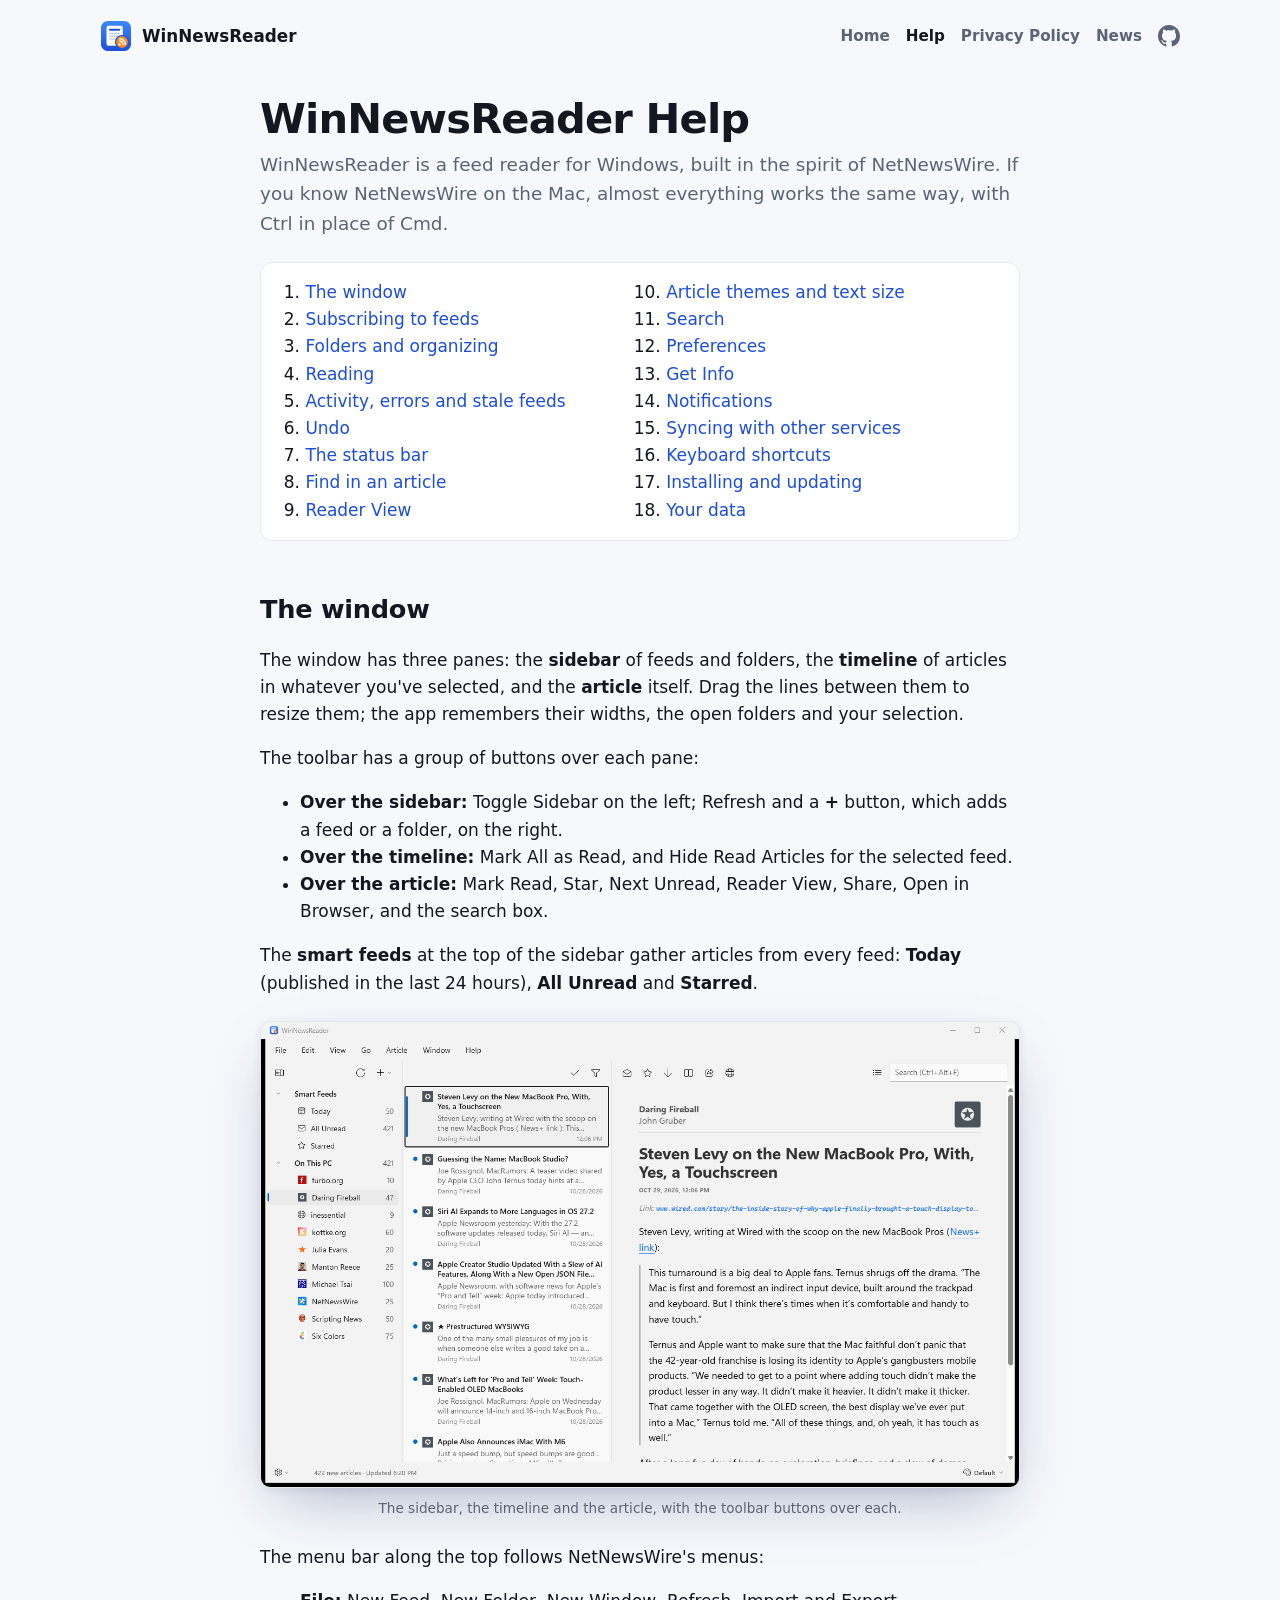
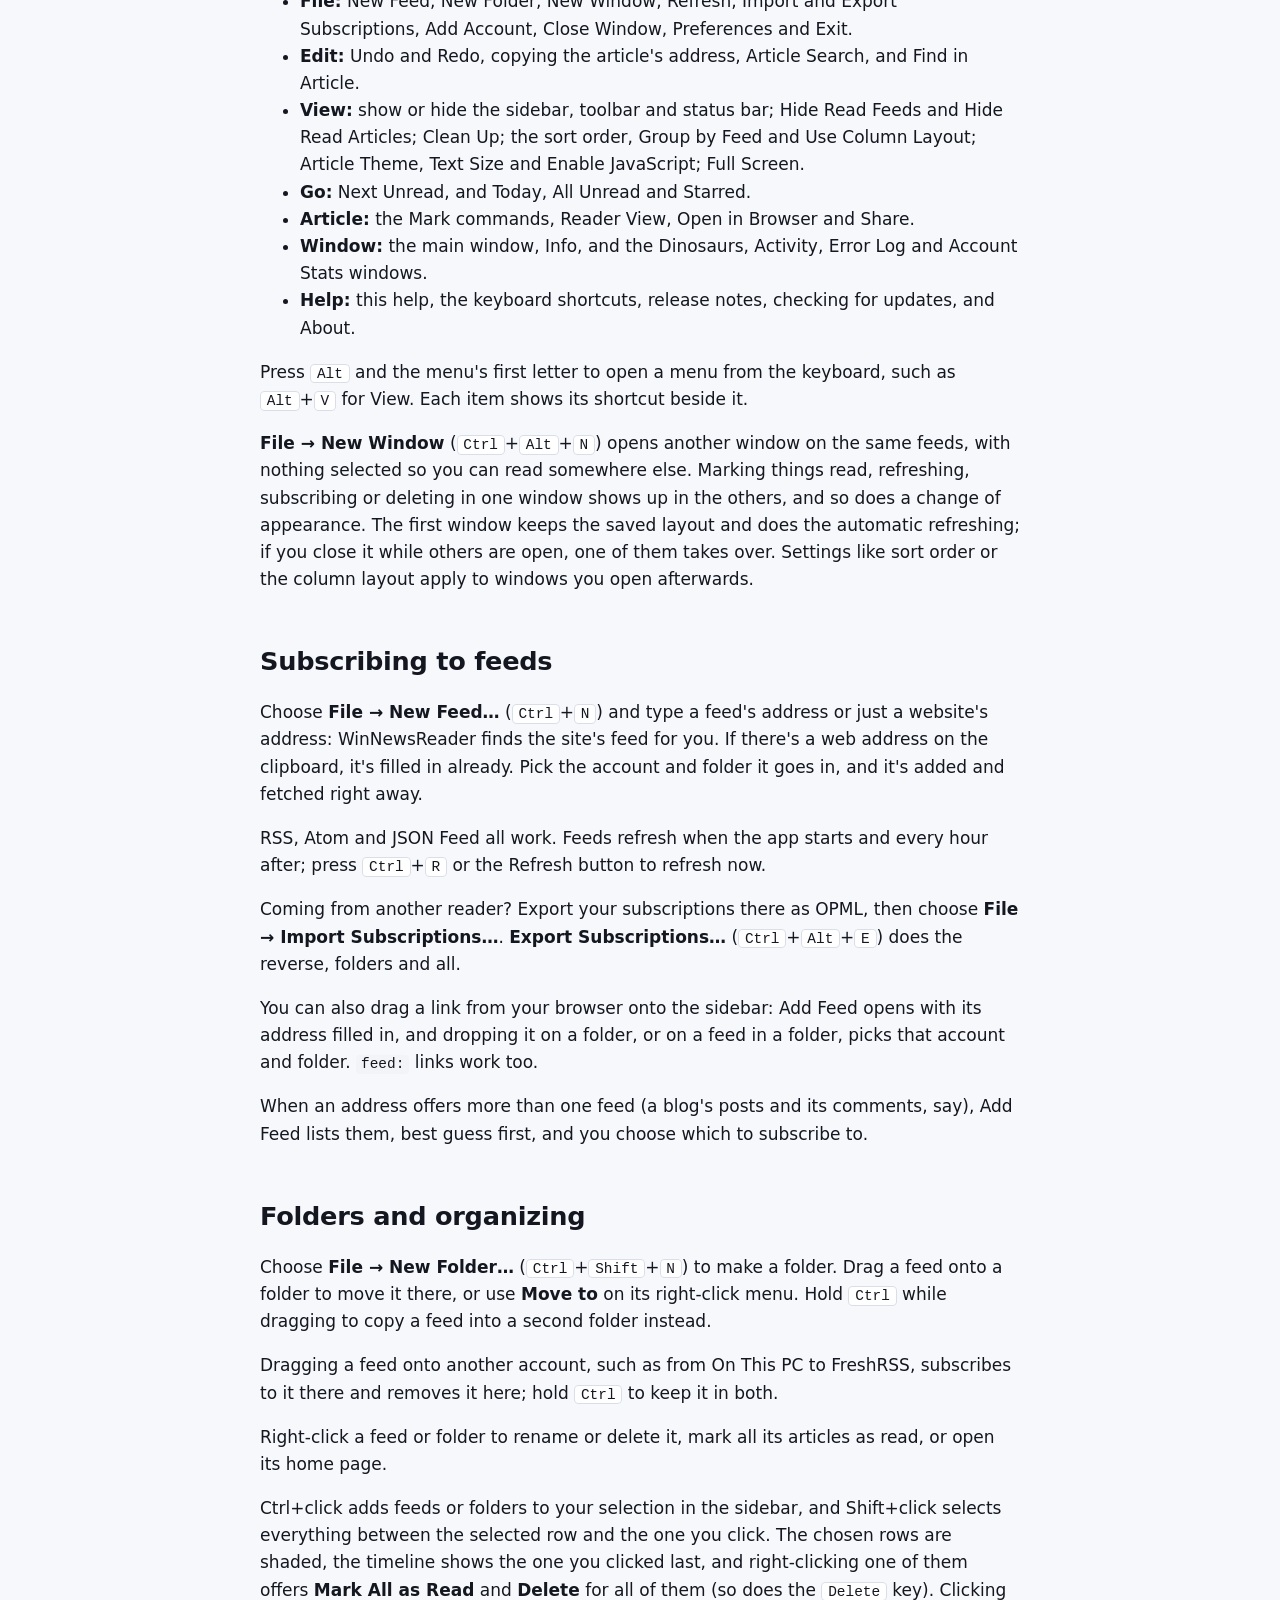
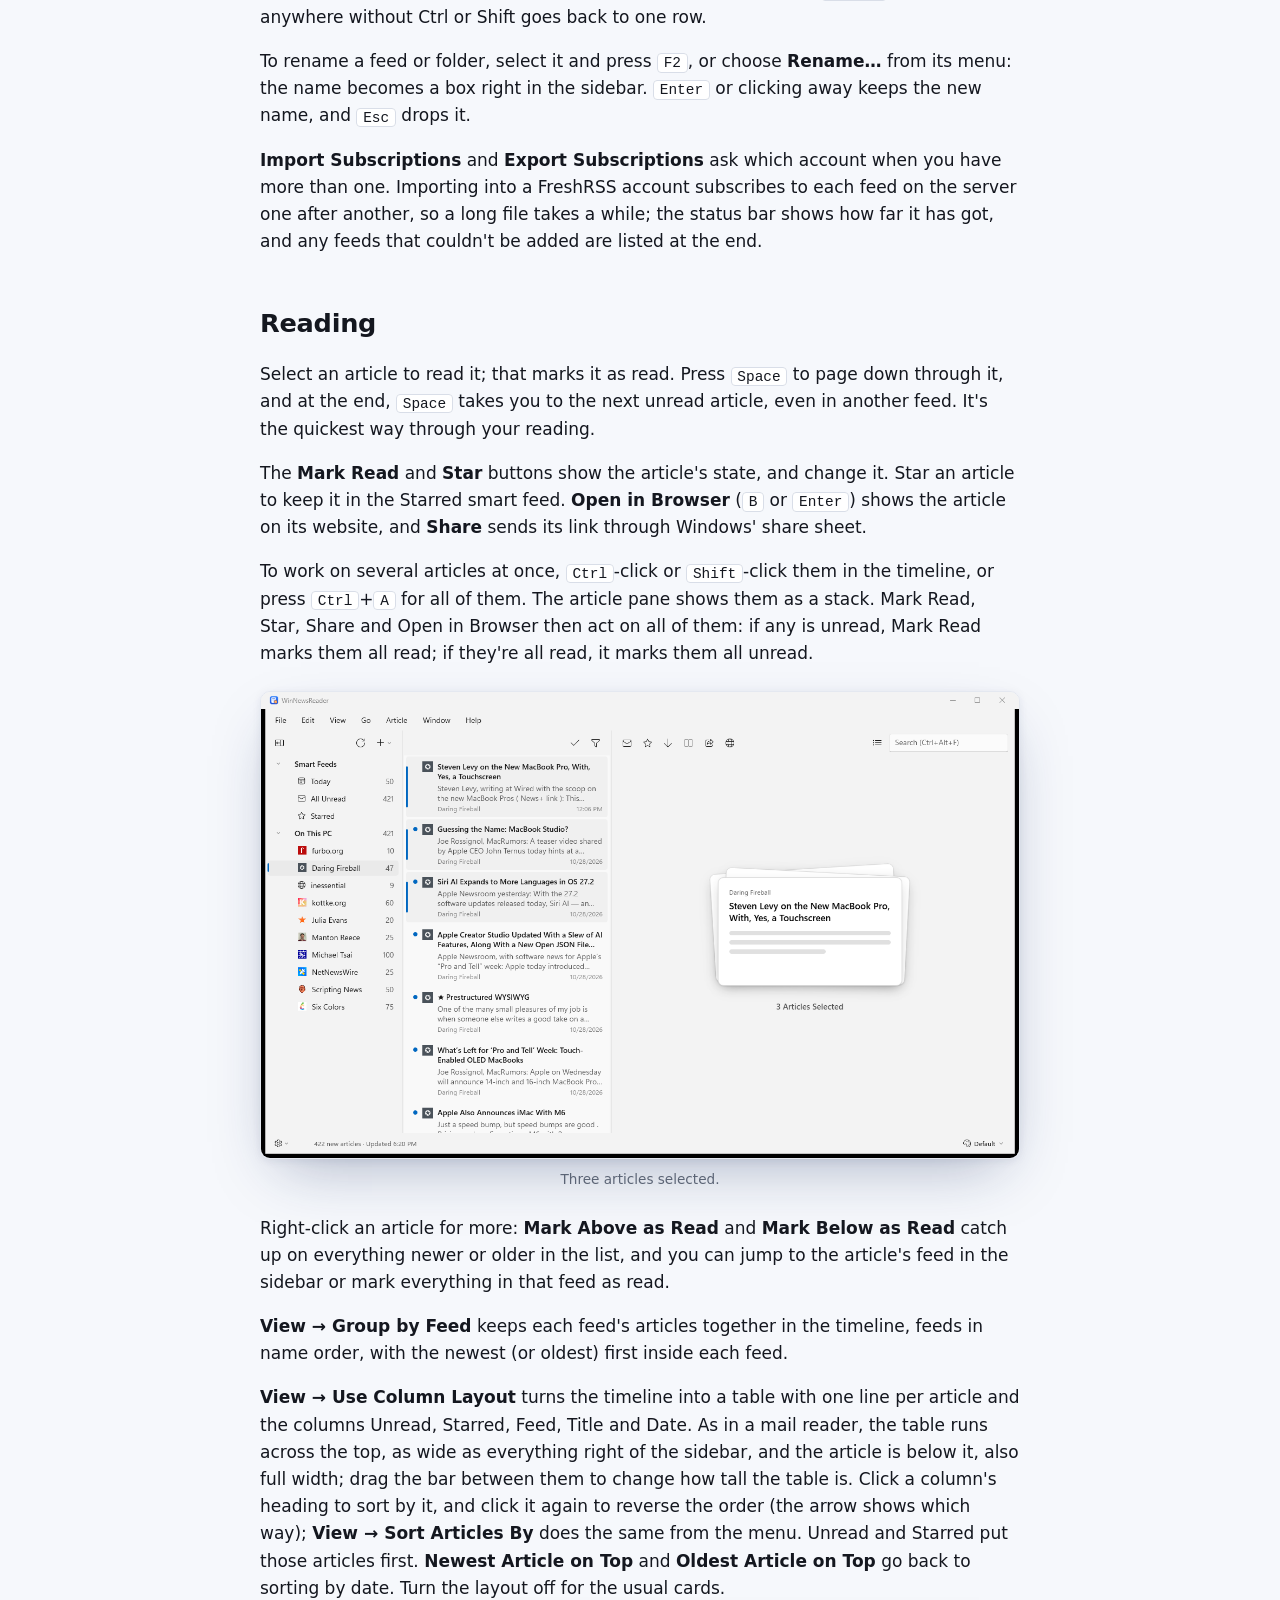
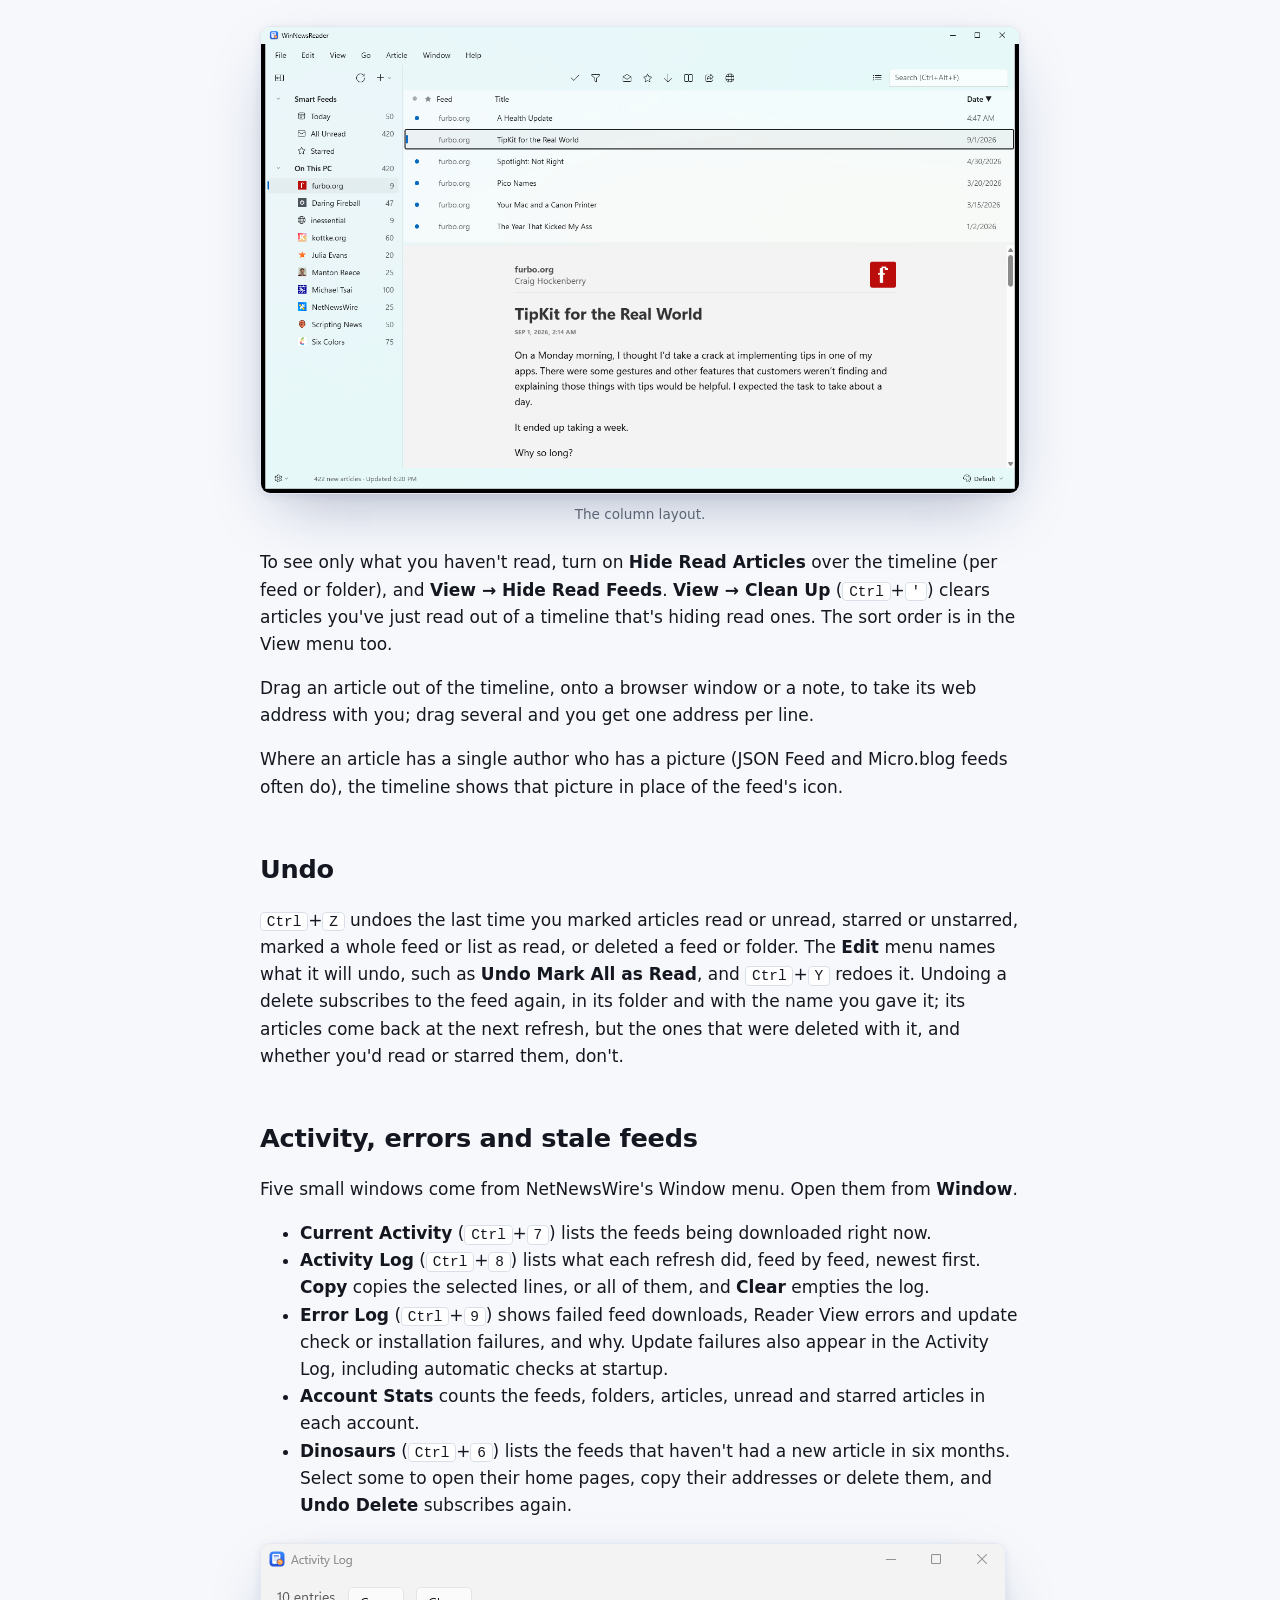
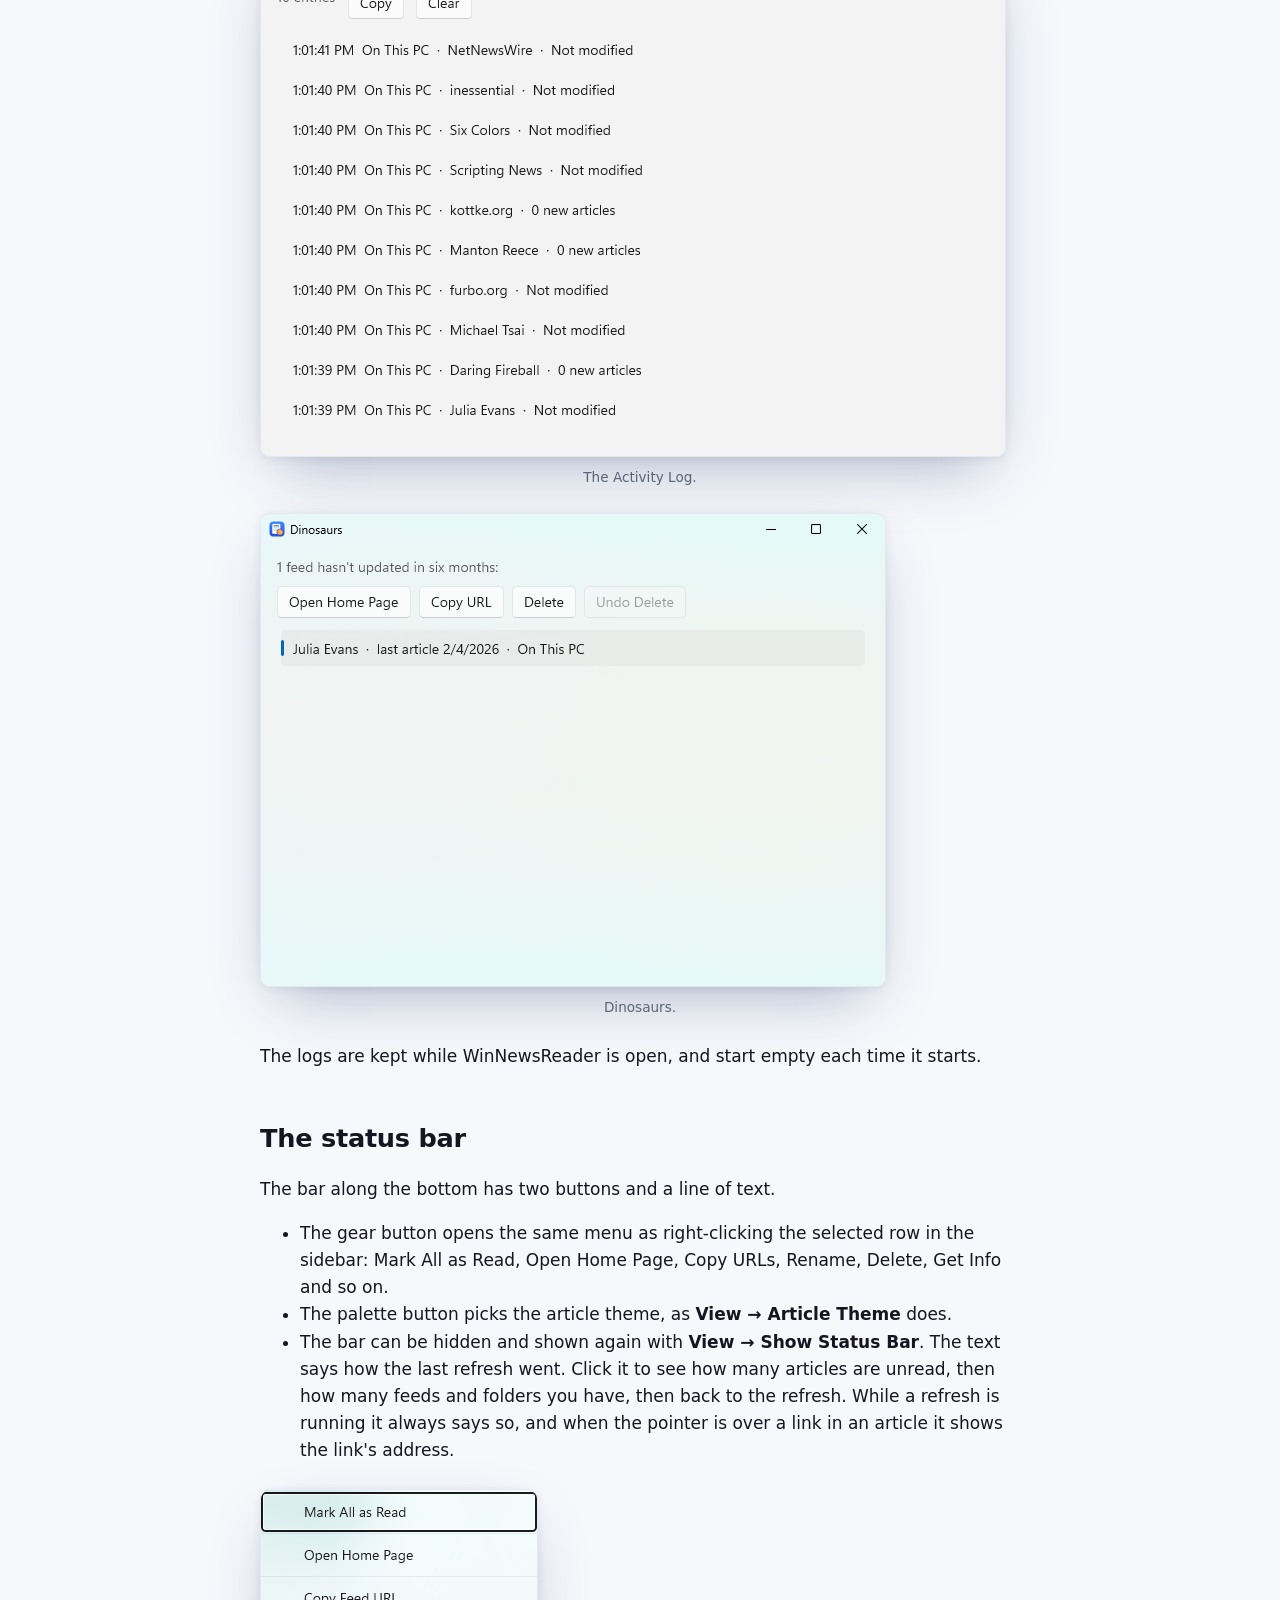
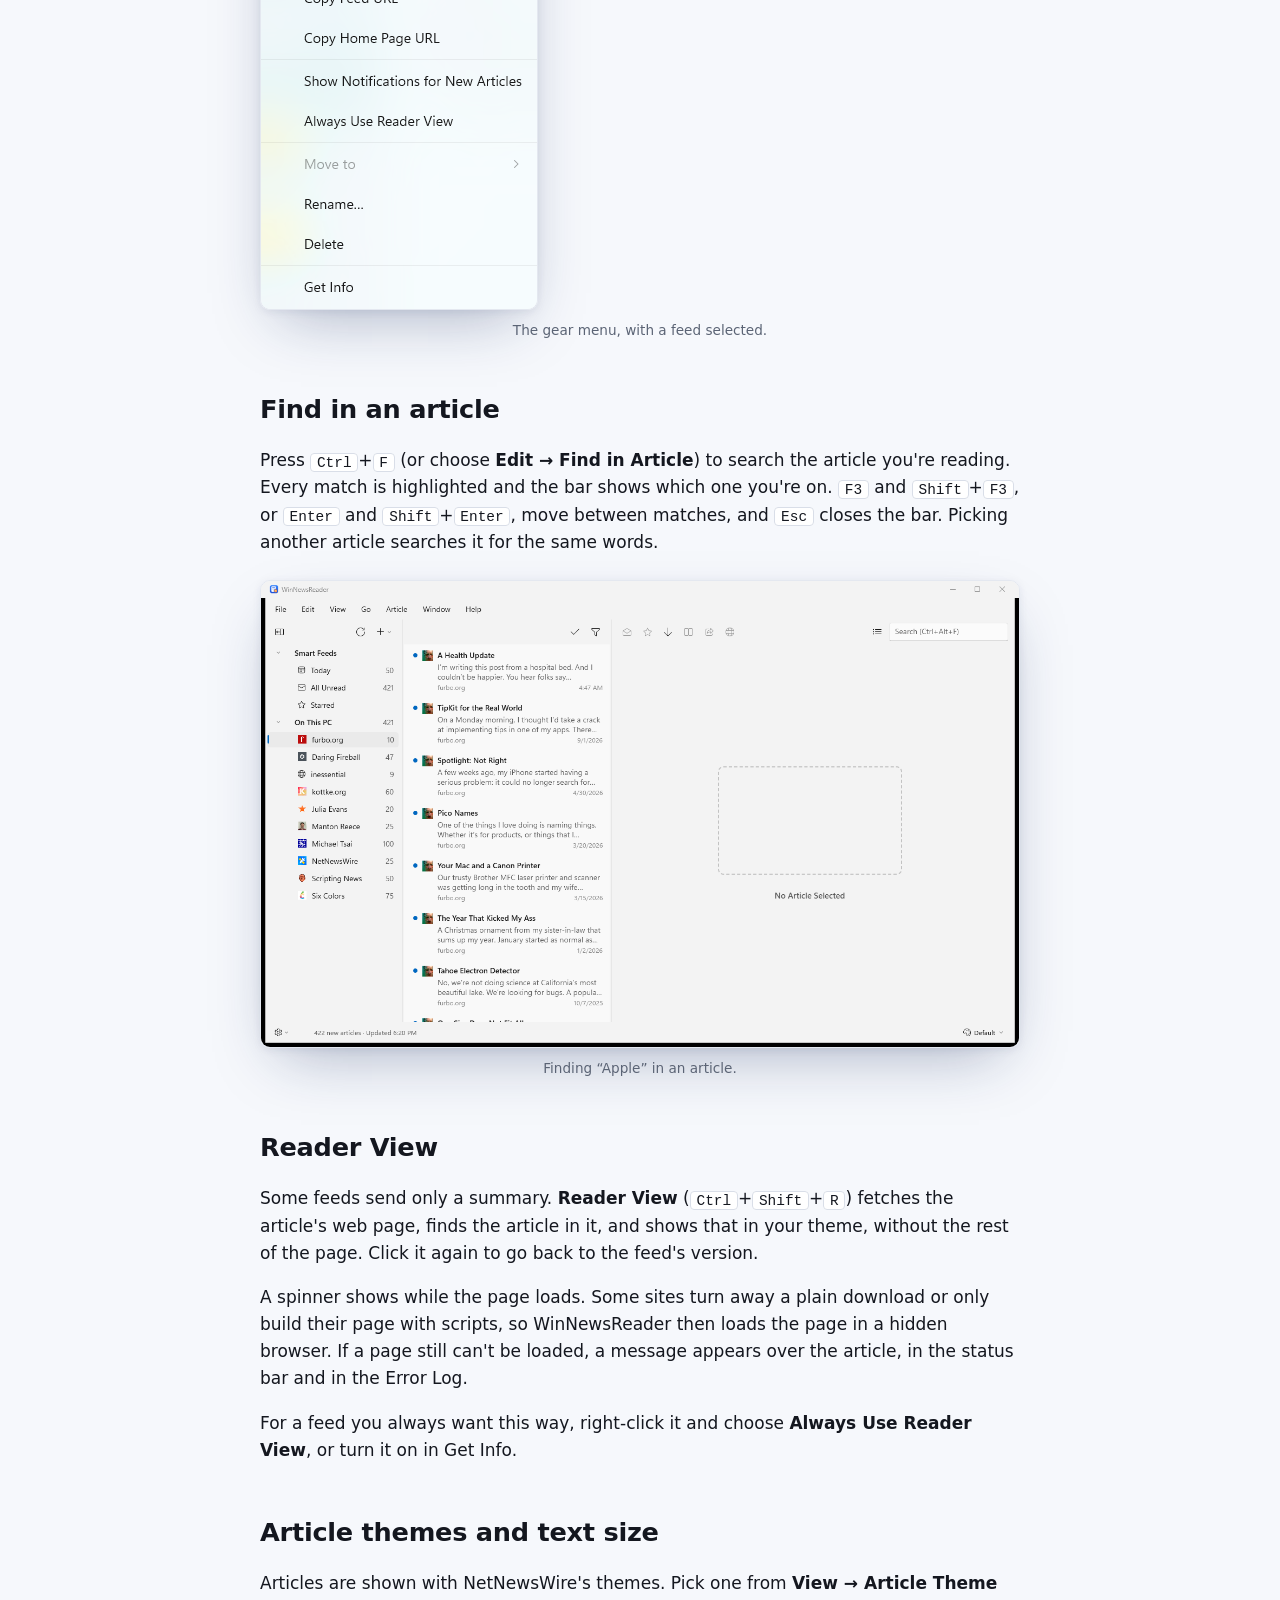
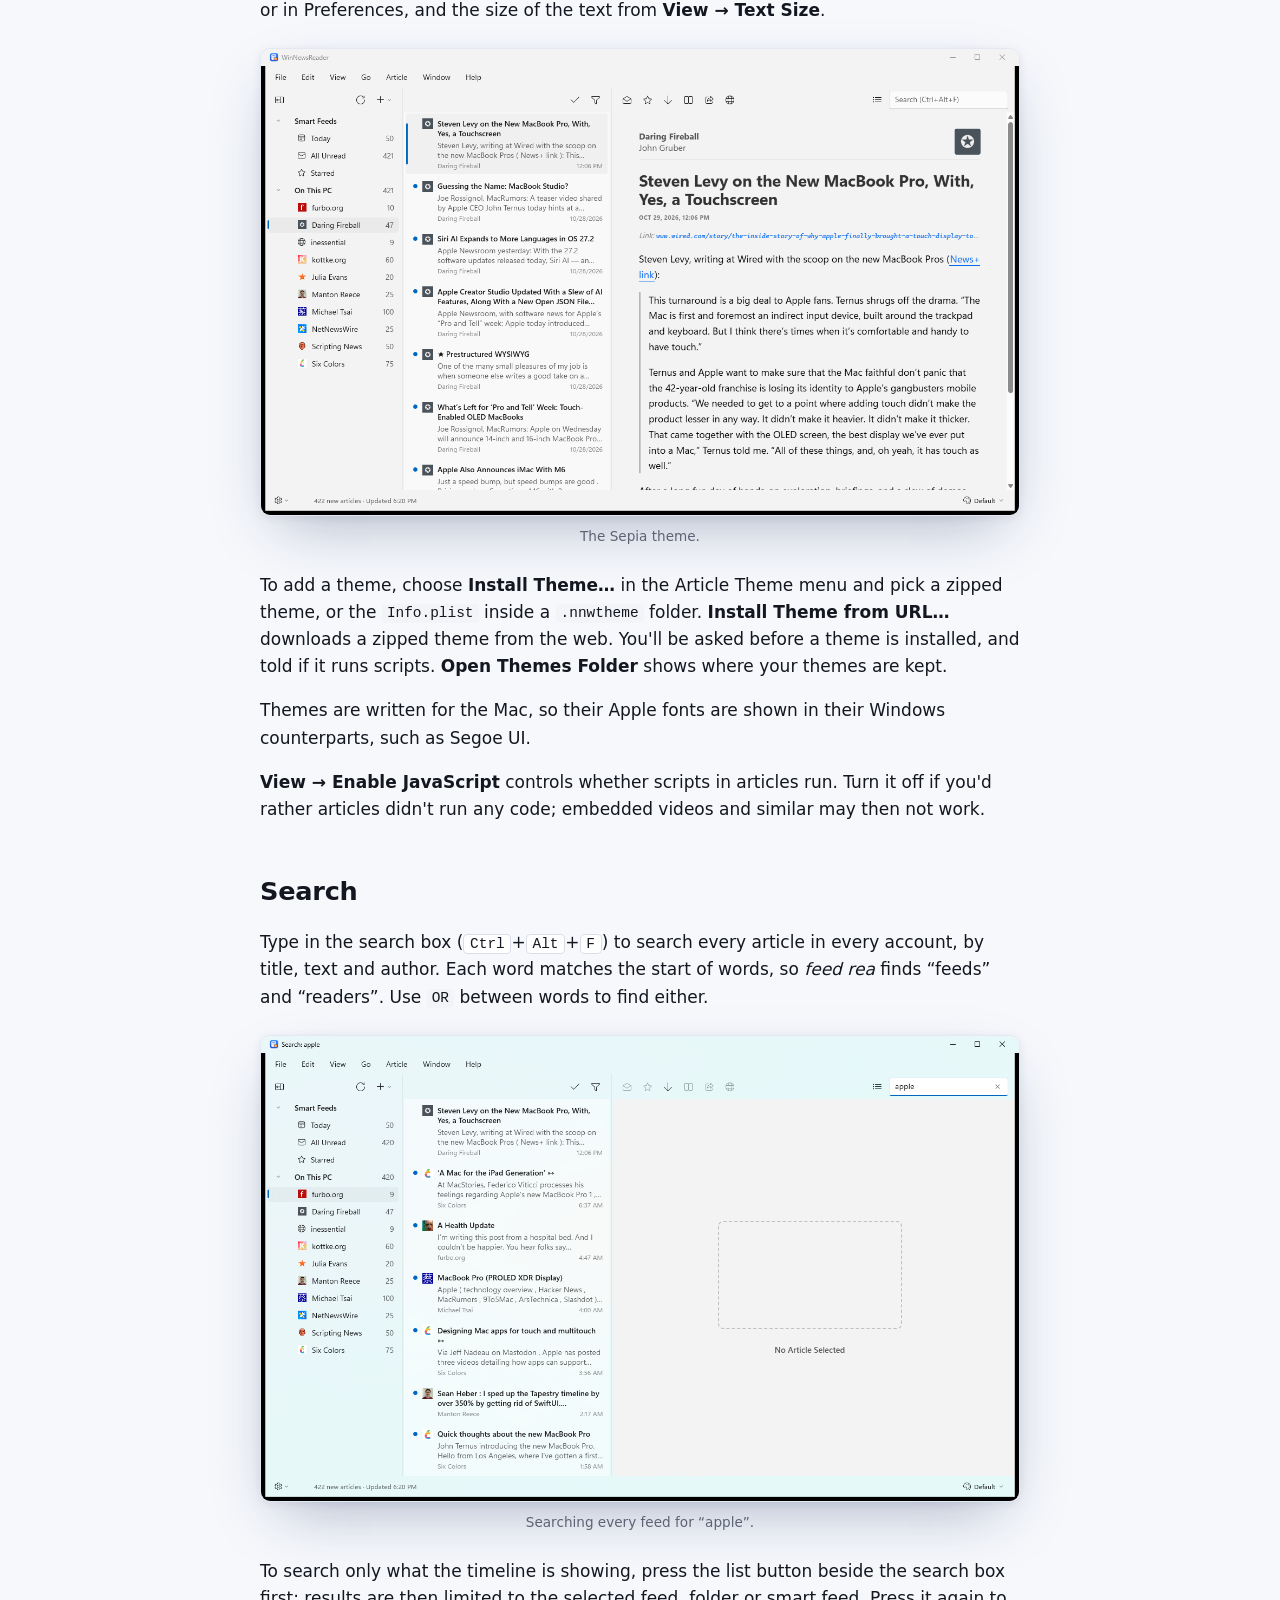
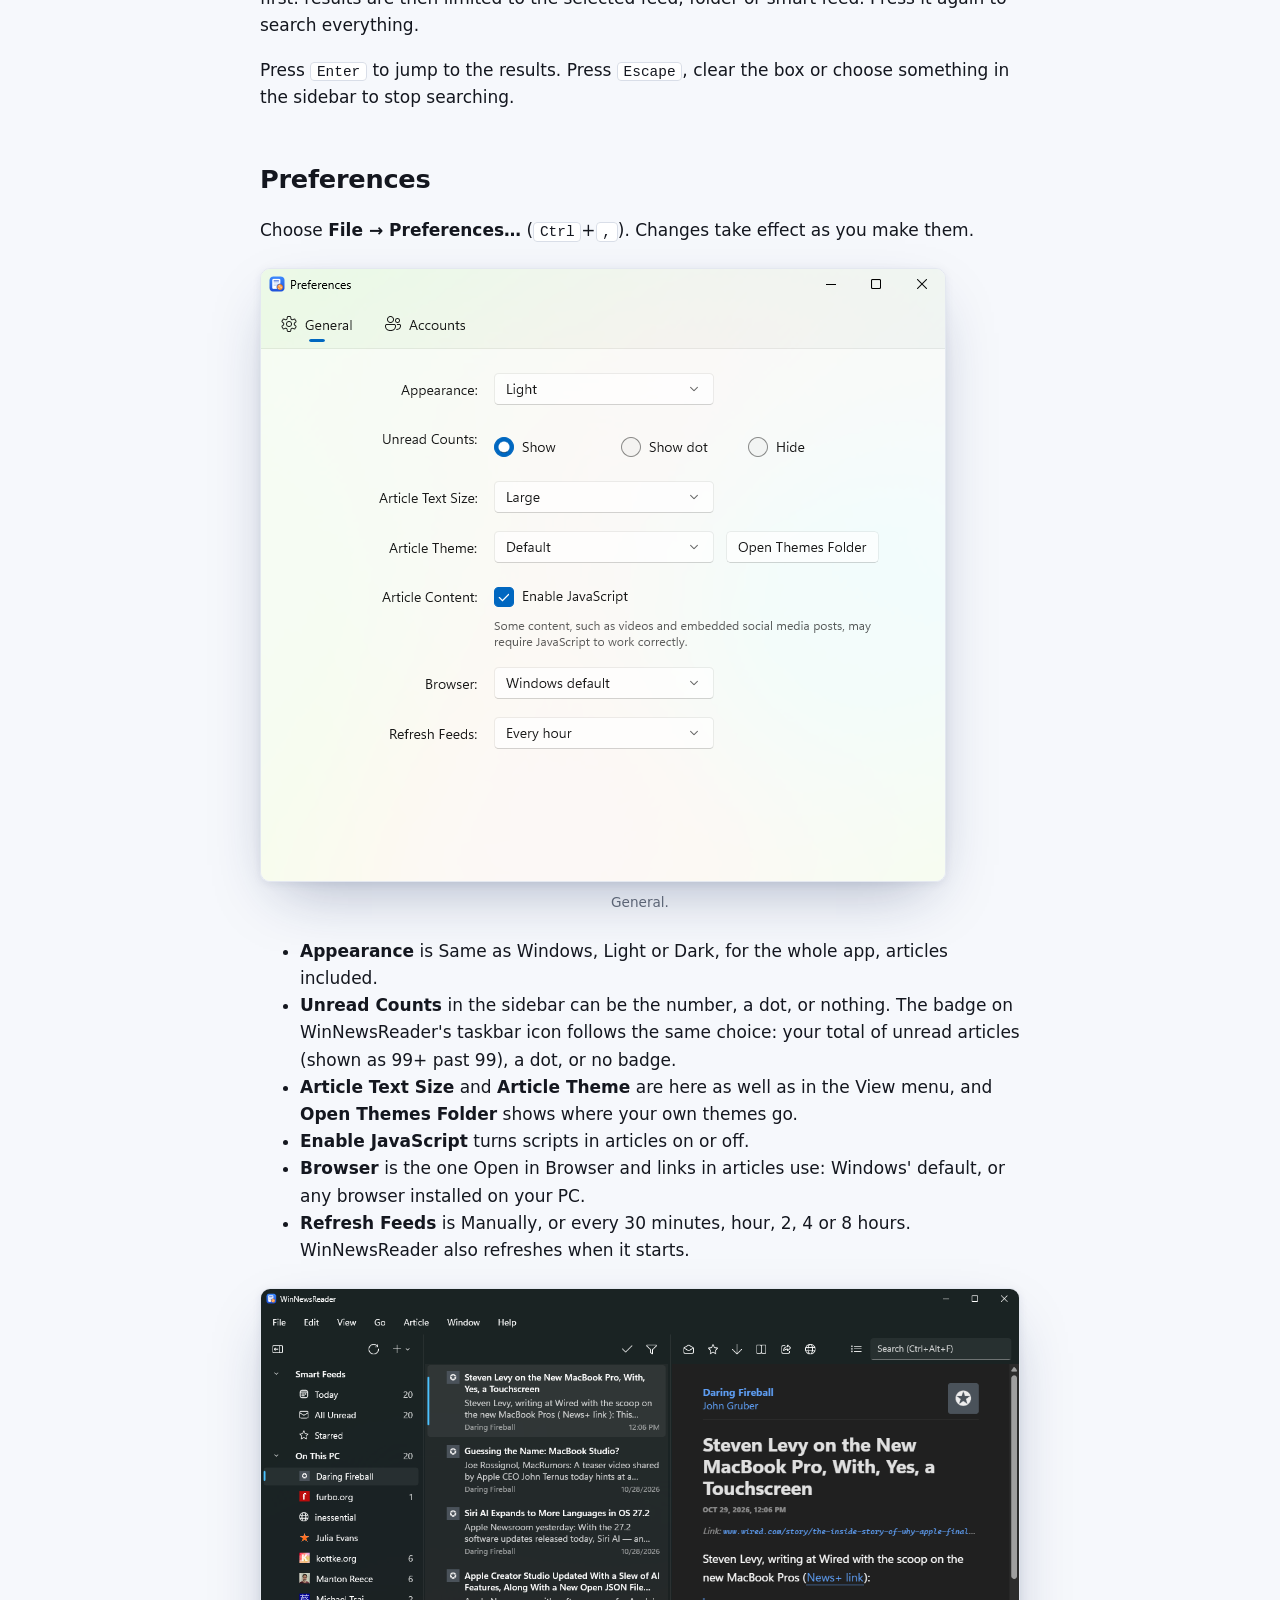
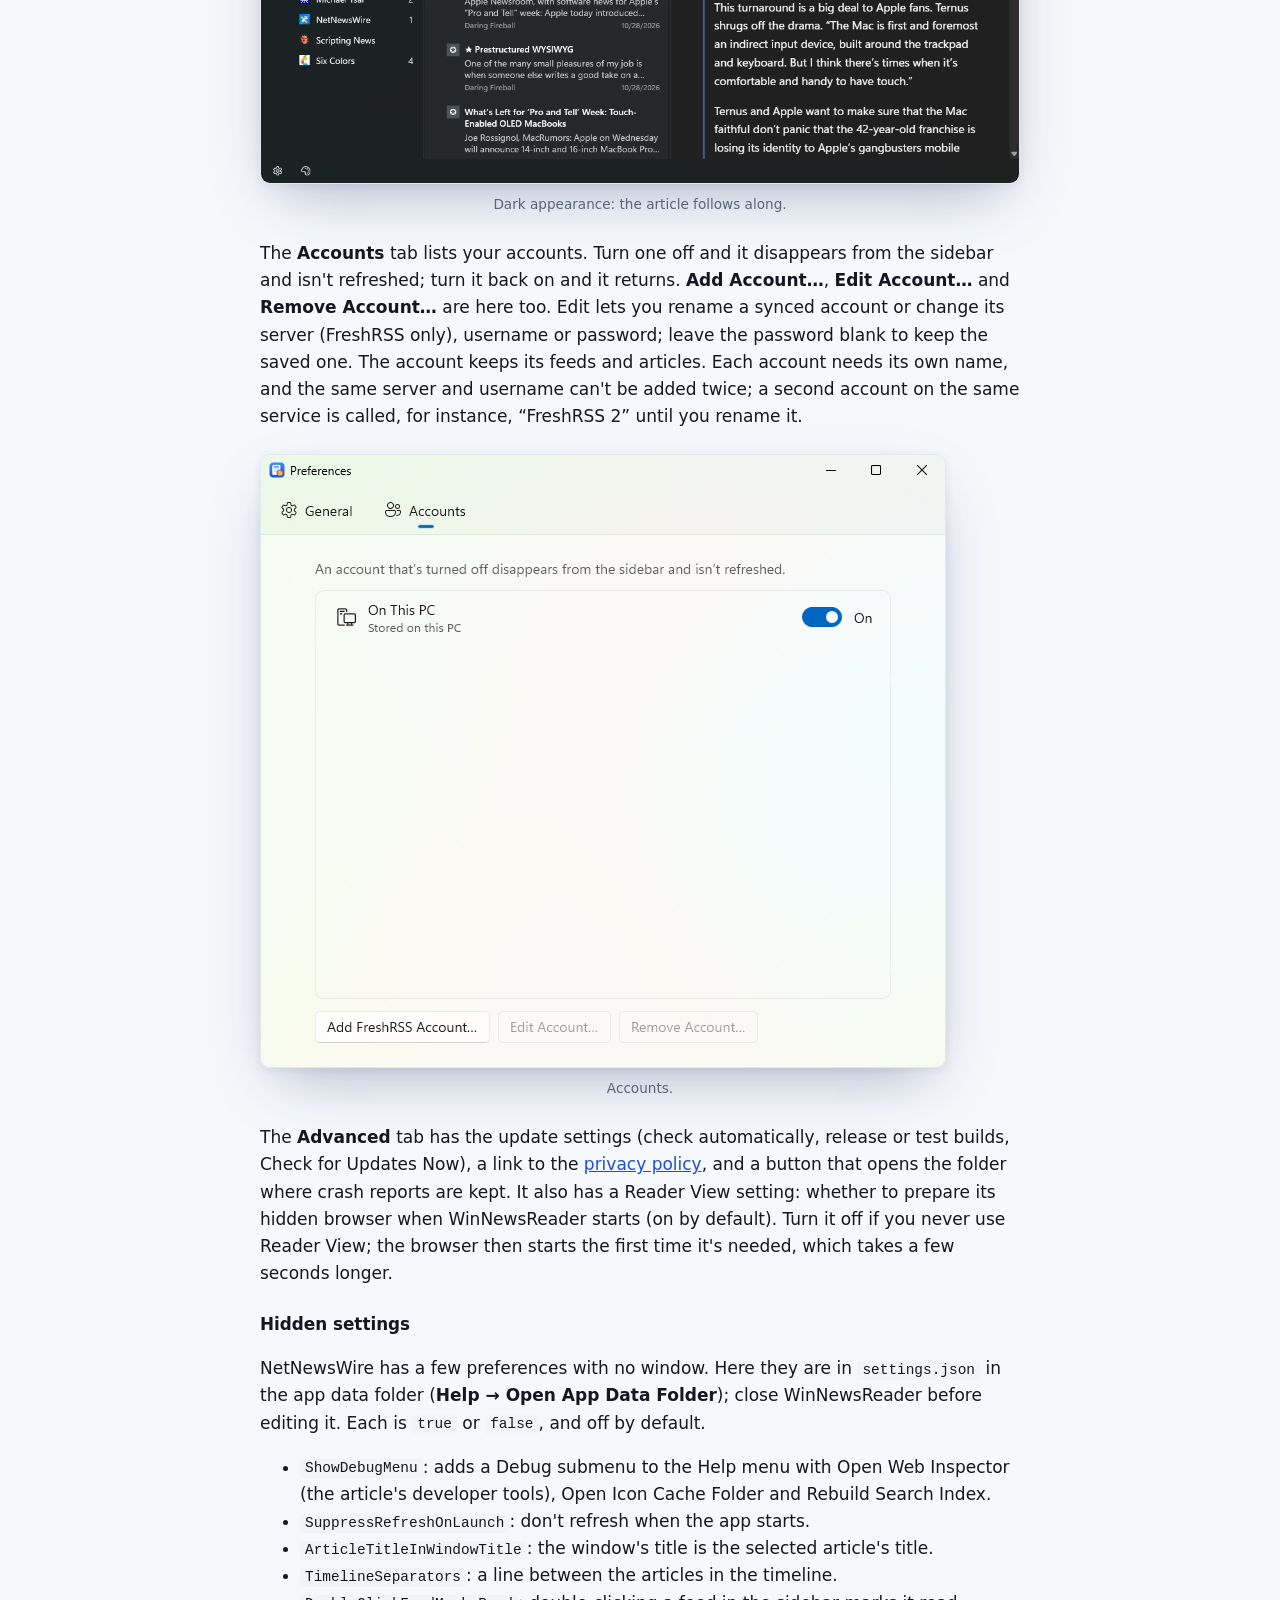
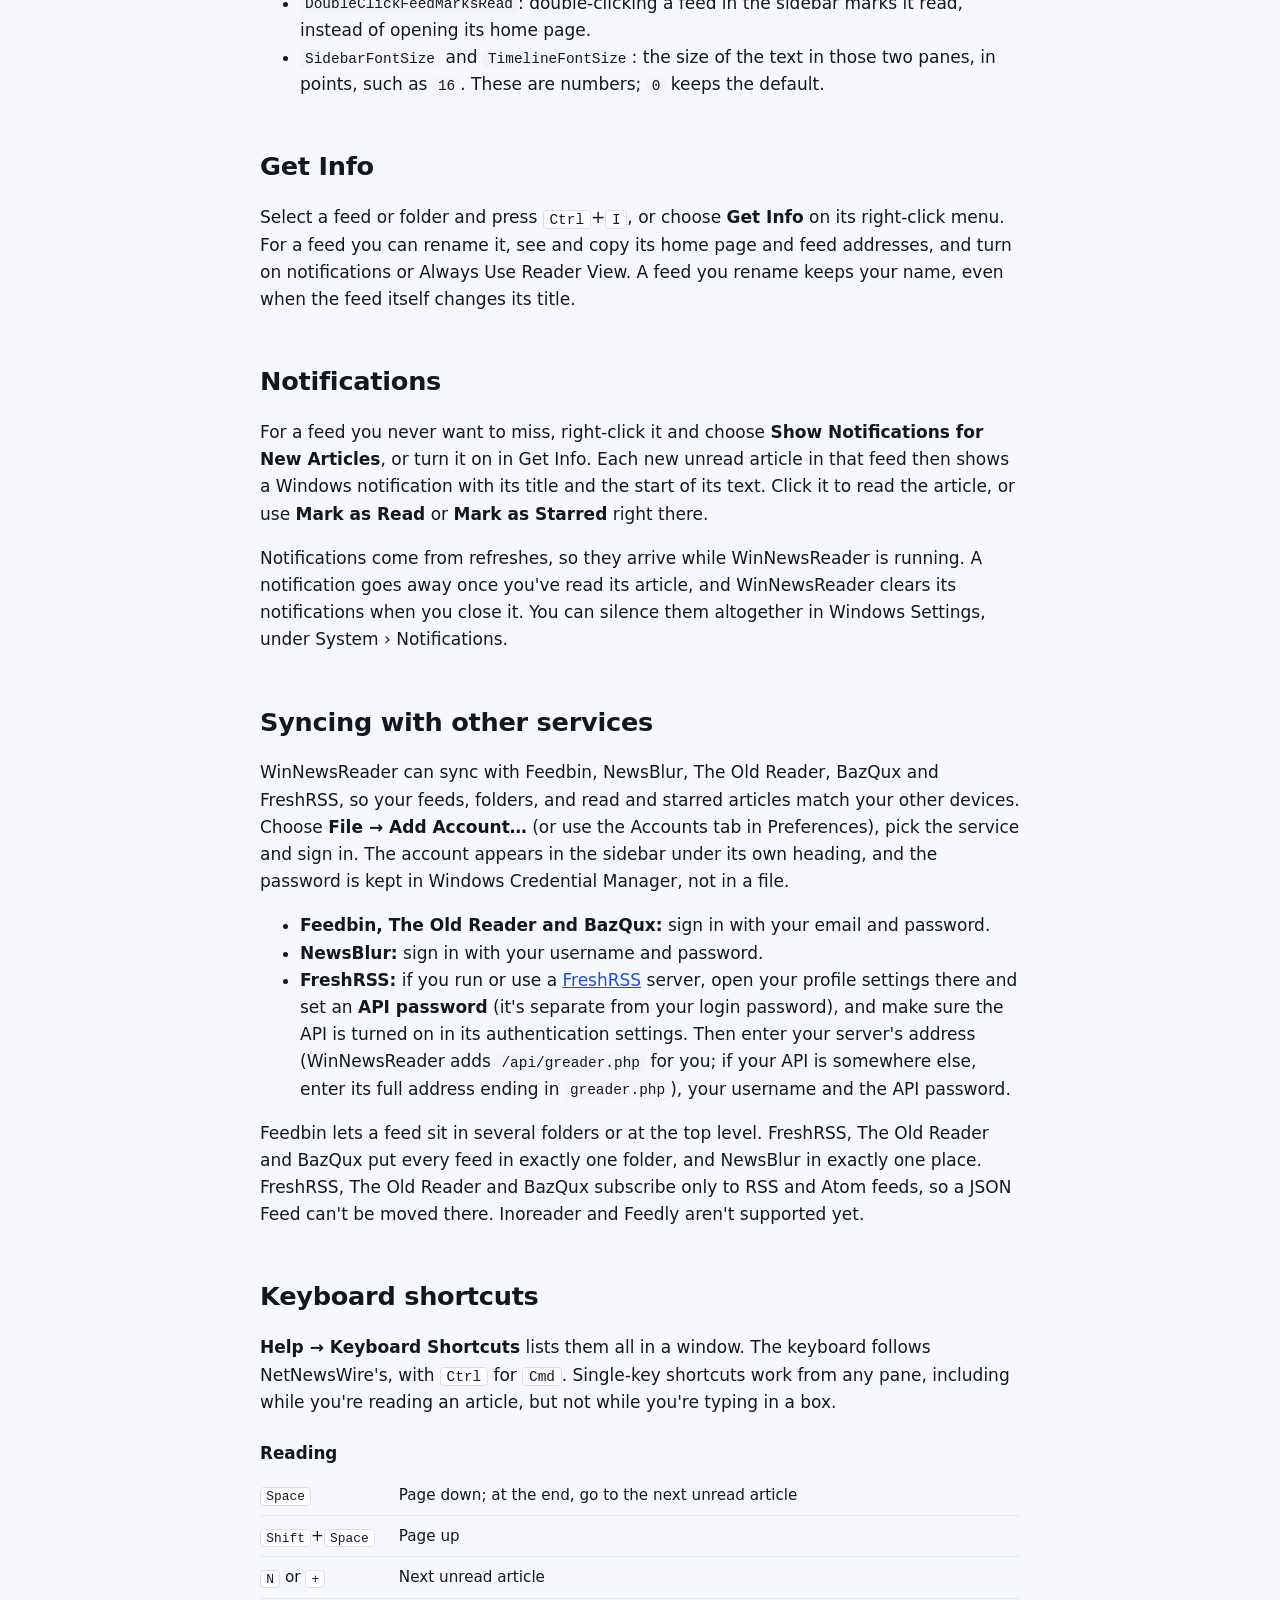
==== site/help/index.html @ 36a584d1 "fix(updates): preserve release feeds and log update failures Co-Authored-By: Codex <noreply@openai.c" ====
<!doctype html>
<html lang="en">
<head>
	<meta charset="utf-8">
	<meta name="viewport" content="width=device-width, initial-scale=1">
	<title>WinNewsReader Help</title>
	<meta name="description" content="How to use WinNewsReader: subscribing to feeds, reading, keyboard shortcuts, themes, Reader View, search and syncing with Feedbin, NewsBlur, The Old Reader, BazQux and FreshRSS.">
	<meta name="color-scheme" content="light dark">
	<meta property="og:image" content="https://winnewsreader.com/icon.png">
	<link rel="icon" href="../favicon.ico" sizes="any">
	<link rel="icon" href="../icon.png" type="image/png">
	<link rel="stylesheet" href="../styles.css">
</head>
<body>
	<header class="top">
		<a class="brand" href="/">
			<img src="../icon.png" alt="" width="32" height="32">
			<span>WinNewsReader</span>
		</a>
		<nav class="links"><a href="/">Home</a> <a href="/help/" aria-current="page">Help</a> <a href="/privacy/">Privacy Policy</a> <a href="/news/">News</a> <a class="github" href="https://github.com/shaztechio/WinNewsReader" aria-label="WinNewsReader on GitHub" title="View on GitHub"><svg viewBox="0 0 16 16" width="22" height="22" aria-hidden="true" fill="currentColor"><path d="M8 0C3.58 0 0 3.58 0 8c0 3.54 2.29 6.53 5.47 7.59.4.07.55-.17.55-.38 0-.19-.01-.82-.01-1.49-2.01.37-2.53-.49-2.69-.94-.09-.23-.48-.94-.82-1.13-.28-.15-.68-.52-.01-.53.63-.01 1.08.58 1.23.82.72 1.21 1.87.87 2.33.66.07-.52.28-.87.51-1.07-1.78-.2-3.64-.89-3.64-3.95 0-.87.31-1.59.82-2.15-.08-.2-.36-1.02.08-2.12 0 0 .67-.21 2.2.82.64-.18 1.32-.27 2-.27.68 0 1.36.09 2 .27 1.53-1.04 2.2-.82 2.2-.82.44 1.1.16 1.92.08 2.12.51.56.82 1.27.82 2.15 0 3.07-1.87 3.75-3.65 3.95.29.25.54.73.54 1.48 0 1.07-.01 1.93-.01 2.2 0 .21.15.46.55.38A8.013 8.013 0 0 0 16 8c0-4.42-3.58-8-8-8z"/></svg></a></nav>
	</header>

	<main class="doc">
		<h1>WinNewsReader Help</h1>
		<p class="lede">WinNewsReader is a feed reader for Windows, built in the spirit of NetNewsWire. If you know NetNewsWire on the Mac, almost everything works the same way, with Ctrl in place of Cmd.</p>

		<nav class="toc" aria-label="Contents">
			<ol>
				<li><a href="#window">The window</a></li>
				<li><a href="#subscribing">Subscribing to feeds</a></li>
				<li><a href="#organizing">Folders and organizing</a></li>
				<li><a href="#reading">Reading</a></li>
				<li><a href="#windows">Activity, errors and stale feeds</a></li>
				<li><a href="#undo">Undo</a></li>
				<li><a href="#statusbar">The status bar</a></li>
				<li><a href="#find">Find in an article</a></li>
				<li><a href="#reader-view">Reader View</a></li>
				<li><a href="#themes">Article themes and text size</a></li>
				<li><a href="#search">Search</a></li>
				<li><a href="#preferences">Preferences</a></li>
				<li><a href="#inspector">Get Info</a></li>
				<li><a href="#notifications">Notifications</a></li>
				<li><a href="#freshrss">Syncing with other services</a></li>
				<li><a href="#keyboard">Keyboard shortcuts</a></li>
				<li><a href="#installing">Installing and updating</a></li>
				<li><a href="#data">Your data</a></li>
			</ol>
		</nav>

		<section id="window">
			<h2>The window</h2>
			<p>The window has three panes: the <strong>sidebar</strong> of feeds and folders, the <strong>timeline</strong> of articles in whatever you've selected, and the <strong>article</strong> itself. Drag the lines between them to resize them; the app remembers their widths, the open folders and your selection.</p>
			<p>The toolbar has a group of buttons over each pane:</p>
			<ul>
				<li><strong>Over the sidebar:</strong> Toggle Sidebar on the left; Refresh and a <strong>+</strong> button, which adds a feed or a folder, on the right.</li>
				<li><strong>Over the timeline:</strong> Mark All as Read, and Hide Read Articles for the selected feed.</li>
				<li><strong>Over the article:</strong> Mark Read, Star, Next Unread, Reader View, Share, Open in Browser, and the search box.</li>
			</ul>
			<p>The <strong>smart feeds</strong> at the top of the sidebar gather articles from every feed: <strong>Today</strong> (published in the last 24 hours), <strong>All Unread</strong> and <strong>Starred</strong>.</p>
			<figure class="shot">
				<img src="images/window-light.png" width="1184" height="772" alt="The WinNewsReader window: a sidebar of feeds, a timeline of articles from Daring Fireball, and the selected article." loading="lazy">
				<figcaption>The sidebar, the timeline and the article, with the toolbar buttons over each.</figcaption>
			</figure>
			<p>The menu bar along the top follows NetNewsWire's menus:</p>
			<ul>
				<li><strong>File:</strong> New Feed, New Folder, New Window, Refresh, Import and Export Subscriptions, Add Account, Close Window, Preferences and Exit.</li>
				<li><strong>Edit:</strong> Undo and Redo, copying the article's address, Article Search, and Find in Article.</li>
				<li><strong>View:</strong> show or hide the sidebar, toolbar and status bar; Hide Read Feeds and Hide Read Articles; Clean Up; the sort order, Group by Feed and Use Column Layout; Article Theme, Text Size and Enable JavaScript; Full Screen.</li>
				<li><strong>Go:</strong> Next Unread, and Today, All Unread and Starred.</li>
				<li><strong>Article:</strong> the Mark commands, Reader View, Open in Browser and Share.</li>
				<li><strong>Window:</strong> the main window, Info, and the Dinosaurs, Activity, Error Log and Account Stats windows.</li>
				<li><strong>Help:</strong> this help, the keyboard shortcuts, release notes, checking for updates, and About.</li>
			</ul>
			<p>Press <kbd>Alt</kbd> and the menu's first letter to open a menu from the keyboard, such as <kbd>Alt</kbd>+<kbd>V</kbd> for View. Each item shows its shortcut beside it.</p>
			<p><strong>File → New Window</strong> (<kbd>Ctrl</kbd>+<kbd>Alt</kbd>+<kbd>N</kbd>) opens another window on the same feeds, with nothing selected so you can read somewhere else. Marking things read, refreshing, subscribing or deleting in one window shows up in the others, and so does a change of appearance. The first window keeps the saved layout and does the automatic refreshing; if you close it while others are open, one of them takes over. Settings like sort order or the column layout apply to windows you open afterwards.</p>
		</section>

		<section id="subscribing">
			<h2>Subscribing to feeds</h2>
			<p>Choose <strong>File → New Feed…</strong> (<kbd>Ctrl</kbd>+<kbd>N</kbd>) and type a feed's address or just a website's address: WinNewsReader finds the site's feed for you. If there's a web address on the clipboard, it's filled in already. Pick the account and folder it goes in, and it's added and fetched right away.</p>
			<p>RSS, Atom and JSON Feed all work. Feeds refresh when the app starts and every hour after; press <kbd>Ctrl</kbd>+<kbd>R</kbd> or the Refresh button to refresh now.</p>
			<p>Coming from another reader? Export your subscriptions there as OPML, then choose <strong>File → Import Subscriptions…</strong>. <strong>Export Subscriptions…</strong> (<kbd>Ctrl</kbd>+<kbd>Alt</kbd>+<kbd>E</kbd>) does the reverse, folders and all.</p>
			<p>You can also drag a link from your browser onto the sidebar: Add Feed opens with its address filled in, and dropping it on a folder, or on a feed in a folder, picks that account and folder. <code>feed:</code> links work too.</p>
			<p>When an address offers more than one feed (a blog's posts and its comments, say), Add Feed lists them, best guess first, and you choose which to subscribe to.</p>
		</section>

		<section id="organizing">
			<h2>Folders and organizing</h2>
			<p>Choose <strong>File → New Folder…</strong> (<kbd>Ctrl</kbd>+<kbd>Shift</kbd>+<kbd>N</kbd>) to make a folder. Drag a feed onto a folder to move it there, or use <strong>Move to</strong> on its right-click menu. Hold <kbd>Ctrl</kbd> while dragging to copy a feed into a second folder instead.</p>
			<p>Dragging a feed onto another account, such as from On This PC to FreshRSS, subscribes to it there and removes it here; hold <kbd>Ctrl</kbd> to keep it in both.</p>
			<p>Right-click a feed or folder to rename or delete it, mark all its articles as read, or open its home page.</p>
			<p>Ctrl+click adds feeds or folders to your selection in the sidebar, and Shift+click selects everything between the selected row and the one you click. The chosen rows are shaded, the timeline shows the one you clicked last, and right-clicking one of them offers <strong>Mark All as Read</strong> and <strong>Delete</strong> for all of them (so does the <kbd>Delete</kbd> key). Clicking anywhere without Ctrl or Shift goes back to one row.</p>
			<p>To rename a feed or folder, select it and press <kbd>F2</kbd>, or choose <strong>Rename…</strong> from its menu: the name becomes a box right in the sidebar. <kbd>Enter</kbd> or clicking away keeps the new name, and <kbd>Esc</kbd> drops it.</p>
		<p><strong>Import Subscriptions</strong> and <strong>Export Subscriptions</strong> ask which account when you have more than one. Importing into a FreshRSS account subscribes to each feed on the server one after another, so a long file takes a while; the status bar shows how far it has got, and any feeds that couldn't be added are listed at the end.</p>
		</section>

		<section id="reading">
			<h2>Reading</h2>
			<p>Select an article to read it; that marks it as read. Press <kbd>Space</kbd> to page down through it, and at the end, <kbd>Space</kbd> takes you to the next unread article, even in another feed. It's the quickest way through your reading.</p>
			<p>The <strong>Mark Read</strong> and <strong>Star</strong> buttons show the article's state, and change it. Star an article to keep it in the Starred smart feed. <strong>Open in Browser</strong> (<kbd>B</kbd> or <kbd>Enter</kbd>) shows the article on its website, and <strong>Share</strong> sends its link through Windows' share sheet.</p>
			<p>To work on several articles at once, <kbd>Ctrl</kbd>-click or <kbd>Shift</kbd>-click them in the timeline, or press <kbd>Ctrl</kbd>+<kbd>A</kbd> for all of them. The article pane shows them as a stack. Mark Read, Star, Share and Open in Browser then act on all of them: if any is unread, Mark Read marks them all read; if they're all read, it marks them all unread.</p>
			<figure class="shot">
				<img src="images/multiple-selection.png" width="1184" height="772" alt="Three articles selected in the timeline, with the article pane showing a stack of paper reading 3 Articles Selected." loading="lazy">
				<figcaption>Three articles selected.</figcaption>
			</figure>

			<p>Right-click an article for more: <strong>Mark Above as Read</strong> and <strong>Mark Below as Read</strong> catch up on everything newer or older in the list, and you can jump to the article's feed in the sidebar or mark everything in that feed as read.</p>
			<p><strong>View → Group by Feed</strong> keeps each feed's articles together in the timeline, feeds in name order, with the newest (or oldest) first inside each feed.</p>
			<p><strong>View → Use Column Layout</strong> turns the timeline into a table with one line per article and the columns Unread, Starred, Feed, Title and Date. As in a mail reader, the table runs across the top, as wide as everything right of the sidebar, and the article is below it, also full width; drag the bar between them to change how tall the table is. Click a column's heading to sort by it, and click it again to reverse the order (the arrow shows which way); <strong>View → Sort Articles By</strong> does the same from the menu. Unread and Starred put those articles first. <strong>Newest Article on Top</strong> and <strong>Oldest Article on Top</strong> go back to sorting by date. Turn the layout off for the usual cards.</p>
			<figure class="shot">
				<img src="images/column-layout.png" width="{w}" height="{hh}" alt="The timeline as a table with the columns Feed, Title and Date, sorted by Date, newest first, next to the selected article." loading="lazy">
				<figcaption>The column layout.</figcaption>
			</figure>
			<p>To see only what you haven't read, turn on <strong>Hide Read Articles</strong> over the timeline (per feed or folder), and <strong>View → Hide Read Feeds</strong>. <strong>View → Clean Up</strong> (<kbd>Ctrl</kbd>+<kbd>'</kbd>) clears articles you've just read out of a timeline that's hiding read ones. The sort order is in the View menu too.</p>
			<p>Drag an article out of the timeline, onto a browser window or a note, to take its web address with you; drag several and you get one address per line.</p>
			<p>Where an article has a single author who has a picture (JSON Feed and Micro.blog feeds often do), the timeline shows that picture in place of the feed's icon.</p>
		</section>

		<section id="undo">
			<h2>Undo</h2>
			<p><kbd>Ctrl</kbd>+<kbd>Z</kbd> undoes the last time you marked articles read or unread, starred or unstarred, marked a whole feed or list as read, or deleted a feed or folder. The <strong>Edit</strong> menu names what it will undo, such as <strong>Undo Mark All as Read</strong>, and <kbd>Ctrl</kbd>+<kbd>Y</kbd> redoes it. Undoing a delete subscribes to the feed again, in its folder and with the name you gave it; its articles come back at the next refresh, but the ones that were deleted with it, and whether you'd read or starred them, don't.</p>
		</section>

		<section id="windows">
			<h2>Activity, errors and stale feeds</h2>
			<p>Five small windows come from NetNewsWire's Window menu. Open them from <strong>Window</strong>.</p>
			<ul>
				<li><strong>Current Activity</strong> (<kbd>Ctrl</kbd>+<kbd>7</kbd>) lists the feeds being downloaded right now.</li>
				<li><strong>Activity Log</strong> (<kbd>Ctrl</kbd>+<kbd>8</kbd>) lists what each refresh did, feed by feed, newest first. <strong>Copy</strong> copies the selected lines, or all of them, and <strong>Clear</strong> empties the log.</li>
				<li><strong>Error Log</strong> (<kbd>Ctrl</kbd>+<kbd>9</kbd>) shows failed feed downloads, Reader View errors and update check or installation failures, and why. Update failures also appear in the Activity Log, including automatic checks at startup.</li>
				<li><strong>Account Stats</strong> counts the feeds, folders, articles, unread and starred articles in each account.</li>
				<li><strong>Dinosaurs</strong> (<kbd>Ctrl</kbd>+<kbd>6</kbd>) lists the feeds that haven't had a new article in six months. Select some to open their home pages, copy their addresses or delete them, and <strong>Undo Delete</strong> subscribes again.</li>
			</ul>
			<figure class="shot narrow">
				<img src="images/activity-log.png" width="744" height="512" alt="The Activity Log window, listing each feed’s refresh result with the time, such as “Not modified” or “0 new articles”." loading="lazy">
				<figcaption>The Activity Log.</figcaption>
			</figure>
			<figure class="shot narrow">
				<img src="images/dinosaurs.png" width="624" height="472" alt="The Dinosaurs window, listing one feed, Julia Evans, whose last article was in February, with buttons to open its home page, copy its URL or delete it." loading="lazy">
				<figcaption>Dinosaurs.</figcaption>
			</figure>
			<p>The logs are kept while WinNewsReader is open, and start empty each time it starts.</p>
		</section>

		<section id="statusbar">
			<h2>The status bar</h2>
			<p>The bar along the bottom has two buttons and a line of text.</p>
			<ul>
				<li>The gear button opens the same menu as right-clicking the selected row in the sidebar: Mark All as Read, Open Home Page, Copy URLs, Rename, Delete, Get Info and so on.</li>
				<li>The palette button picks the article theme, as <strong>View → Article Theme</strong> does.</li>
				<li>The bar can be hidden and shown again with <strong>View → Show Status Bar</strong>. The text says how the last refresh went. Click it to see how many articles are unread, then how many feeds and folders you have, then back to the refresh. While a refresh is running it always says so, and when the pointer is over a link in an article it shows the link's address.</li>
			</ul>
			<figure class="shot narrow">
				<img src="images/status-menu.png" width="276" height="419" alt="The gear menu for a selected feed: Mark All as Read, Open Home Page, Copy Feed URL, Copy Home Page URL, Show Notifications for New Articles, Always Use Reader View, Move to, Rename, Delete and Get Info." loading="lazy">
				<figcaption>The gear menu, with a feed selected.</figcaption>
			</figure>
		</section>

		<section id="find">
			<h2>Find in an article</h2>
			<p>Press <kbd>Ctrl</kbd>+<kbd>F</kbd> (or choose <strong>Edit → Find in Article</strong>) to search the article you're reading. Every match is highlighted and the bar shows which one you're on. <kbd>F3</kbd> and <kbd>Shift</kbd>+<kbd>F3</kbd>, or <kbd>Enter</kbd> and <kbd>Shift</kbd>+<kbd>Enter</kbd>, move between matches, and <kbd>Esc</kbd> closes the bar. Picking another article searches it for the same words.</p>
			<figure class="shot">
				<img src="images/find.png" width="1184" height="772" alt="The find bar over the article, with “Apple” typed in, “1 of 5” beside it, and the matches highlighted in the text." loading="lazy">
				<figcaption>Finding “Apple” in an article.</figcaption>
			</figure>
		</section>

		<section id="reader-view">
			<h2>Reader View</h2>
			<p>Some feeds send only a summary. <strong>Reader View</strong> (<kbd>Ctrl</kbd>+<kbd>Shift</kbd>+<kbd>R</kbd>) fetches the article's web page, finds the article in it, and shows that in your theme, without the rest of the page. Click it again to go back to the feed's version.</p>
			<p>A spinner shows while the page loads. Some sites turn away a plain download or only build their page with scripts, so WinNewsReader then loads the page in a hidden browser. If a page still can't be loaded, a message appears over the article, in the status bar and in the Error Log.</p>
			<p>For a feed you always want this way, right-click it and choose <strong>Always Use Reader View</strong>, or turn it on in Get Info.</p>
		</section>

		<section id="themes">
			<h2>Article themes and text size</h2>
			<p>Articles are shown with NetNewsWire's themes. Pick one from <strong>View → Article Theme</strong> or in Preferences, and the size of the text from <strong>View → Text Size</strong>.</p>
			<figure class="shot">
				<img src="images/theme-sepia.png" width="1184" height="772" alt="The same article shown in the Sepia theme, with a cream background and a serif typeface." loading="lazy">
				<figcaption>The Sepia theme.</figcaption>
			</figure>

			<p>To add a theme, choose <strong>Install Theme…</strong> in the Article Theme menu and pick a zipped theme, or the <code>Info.plist</code> inside a <code>.nnwtheme</code> folder. <strong>Install Theme from URL…</strong> downloads a zipped theme from the web. You'll be asked before a theme is installed, and told if it runs scripts. <strong>Open Themes Folder</strong> shows where your themes are kept.</p>
			<p>Themes are written for the Mac, so their Apple fonts are shown in their Windows counterparts, such as Segoe UI.</p>
			<p><strong>View → Enable JavaScript</strong> controls whether scripts in articles run. Turn it off if you'd rather articles didn't run any code; embedded videos and similar may then not work.</p>
		</section>

		<section id="search">
			<h2>Search</h2>
			<p>Type in the search box (<kbd>Ctrl</kbd>+<kbd>Alt</kbd>+<kbd>F</kbd>) to search every article in every account, by title, text and author. Each word matches the start of words, so <em>feed rea</em> finds “feeds” and “readers”. Use <code>OR</code> between words to find either.</p>
						<figure class="shot">
				<img src="images/search.png" width="1184" height="772" alt="The search box containing “apple”, and the timeline showing matching articles from several feeds." loading="lazy">
				<figcaption>Searching every feed for “apple”.</figcaption>
			</figure>
			<p>To search only what the timeline is showing, press the list button beside the search box first: results are then limited to the selected feed, folder or smart feed. Press it again to search everything.</p>
			<p>Press <kbd>Enter</kbd> to jump to the results. Press <kbd>Escape</kbd>, clear the box or choose something in the sidebar to stop searching.</p>
		</section>

		<section id="preferences">
			<h2>Preferences</h2>
			<p>Choose <strong>File → Preferences…</strong> (<kbd>Ctrl</kbd>+<kbd>,</kbd>). Changes take effect as you make them.</p>
			<figure class="shot narrow">
				<img src="images/preferences-general.png" width="684" height="612" alt="The General preferences: Appearance, Unread Counts, Article Text Size, Article Theme, Article Content, Browser and Refresh Feeds." loading="lazy">
				<figcaption>General.</figcaption>
			</figure>
			<ul>
				<li><strong>Appearance</strong> is Same as Windows, Light or Dark, for the whole app, articles included.</li>
				<li><strong>Unread Counts</strong> in the sidebar can be the number, a dot, or nothing. The badge on WinNewsReader's taskbar icon follows the same choice: your total of unread articles (shown as 99+ past 99), a dot, or no badge.</li>
				<li><strong>Article Text Size</strong> and <strong>Article Theme</strong> are here as well as in the View menu, and <strong>Open Themes Folder</strong> shows where your own themes go.</li>
				<li><strong>Enable JavaScript</strong> turns scripts in articles on or off.</li>
				<li><strong>Browser</strong> is the one Open in Browser and links in articles use: Windows' default, or any browser installed on your PC.</li>
				<li><strong>Refresh Feeds</strong> is Manually, or every 30 minutes, hour, 2, 4 or 8 hours. WinNewsReader also refreshes when it starts.</li>
			</ul>
			<figure class="shot">
				<img src="images/window-dark.png" width="1184" height="772" alt="The WinNewsReader window in Dark appearance, with a dark sidebar, timeline and article." loading="lazy">
				<figcaption>Dark appearance: the article follows along.</figcaption>
			</figure>
			<p>The <strong>Accounts</strong> tab lists your accounts. Turn one off and it disappears from the sidebar and isn't refreshed; turn it back on and it returns. <strong>Add Account…</strong>, <strong>Edit Account…</strong> and <strong>Remove Account…</strong> are here too. Edit lets you rename a synced account or change its server (FreshRSS only), username or password; leave the password blank to keep the saved one. The account keeps its feeds and articles. Each account needs its own name, and the same server and username can't be added twice; a second account on the same service is called, for instance, “FreshRSS 2” until you rename it.</p>
			<figure class="shot narrow">
				<img src="images/preferences-accounts.png" width="684" height="612" alt="The Accounts preferences, listing the On This PC account with an On switch, and the Add, Edit and Remove buttons below." loading="lazy">
				<figcaption>Accounts.</figcaption>
			</figure>
			<p>The <strong>Advanced</strong> tab has the update settings (check automatically, release or test builds, Check for Updates Now), a link to the <a href="/privacy/">privacy policy</a>, and a button that opens the folder where crash reports are kept. It also has a Reader View setting: whether to prepare its hidden browser when WinNewsReader starts (on by default). Turn it off if you never use Reader View; the browser then starts the first time it's needed, which takes a few seconds longer.</p>
			<h3>Hidden settings</h3>
			<p>NetNewsWire has a few preferences with no window. Here they are in <code>settings.json</code> in the app data folder (<strong>Help → Open App Data Folder</strong>); close WinNewsReader before editing it. Each is <code>true</code> or <code>false</code>, and off by default.</p>
			<ul>
				<li><code>ShowDebugMenu</code>: adds a Debug submenu to the Help menu with Open Web Inspector (the article's developer tools), Open Icon Cache Folder and Rebuild Search Index.</li>
				<li><code>SuppressRefreshOnLaunch</code>: don't refresh when the app starts.</li>
				<li><code>ArticleTitleInWindowTitle</code>: the window's title is the selected article's title.</li>
				<li><code>TimelineSeparators</code>: a line between the articles in the timeline.</li>
				<li><code>DoubleClickFeedMarksRead</code>: double-clicking a feed in the sidebar marks it read, instead of opening its home page.</li>
				<li><code>SidebarFontSize</code> and <code>TimelineFontSize</code>: the size of the text in those two panes, in points, such as <code>16</code>. These are numbers; <code>0</code> keeps the default.</li>
			</ul>
		</section>

		<section id="inspector">
			<h2>Get Info</h2>
			<p>Select a feed or folder and press <kbd>Ctrl</kbd>+<kbd>I</kbd>, or choose <strong>Get Info</strong> on its right-click menu. For a feed you can rename it, see and copy its home page and feed addresses, and turn on notifications or Always Use Reader View. A feed you rename keeps your name, even when the feed itself changes its title.</p>
		</section>

		<section id="notifications">
			<h2>Notifications</h2>
			<p>For a feed you never want to miss, right-click it and choose <strong>Show Notifications for New Articles</strong>, or turn it on in Get Info. Each new unread article in that feed then shows a Windows notification with its title and the start of its text. Click it to read the article, or use <strong>Mark as Read</strong> or <strong>Mark as Starred</strong> right there.</p>
			<p>Notifications come from refreshes, so they arrive while WinNewsReader is running. A notification goes away once you've read its article, and WinNewsReader clears its notifications when you close it. You can silence them altogether in Windows Settings, under System › Notifications.</p>
		</section>

		<section id="freshrss">
			<h2>Syncing with other services</h2>
			<p>WinNewsReader can sync with Feedbin, NewsBlur, The Old Reader, BazQux and FreshRSS, so your feeds, folders, and read and starred articles match your other devices. Choose <strong>File → Add Account…</strong> (or use the Accounts tab in Preferences), pick the service and sign in. The account appears in the sidebar under its own heading, and the password is kept in Windows Credential Manager, not in a file.</p>
			<ul>
				<li><strong>Feedbin, The Old Reader and BazQux:</strong> sign in with your email and password.</li>
				<li><strong>NewsBlur:</strong> sign in with your username and password.</li>
				<li><strong>FreshRSS:</strong> if you run or use a <a href="https://freshrss.org/">FreshRSS</a> server, open your profile settings there and set an <strong>API password</strong> (it's separate from your login password), and make sure the API is turned on in its authentication settings. Then enter your server's address (WinNewsReader adds <code>/api/greader.php</code> for you; if your API is somewhere else, enter its full address ending in <code>greader.php</code>), your username and the API password.</li>
			</ul>
			<p>Feedbin lets a feed sit in several folders or at the top level. FreshRSS, The Old Reader and BazQux put every feed in exactly one folder, and NewsBlur in exactly one place. FreshRSS, The Old Reader and BazQux subscribe only to RSS and Atom feeds, so a JSON Feed can't be moved there. Inoreader and Feedly aren't supported yet.</p>
		</section>

		<section id="keyboard">
			<h2>Keyboard shortcuts</h2>
			<p><strong>Help → Keyboard Shortcuts</strong> lists them all in a window. The keyboard follows NetNewsWire's, with <kbd>Ctrl</kbd> for <kbd>Cmd</kbd>. Single-key shortcuts work from any pane, including while you're reading an article, but not while you're typing in a box.</p>
			<h3>Reading</h3>
			<table>
				<tr><td><kbd>Space</kbd></td><td>Page down; at the end, go to the next unread article</td></tr>
				<tr><td><kbd>Shift</kbd>+<kbd>Space</kbd></td><td>Page up</td></tr>
				<tr><td><kbd>N</kbd> or <kbd>+</kbd></td><td>Next unread article</td></tr>
				<tr><td><kbd>-</kbd></td><td>Previous unread article</td></tr>
				<tr><td><kbd>R</kbd> or <kbd>U</kbd></td><td>Mark read or unread</td></tr>
				<tr><td><kbd>S</kbd></td><td>Star or unstar</td></tr>
				<tr><td><kbd>K</kbd></td><td>Mark all as read</td></tr>
				<tr><td><kbd>M</kbd></td><td>Mark unread and go to the next unread</td></tr>
				<tr><td><kbd>L</kbd></td><td>Mark all as read and go to the next unread</td></tr>
				<tr><td><kbd>O</kbd></td><td>Mark older articles as read</td></tr>
				<tr><td><kbd>B</kbd> or <kbd>Enter</kbd></td><td>Open in browser</td></tr>
				<tr><td><kbd>A</kbd> / <kbd>Z</kbd></td><td>Previous / next feed</td></tr>
			</table>
			<h3>Moving around</h3>
			<table>
				<tr><td><kbd>←</kbd> <kbd>→</kbd></td><td>Move between the sidebar, the timeline and the article</td></tr>
				<tr><td><kbd>,</kbd> / <kbd>.</kbd></td><td>Collapse / expand the selected folder (in the sidebar)</td></tr>
				<tr><td><kbd>;</kbd> / <kbd>'</kbd></td><td>Collapse / expand all folders (in the sidebar)</td></tr>
				<tr><td><kbd>Ctrl</kbd>+<kbd>1</kbd>, <kbd>2</kbd>, <kbd>3</kbd></td><td>Today, All Unread, Starred</td></tr>
				<tr><td><kbd>Ctrl</kbd>+<kbd>/</kbd></td><td>Next unread</td></tr>
			</table>
			<h3>Commands</h3>
			<table>
				<tr><td><kbd>Ctrl</kbd>+<kbd>R</kbd> or <kbd>F5</kbd></td><td>Refresh</td></tr>
				<tr><td><kbd>Ctrl</kbd>+<kbd>N</kbd></td><td>New feed</td></tr>
				<tr><td><kbd>Ctrl</kbd>+<kbd>Shift</kbd>+<kbd>N</kbd></td><td>New folder</td></tr>
				<tr><td><kbd>Ctrl</kbd>+<kbd>K</kbd></td><td>Mark all as read</td></tr>
				<tr><td><kbd>Ctrl</kbd>+<kbd>Shift</kbd>+<kbd>U</kbd></td><td>Mark read or unread</td></tr>
				<tr><td><kbd>Ctrl</kbd>+<kbd>Shift</kbd>+<kbd>L</kbd></td><td>Star or unstar</td></tr>
				<tr><td><kbd>Ctrl</kbd>+<kbd>Shift</kbd>+<kbd>R</kbd></td><td>Reader View</td></tr>
				<tr><td><kbd>Ctrl</kbd>+<kbd>Shift</kbd>+<kbd>H</kbd></td><td>Hide read articles</td></tr>
				<tr><td><kbd>Ctrl</kbd>+<kbd>Shift</kbd>+<kbd>F</kbd></td><td>Hide read feeds</td></tr>
				<tr><td><kbd>Ctrl</kbd>+<kbd>'</kbd></td><td>Clean up</td></tr>
				<tr><td><kbd>Ctrl</kbd>+<kbd>Alt</kbd>+<kbd>S</kbd></td><td>Show or hide the sidebar</td></tr>
				<tr><td><kbd>Ctrl</kbd>+<kbd>Alt</kbd>+<kbd>F</kbd></td><td>Search</td></tr>
				<tr><td><kbd>Ctrl</kbd>+<kbd>Z</kbd> / <kbd>Ctrl</kbd>+<kbd>Y</kbd></td><td>Undo / redo marking read or starred and deleting a feed or folder (<kbd>Ctrl</kbd>+<kbd>Shift</kbd>+<kbd>Z</kbd> also redoes)</td></tr>
				<tr><td><kbd>Ctrl</kbd>+<kbd>F</kbd></td><td>Find in the article; <kbd>F3</kbd> / <kbd>Shift</kbd>+<kbd>F3</kbd> for the next / previous match, <kbd>Esc</kbd> to close</td></tr>
				<tr><td><kbd>Ctrl</kbd>+<kbd>Alt</kbd>+<kbd>K</kbd> / <kbd>Ctrl</kbd>+<kbd>Shift</kbd>+<kbd>K</kbd></td><td>Mark above / below as read</td></tr>
				<tr><td><kbd>Ctrl</kbd>+<kbd>Shift</kbd>+<kbd>C</kbd> / <kbd>Ctrl</kbd>+<kbd>Alt</kbd>+<kbd>C</kbd></td><td>Copy the article URL / external URL</td></tr>
				<tr><td><kbd>Ctrl</kbd>+<kbd>→</kbd></td><td>Open in browser (with the article focused)</td></tr>
				<tr><td><kbd>Ctrl</kbd>+<kbd>6</kbd>, <kbd>7</kbd>, <kbd>8</kbd>, <kbd>9</kbd></td><td>Dinosaurs, Current Activity, Activity Log, Error Log</td></tr>
				<tr><td><kbd>F11</kbd></td><td>Full screen</td></tr>
				<tr><td><kbd>Ctrl</kbd>+<kbd>Alt</kbd>+<kbd>T</kbd></td><td>Hide or show the toolbar (with it hidden, right-click empty space in the sidebar for Show Toolbar)</td></tr>
				<tr><td><kbd>Ctrl</kbd>+<kbd>0</kbd></td><td>Bring the main window forward</td></tr>
				<tr><td><kbd>Ctrl</kbd>+<kbd>W</kbd></td><td>Close the window</td></tr>
				<tr><td><kbd>Ctrl</kbd>+<kbd>I</kbd></td><td>Get Info</td></tr>
				<tr><td><kbd>Ctrl</kbd>+<kbd>,</kbd></td><td>Preferences</td></tr>
				<tr><td><kbd>Ctrl</kbd>+<kbd>Alt</kbd>+<kbd>E</kbd></td><td>Export subscriptions</td></tr>
				<tr><td><kbd>F2</kbd></td><td>Rename the selected feed or folder in place (in the sidebar)</td></tr>
				<tr><td><kbd>Delete</kbd></td><td>Delete the selected feed or folder (in the sidebar)</td></tr>
				<tr><td><kbd>F1</kbd></td><td>This help</td></tr>
				<tr><td><kbd>Ctrl</kbd>+<kbd>Q</kbd></td><td>Quit</td></tr>
			</table>
		</section>

		<section id="installing">
			<h2>Installing and updating</h2>
			<p>Get WinNewsReader from the <a href="https://apps.microsoft.com/detail/9NRLK3849HVD">Microsoft Store</a> or <a href="https://github.com/shaztechio/WinNewsReader/releases">download the installer</a>. Copies installed from the Microsoft Store receive updates through the Store.</p>
			<p>The installer puts WinNewsReader in your own folder, so it needs no administrator rights, and sets up the WebView2 runtime if your PC lacks it. Your feeds and settings are kept apart from the program, so uninstalling or updating never touches them. The installer is code-signed, but until it has built up a reputation Windows SmartScreen may still warn about it; choose <strong>More info → Run anyway</strong> if you trust where you got it.</p>
			<p>A copy installed with the direct installer checks for updates when it starts and offers to install them and restart. <strong>Help → Check for Updates…</strong> looks when you ask, and <strong>Preferences → Advanced</strong> turns the automatic check off or switches to test builds.</p>
			<p>The installer also tells Windows to open <code>feed:</code> and <code>feeds:</code> links, and <code>winnewsreader:</code> links, with WinNewsReader: clicking one in a browser opens Add Feed with its address filled in, in the copy that is already running. It lists WinNewsReader under <strong>Settings → Apps → Default apps</strong>, where you can choose it for those links, and it opens <code>.nnwtheme</code> files by installing the theme.</p>
			<p>If WinNewsReader quits unexpectedly, the next start offers the report it saved. Nothing is sent; see the <a href="/privacy/">privacy policy</a>.</p>
		</section>

		<section id="data">
			<h2>Your data</h2>
			<p>Everything stays on your PC, in <code>%LOCALAPPDATA%\WinNewsReader</code>: your feeds and articles, settings, cached site icons and your own themes. WinNewsReader talks only to the sites whose feeds you follow, and to your FreshRSS server if you add one. There's no account to sign up for and nothing is sent anywhere else.</p>
		</section>

		<section>
			<h2>More help</h2>
			<p>Found a problem, or have an idea? Open an issue on <a href="https://github.com/shaztechio/WinNewsReader/issues">GitHub</a>. What has changed lately is on the <a href="/news/">news page</a>. The source code is at <a href="https://github.com/shaztechio/WinNewsReader">github.com/shaztechio/WinNewsReader</a>.</p>
		</section>
	</main>

	<footer>
		<p>
			WinNewsReader is a Windows port of <a href="https://github.com/Ranchero-Software/NetNewsWire">NetNewsWire</a>
			by Brent Simmons and contributors, used under the MIT license. It isn’t affiliated with or endorsed by NetNewsWire.
		</p>
	</footer>
</body>
</html>
---- site/styles.css ----
:root {
	--bg: #f6f8fc;
	--surface: #ffffff;
	--layer: #f3f4f7;
	--text: #14171f;
	--muted: #5b6475;
	--faint: #d9dee8;
	--line: #e4e8f0;
	--blue: #1d4ed8;
	--blue-bright: #3d8bff;
	--orange: #ff8a1f;
	--selected: #e6eefc;
	--shadow: 0 24px 60px -20px rgb(20 40 90 / 0.35), 0 2px 8px rgb(20 40 90 / 0.08);
	color-scheme: light dark;
}

@media (prefers-color-scheme: dark) {
	:root {
		--bg: #0f1218;
		--surface: #1b1f27;
		--layer: #161a21;
		--text: #e9ecf2;
		--muted: #a2abbb;
		--faint: #343b48;
		--line: #2a303b;
		--blue: #6ea8ff;
		--selected: #233150;
		--shadow: 0 24px 60px -20px rgb(0 0 0 / 0.7), 0 2px 8px rgb(0 0 0 / 0.4);
	}
}

* {
	box-sizing: border-box;
}

body {
	margin: 0;
	background: var(--bg);
	color: var(--text);
	font: 17px/1.6 "Segoe UI Variable Text", "Segoe UI", system-ui, -apple-system, sans-serif;
	-webkit-font-smoothing: antialiased;
}

a {
	color: var(--blue);
}

kbd {
	font: 0.85em "Cascadia Mono", Consolas, monospace;
	padding: 0.05em 0.4em;
	border: 1px solid var(--faint);
	border-radius: 4px;
	background: var(--surface);
}

main,
.top,
footer {
	width: min(1080px, 100% - 32px);
	margin-inline: auto;
}

.top {
	display: flex;
	align-items: center;
	justify-content: space-between;
	padding-block: 20px;
}

.brand {
	display: flex;
	align-items: center;
	gap: 10px;
	color: inherit;
	text-decoration: none;
	font-weight: 600;
	font-size: 1.05rem;
}

.status {
	font-size: 0.8rem;
	font-weight: 600;
	color: #8a4300;
	background: #ffe7cf;
	padding: 4px 10px;
	border-radius: 999px;
}

@media (prefers-color-scheme: dark) {
	.status {
		color: #ffc58f;
		background: #3d2510;
	}
}

.hero {
	text-align: center;
	padding: 48px 0 40px;
}

.hero-icon {
	width: 112px;
	height: 112px;
	filter: drop-shadow(0 12px 24px rgb(29 78 216 / 0.3));
}

h1 {
	font: 700 clamp(2.2rem, 6vw, 3.6rem) / 1.1 "Segoe UI Variable Display", "Segoe UI", system-ui, sans-serif;
	letter-spacing: -0.02em;
	margin: 24px 0 16px;
}

.lede {
	max-width: 40em;
	margin: 0 auto;
	font-size: 1.15rem;
	color: var(--muted);
}

.download {
	margin-top: 28px;
}

.badge {
	display: inline-flex;
	align-items: center;
	gap: 12px;
	padding: 10px 22px 10px 16px;
	border-radius: 12px;
	background: var(--blue);
	color: #fff;
	text-decoration: none;
	text-align: left;
	box-shadow: 0 8px 20px -8px rgb(29 78 216 / 0.6);
}

.badge:hover {
	background: #1e40af;
}

.badge:focus-visible {
	outline: 3px solid var(--blue-bright);
	outline-offset: 3px;
}

.badge span {
	display: flex;
	flex-direction: column;
	line-height: 1.2;
}

.badge small {
	font-size: 0.75rem;
	opacity: 0.85;
}

.badge strong {
	font-size: 1.2rem;
	font-weight: 600;
}

.badge.store {
	margin-left: 12px;
	background: #171717;
	color: #fff;
	box-shadow: 0 8px 20px -8px rgb(0 0 0 / 0.4);
}

.badge.store:hover {
	background: #333;
}

@media (max-width: 640px) {
	.badge.store {
		margin: 12px 0 0;
	}
}

.note {
	margin-top: 20px;
	font-size: 0.95rem;
	color: var(--muted);
}

/* The window illustration. */

.window {
	margin: 0 0 72px;
	border-radius: 10px;
	overflow: hidden;
	background: var(--surface);
	border: 1px solid var(--line);
	box-shadow: var(--shadow);
	font-size: 13px;
	line-height: 1.4;
}

.titlebar {
	display: flex;
	align-items: center;
	gap: 8px;
	padding: 8px 12px;
	color: var(--muted);
	font-size: 12px;
	background: var(--layer);
}

.controls {
	margin-left: auto;
	display: flex;
	gap: 18px;
}

.controls i {
	width: 10px;
	height: 1px;
	background: var(--muted);
}

.panes {
	display: grid;
	grid-template-columns: 200px 260px 1fr;
	min-height: 360px;
}

.panes p {
	margin: 0;
}

.sidebar {
	padding: 10px 8px;
	background: linear-gradient(180deg, color-mix(in srgb, var(--blue-bright) 6%, var(--layer)), var(--layer));
}

.group {
	font-weight: 600;
	padding: 8px 10px 4px;
}

.row {
	display: flex;
	align-items: center;
	gap: 10px;
	padding: 5px 10px 5px 22px;
	border-radius: 5px;
}

.row em {
	margin-left: auto;
	font-style: normal;
	color: var(--muted);
}

.row.selected {
	background: var(--selected);
	box-shadow: inset 3px 0 0 var(--blue-bright);
}

.glyph,
.folder,
.dot {
	width: 13px;
	height: 13px;
	flex: none;
	border-radius: 3px;
	border: 1.5px solid var(--muted);
}

.folder {
	border-radius: 2px 4px 2px 2px;
}

.dot {
	border: none;
	border-radius: 3px;
}

.dot.blue {
	background: var(--blue-bright);
}

.dot.orange {
	background: var(--orange);
}

.timeline {
	border-inline: 1px solid var(--line);
	padding: 6px;
}

.item {
	position: relative;
	padding: 10px 10px 10px 22px;
	border-radius: 6px;
}

.item.unread::before {
	content: "";
	position: absolute;
	left: 8px;
	top: 16px;
	width: 7px;
	height: 7px;
	border-radius: 50%;
	background: var(--blue-bright);
}

.item.active {
	background: var(--selected);
}

.title {
	font-weight: 600;
	margin-bottom: 6px !important;
}

.line {
	height: 7px;
	border-radius: 4px;
	background: var(--faint);
	margin-bottom: 6px !important;
}

.line.short {
	width: 70%;
}

.line.shorter {
	width: 45%;
}

.meta {
	color: var(--muted);
	font-size: 11px;
}

.article {
	padding: 28px 36px;
}

.headline {
	font-size: 22px;
	font-weight: 700;
}

.article .meta {
	margin: 6px 0 22px !important;
}

.article .line {
	height: 9px;
	margin-bottom: 11px !important;
}

.block {
	height: 110px;
	margin: 18px 0 !important;
	border-radius: 8px;
	background: linear-gradient(135deg, color-mix(in srgb, var(--blue-bright) 35%, var(--faint)), color-mix(in srgb, var(--orange) 30%, var(--faint)));
}

/* Sections. */

h2 {
	font-size: 1.6rem;
	letter-spacing: -0.01em;
	margin: 0 0 24px;
}

.feature-eyebrow {
	margin: 0 0 8px;
	color: var(--blue);
	font-size: 0.8rem;
	font-weight: 700;
	letter-spacing: 0.1em;
	text-transform: uppercase;
}

.features h2 {
	margin-bottom: 10px;
	font-size: clamp(1.8rem, 4vw, 2.5rem);
	letter-spacing: -0.03em;
}

.feature-intro {
	margin: 0 0 30px;
	color: var(--muted);
	font-size: 1.1rem;
}

.grid {
	list-style: none;
	padding: 0;
	margin: 0 0 72px;
	display: grid;
	grid-template-columns: repeat(3, minmax(0, 1fr));
	gap: 16px;
}

.grid > li {
	--accent: var(--blue);
	background: linear-gradient(135deg, color-mix(in srgb, var(--accent) 7%, var(--surface)), var(--surface) 75%);
	border: 1px solid color-mix(in srgb, var(--accent) 18%, var(--line));
	border-radius: 20px;
	padding: 28px;
	box-shadow: 0 4px 16px rgb(20 40 90 / 0.04);
}

.grid > li:nth-child(3n + 2) { --accent: #c26b18; }
.grid > li:nth-child(3n) { --accent: #8b6bd6; }

.feature-icon {
	display: inline-flex;
	align-items: center;
	justify-content: center;
	width: 52px;
	height: 52px;
	margin-bottom: 22px;
	border-radius: 15px;
	color: var(--accent);
	background: color-mix(in srgb, var(--accent) 12%, var(--surface));
	border: 1px solid color-mix(in srgb, var(--accent) 15%, transparent);
}

.grid h3 {
	margin: 0 0 10px;
	font-size: 1.15rem;
	letter-spacing: -0.015em;
}


.grid p {
	margin: 0;
	max-width: 46ch;
	color: var(--muted);
	font-size: 0.95rem;
	line-height: 1.7;
}

@media (max-width: 760px) {
	.grid { grid-template-columns: repeat(2, minmax(0, 1fr)); }

}

@media (max-width: 480px) {
	.grid { grid-template-columns: minmax(0, 1fr); }
	.grid > li { padding: 24px; }
}

.grid strong { color: var(--text); }

.coming-soon {
	display: inline-block;
	margin-bottom: 22px;
	padding: 4px 10px;
	border: 1px solid #e9d58b;
	background: #fff3c4;
	border-radius: 6px;
	color: #765b12;
	font-size: 0.75rem;
	font-weight: 500;
	line-height: 1.5;
}

footer {
	border-top: 1px solid var(--line);
	padding: 24px 0 40px;
	font-size: 0.85rem;
	color: var(--muted);
}

/* Header links. */

.links {
	display: flex;
	align-items: center;
	gap: 16px;
}

.links a {
	color: var(--muted);
	text-decoration: none;
	font-weight: 600;
	font-size: 0.95rem;
}

.links a:hover,
.links a[aria-current="page"] {
	color: var(--text);
}

.links a.github {
	display: inline-flex;
	line-height: 0;
}

/* Help pages: one readable column. */

.doc {
	width: min(760px, 100% - 32px);
	padding-bottom: 56px;
}

.doc h1 {
	font-size: clamp(2rem, 5vw, 2.6rem);
	margin: 24px 0 8px;
	text-align: left;
}

.doc .lede {
	margin: 0 0 24px;
	text-align: left;
	max-width: none;
}

.doc h2 {
	margin: 48px 0 12px;
	text-align: left;
	scroll-margin-top: 16px;
}

.doc article {
	scroll-margin-top: 16px;
}

.doc article h2 a {
	color: inherit;
	text-decoration: none;
}

.doc article h2 a:hover {
	text-decoration: underline;
}

.doc h3 {
	margin: 24px 0 8px;
	font-size: 1.05rem;
}

.doc section {
	scroll-margin-top: 16px;
}

.doc code {
	font: 0.85em "Cascadia Mono", Consolas, monospace;
	background: var(--layer);
	padding: 0.1em 0.35em;
	border-radius: 4px;
}

.doc figure.shot {
	margin: 24px 0;
}

.doc figure.shot img {
	display: block;
	width: 100%;
	height: auto;
	border: 1px solid var(--line);
	border-radius: 10px;
	box-shadow: var(--shadow);
}

.doc figure.shot.narrow img {
	width: auto;
	max-width: 100%;
}

.doc figure.shot figcaption {
	margin-top: 10px;
	font-size: 0.85rem;
	color: var(--muted);
	text-align: center;
}

.toc {
	background: var(--surface);
	border: 1px solid var(--line);
	border-radius: 12px;
	padding: 16px 24px;
}

.toc ol {
	margin: 0;
	padding-left: 1.2em;
	columns: 2;
	column-gap: 32px;
}

.toc a {
	text-decoration: none;
}

.doc table {
	width: 100%;
	border-collapse: collapse;
	font-size: 0.95rem;
}

.doc td {
	padding: 8px 12px 8px 0;
	border-bottom: 1px solid var(--line);
	vertical-align: top;
}

.doc td:first-child {
	white-space: nowrap;
	width: 1%;
	padding-right: 24px;
}

@media (max-width: 760px) {
	.toc ol {
		columns: 1;
	}

	.doc td:first-child {
		white-space: normal;
	}
}

/* Phones: the illustration keeps the article list and drops the other panes. */

@media (max-width: 760px) {
	.panes {
		grid-template-columns: 1fr;
		min-height: 0;
	}

	.sidebar,
	.article {
		display: none;
	}

	.timeline {
		border: none;
	}
}
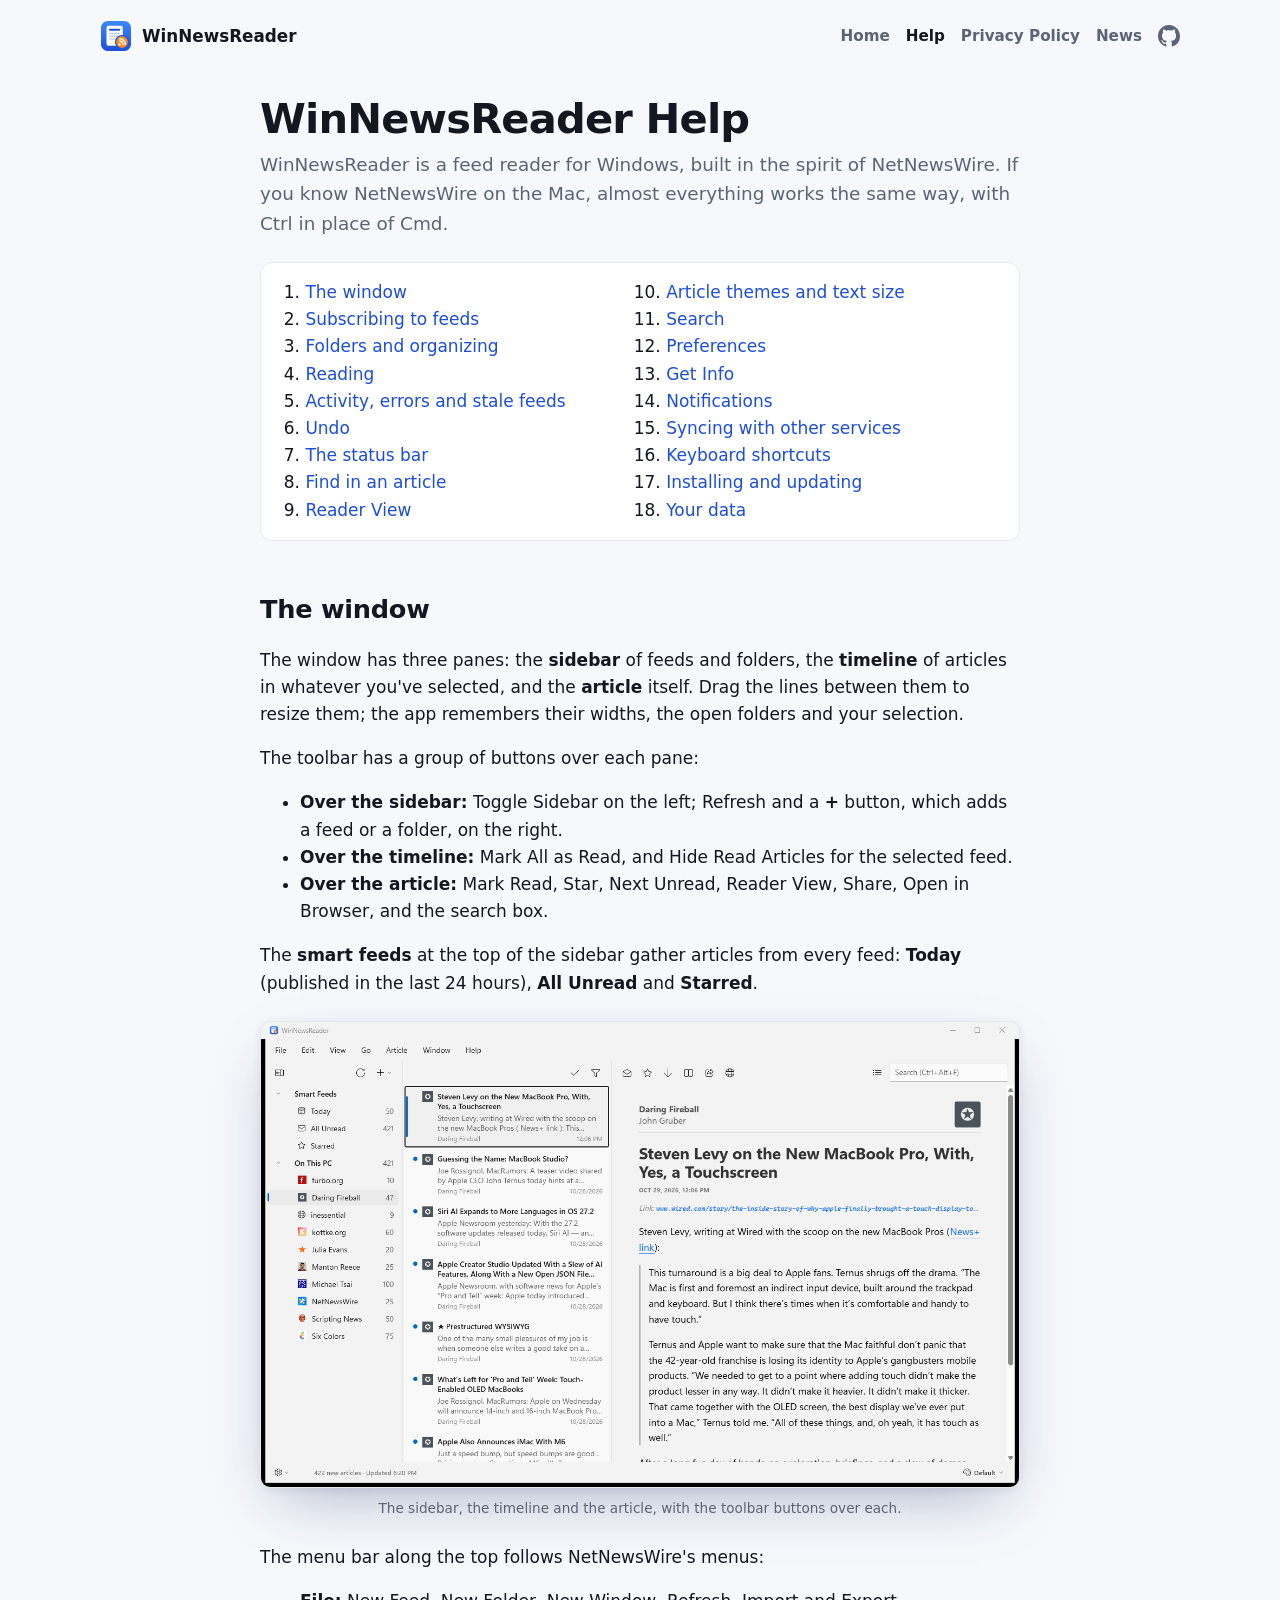
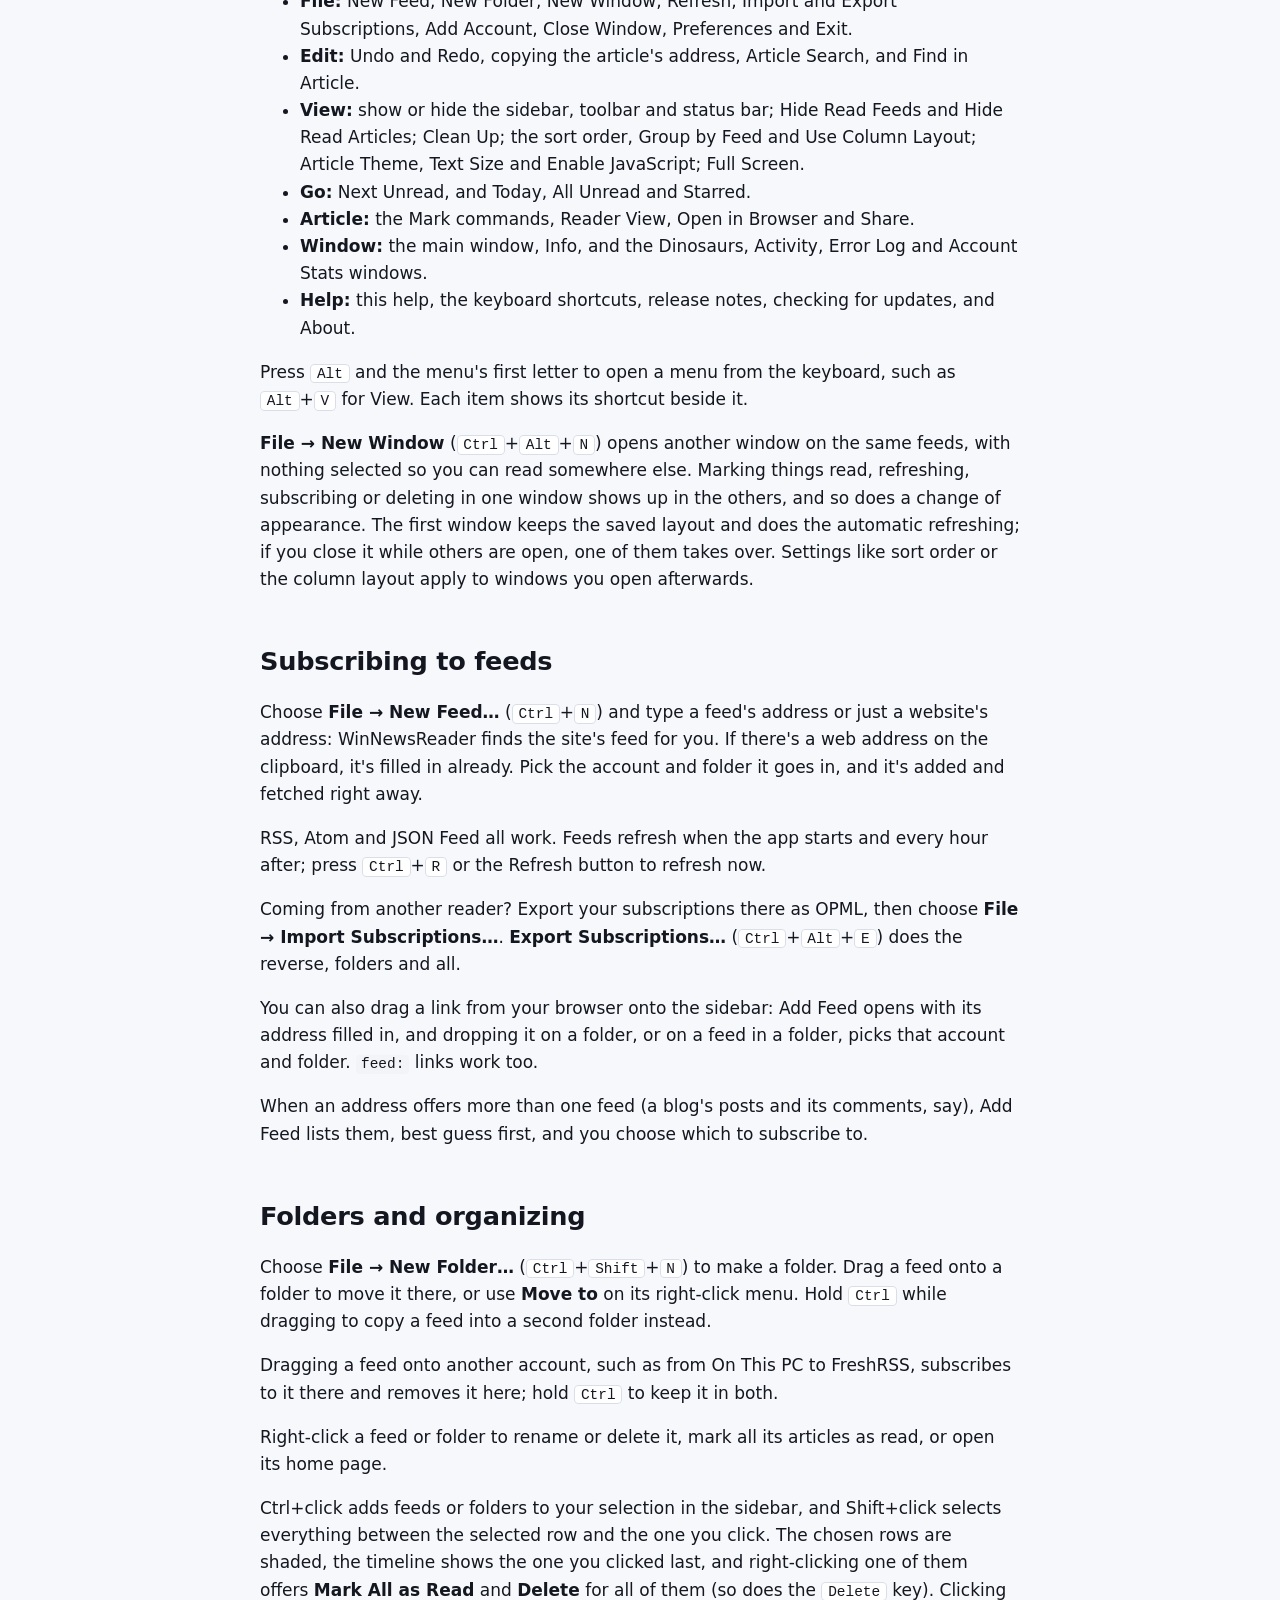
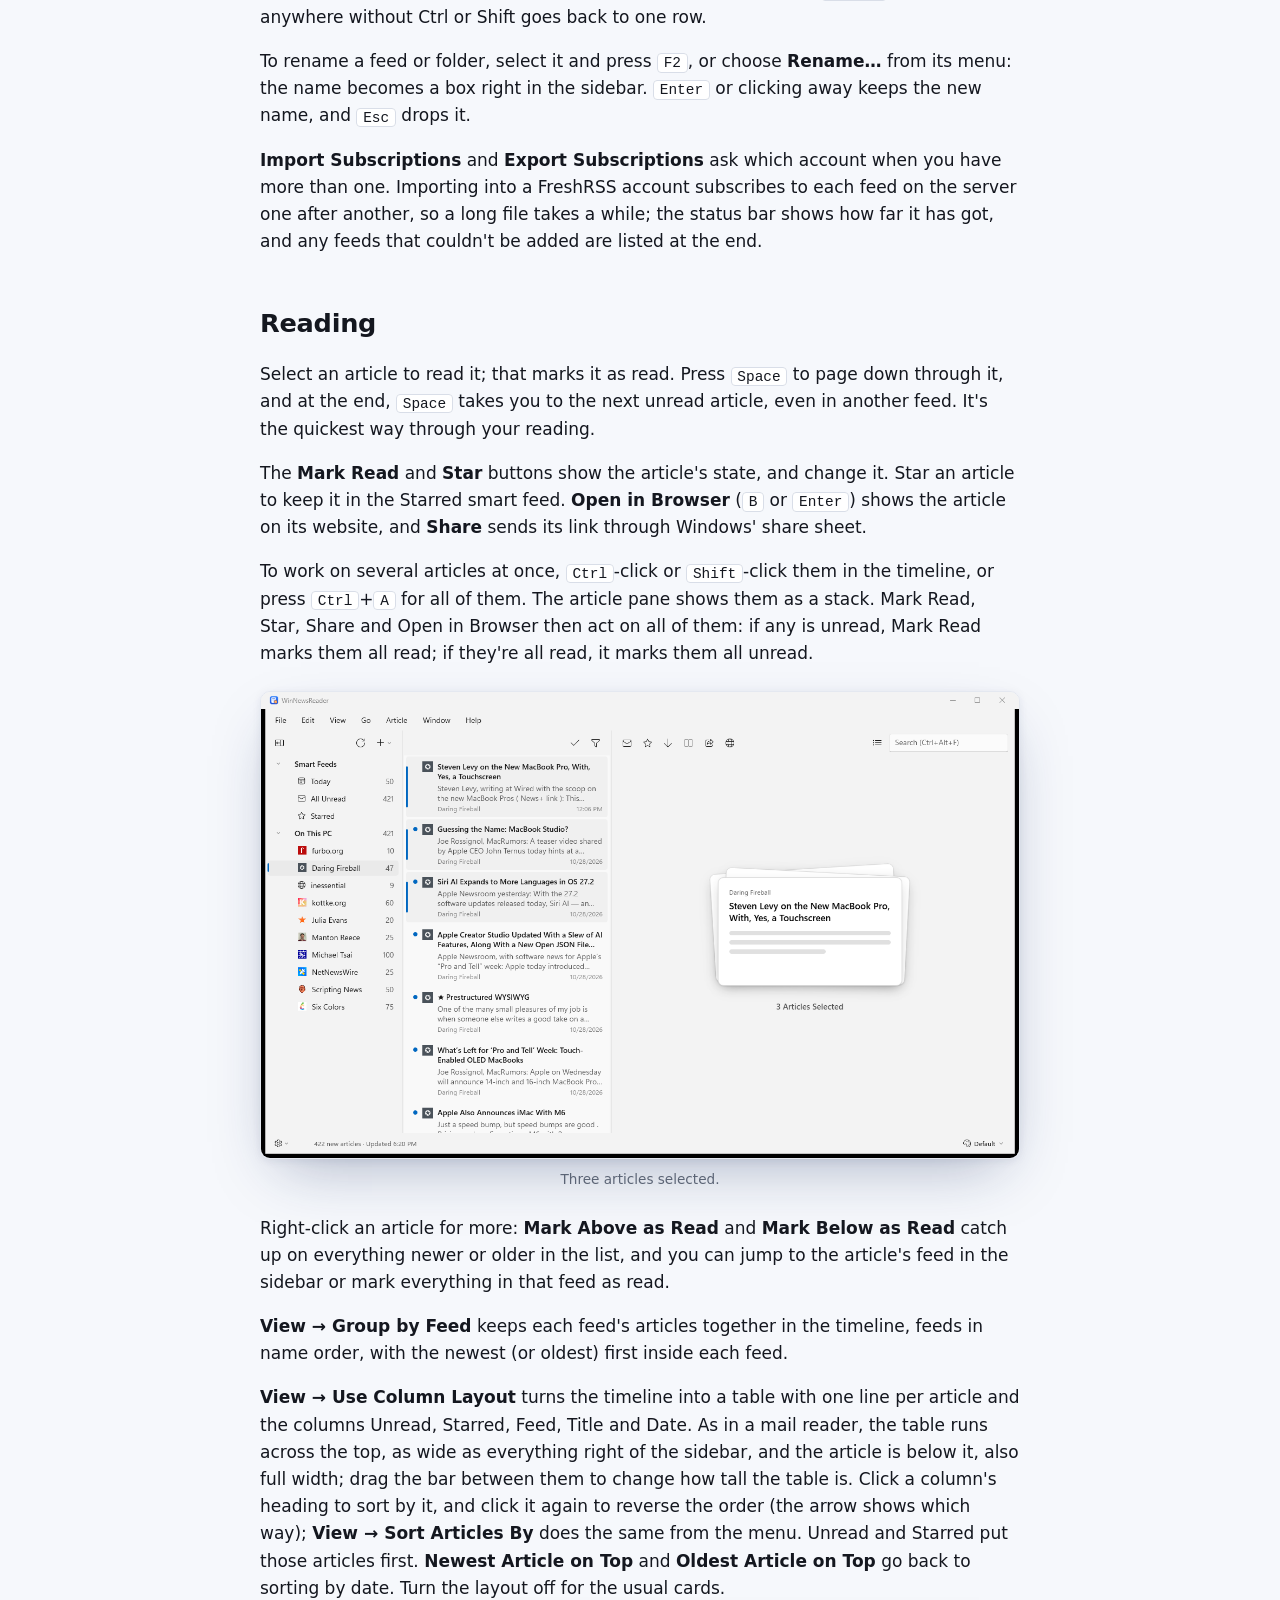
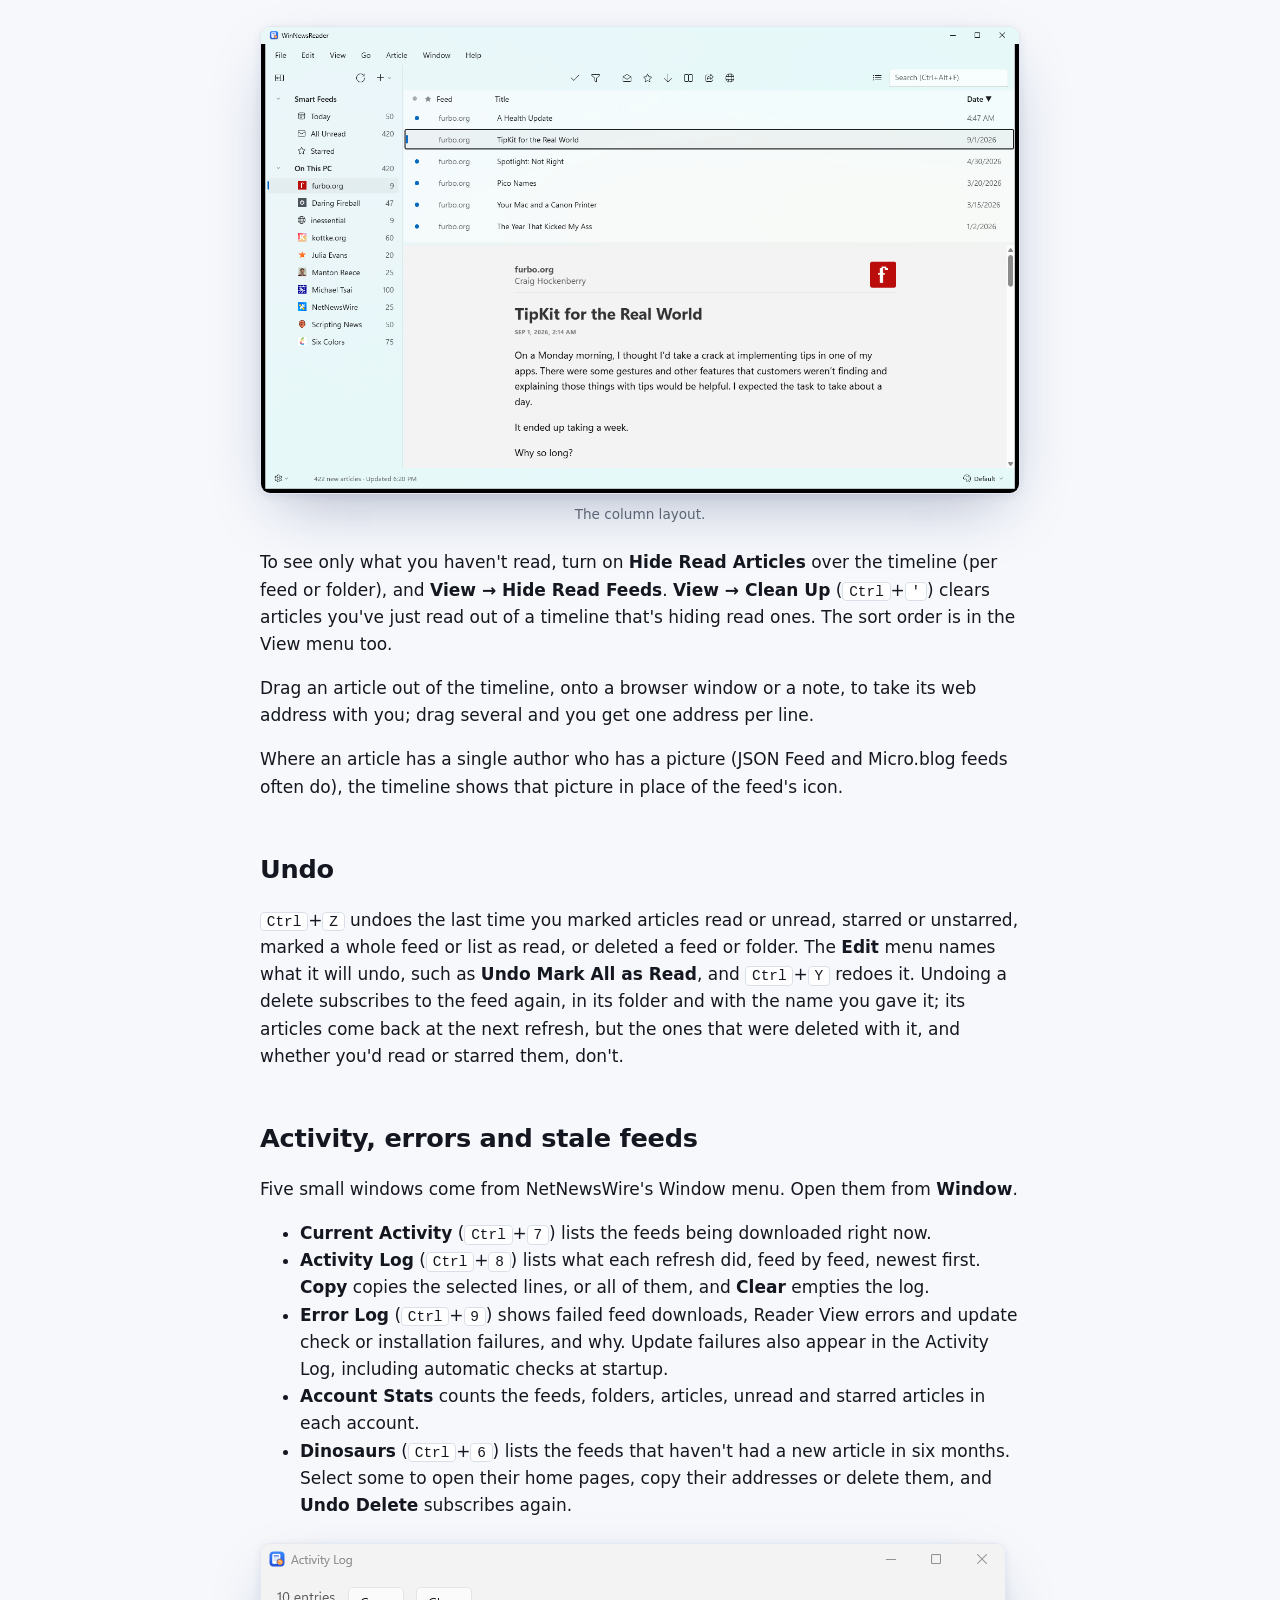
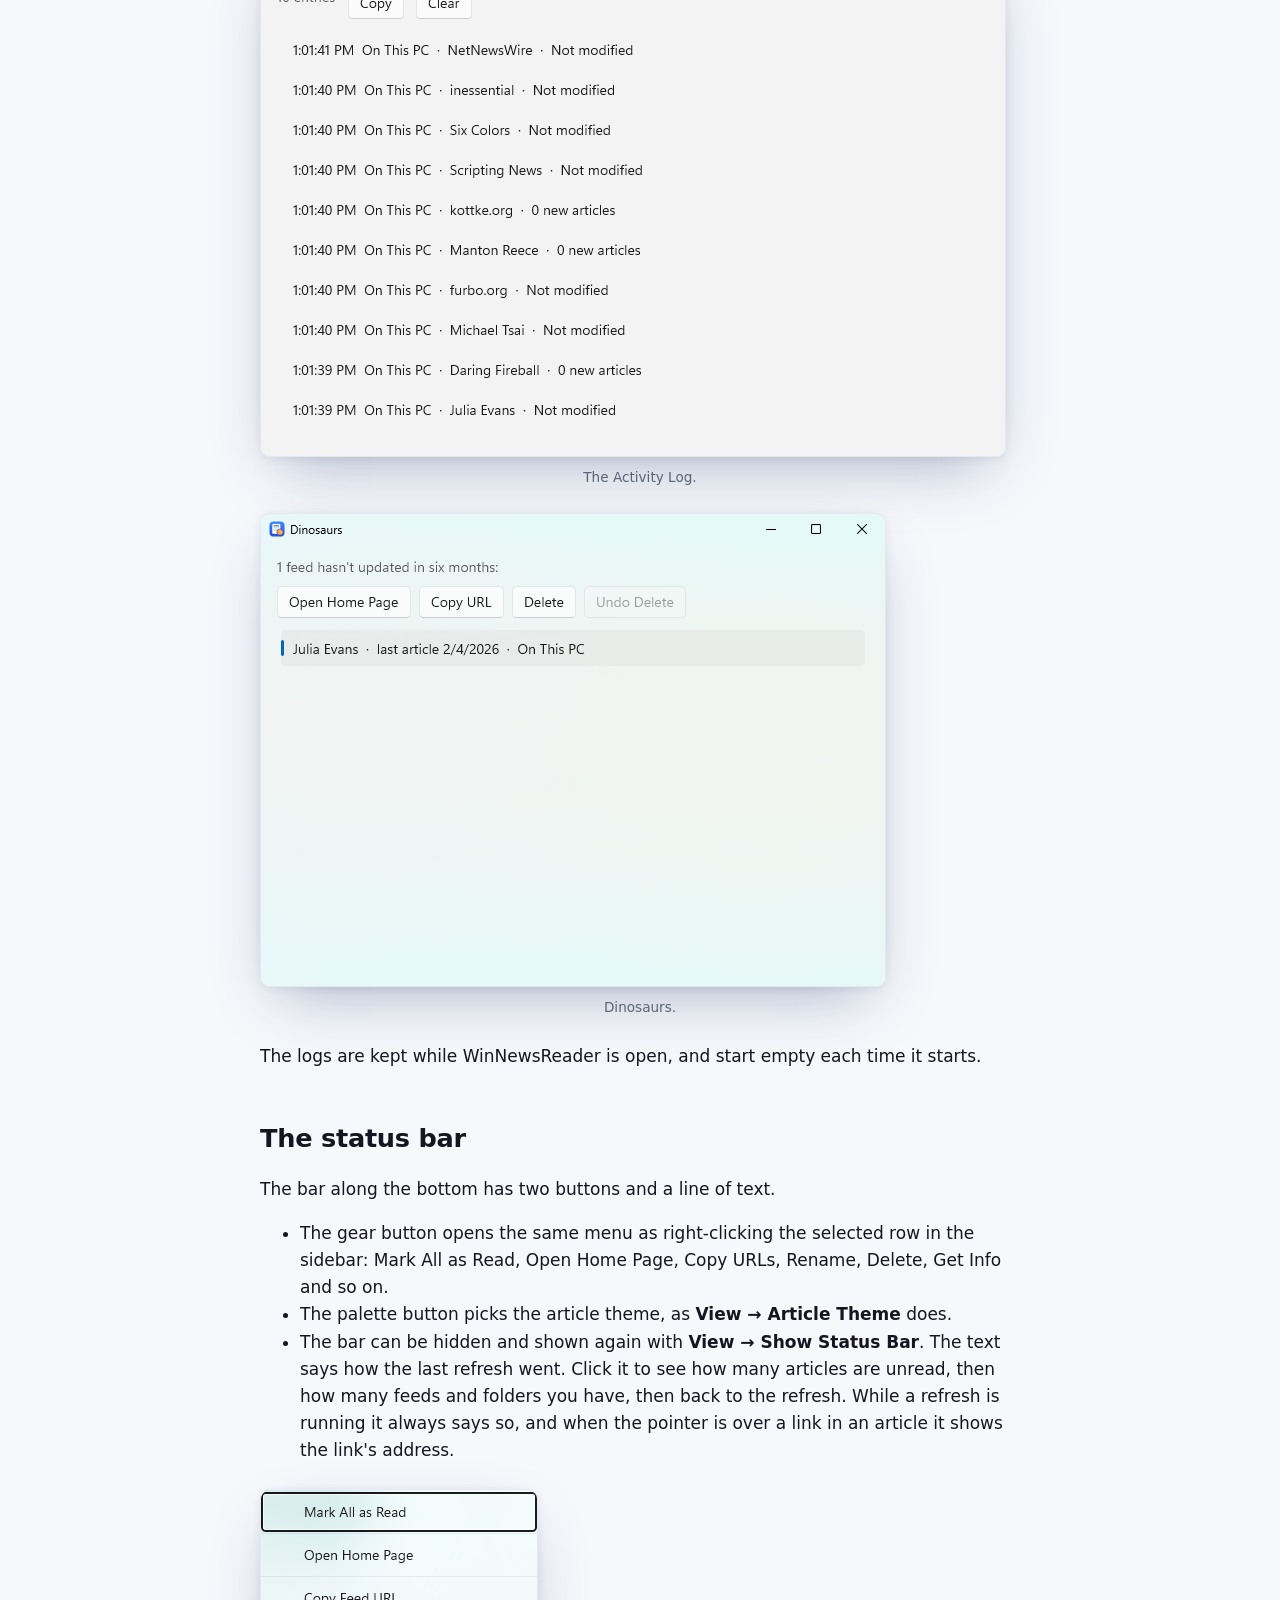
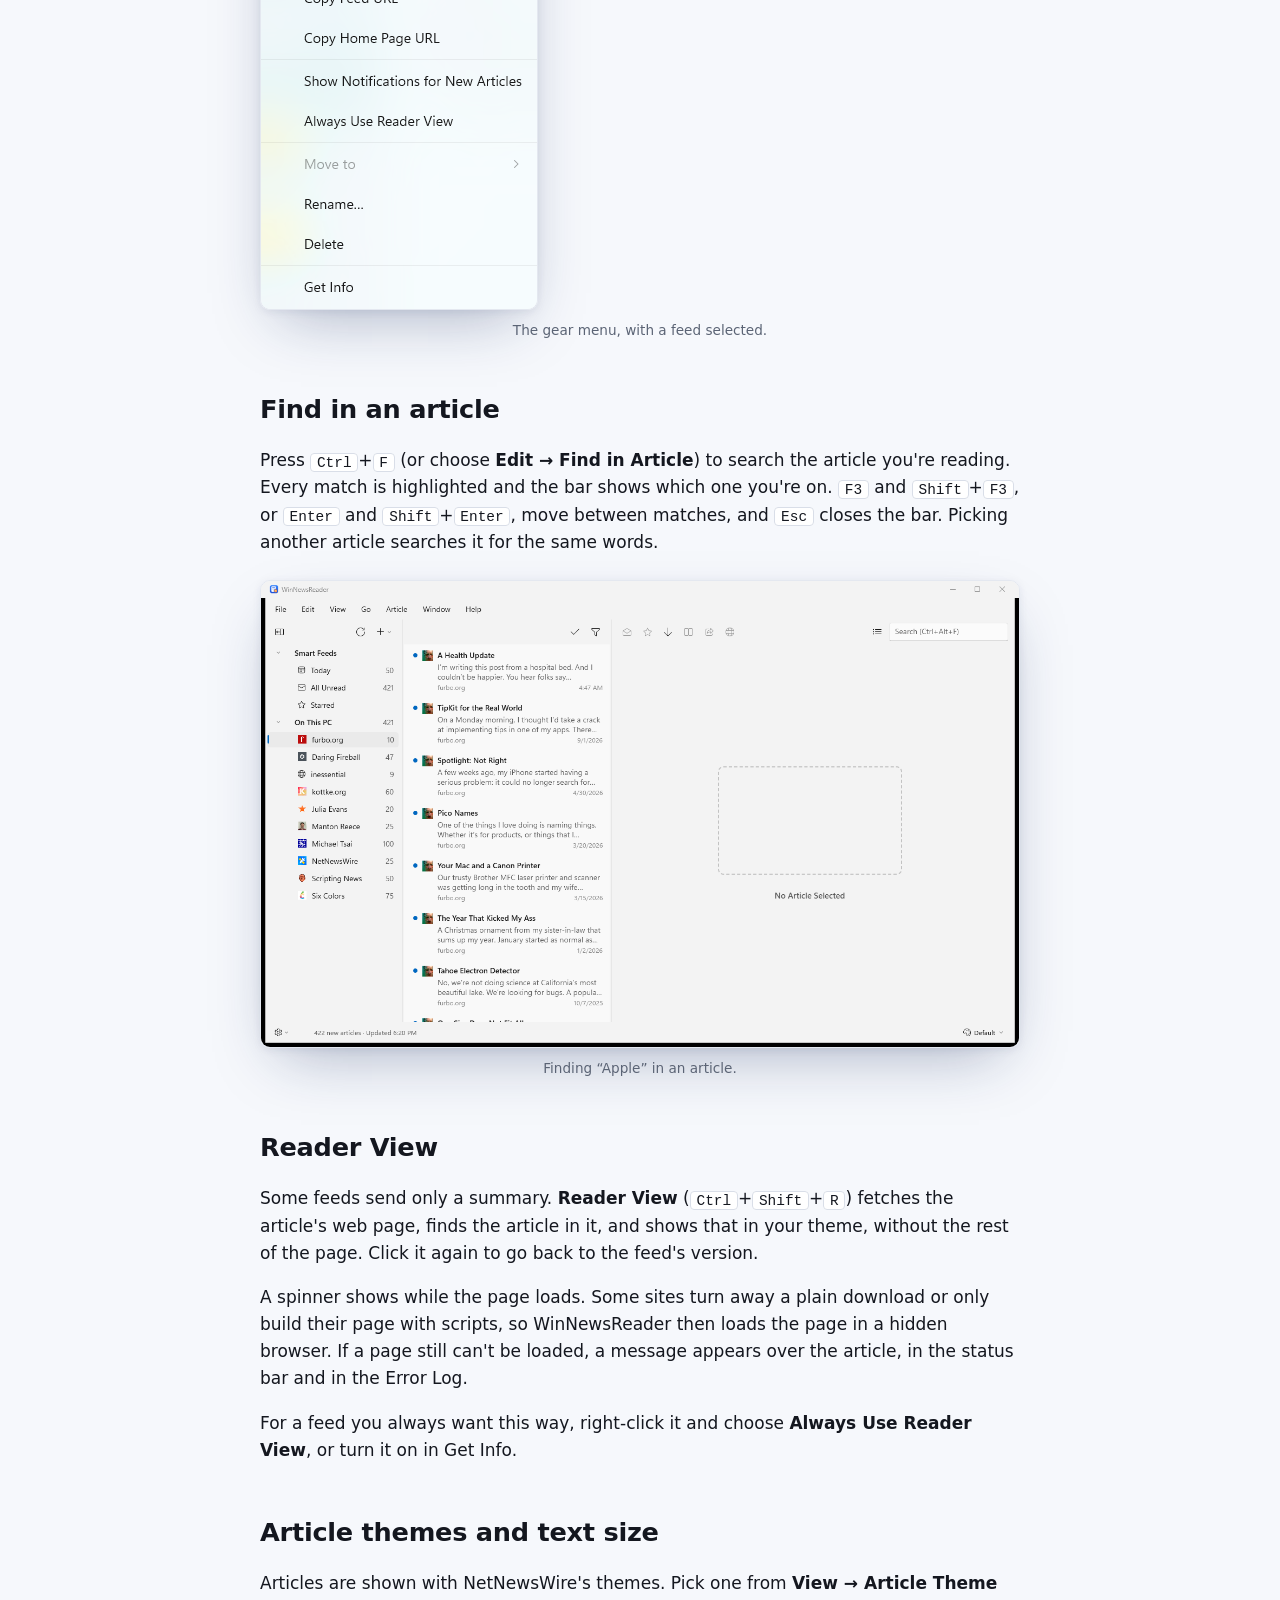
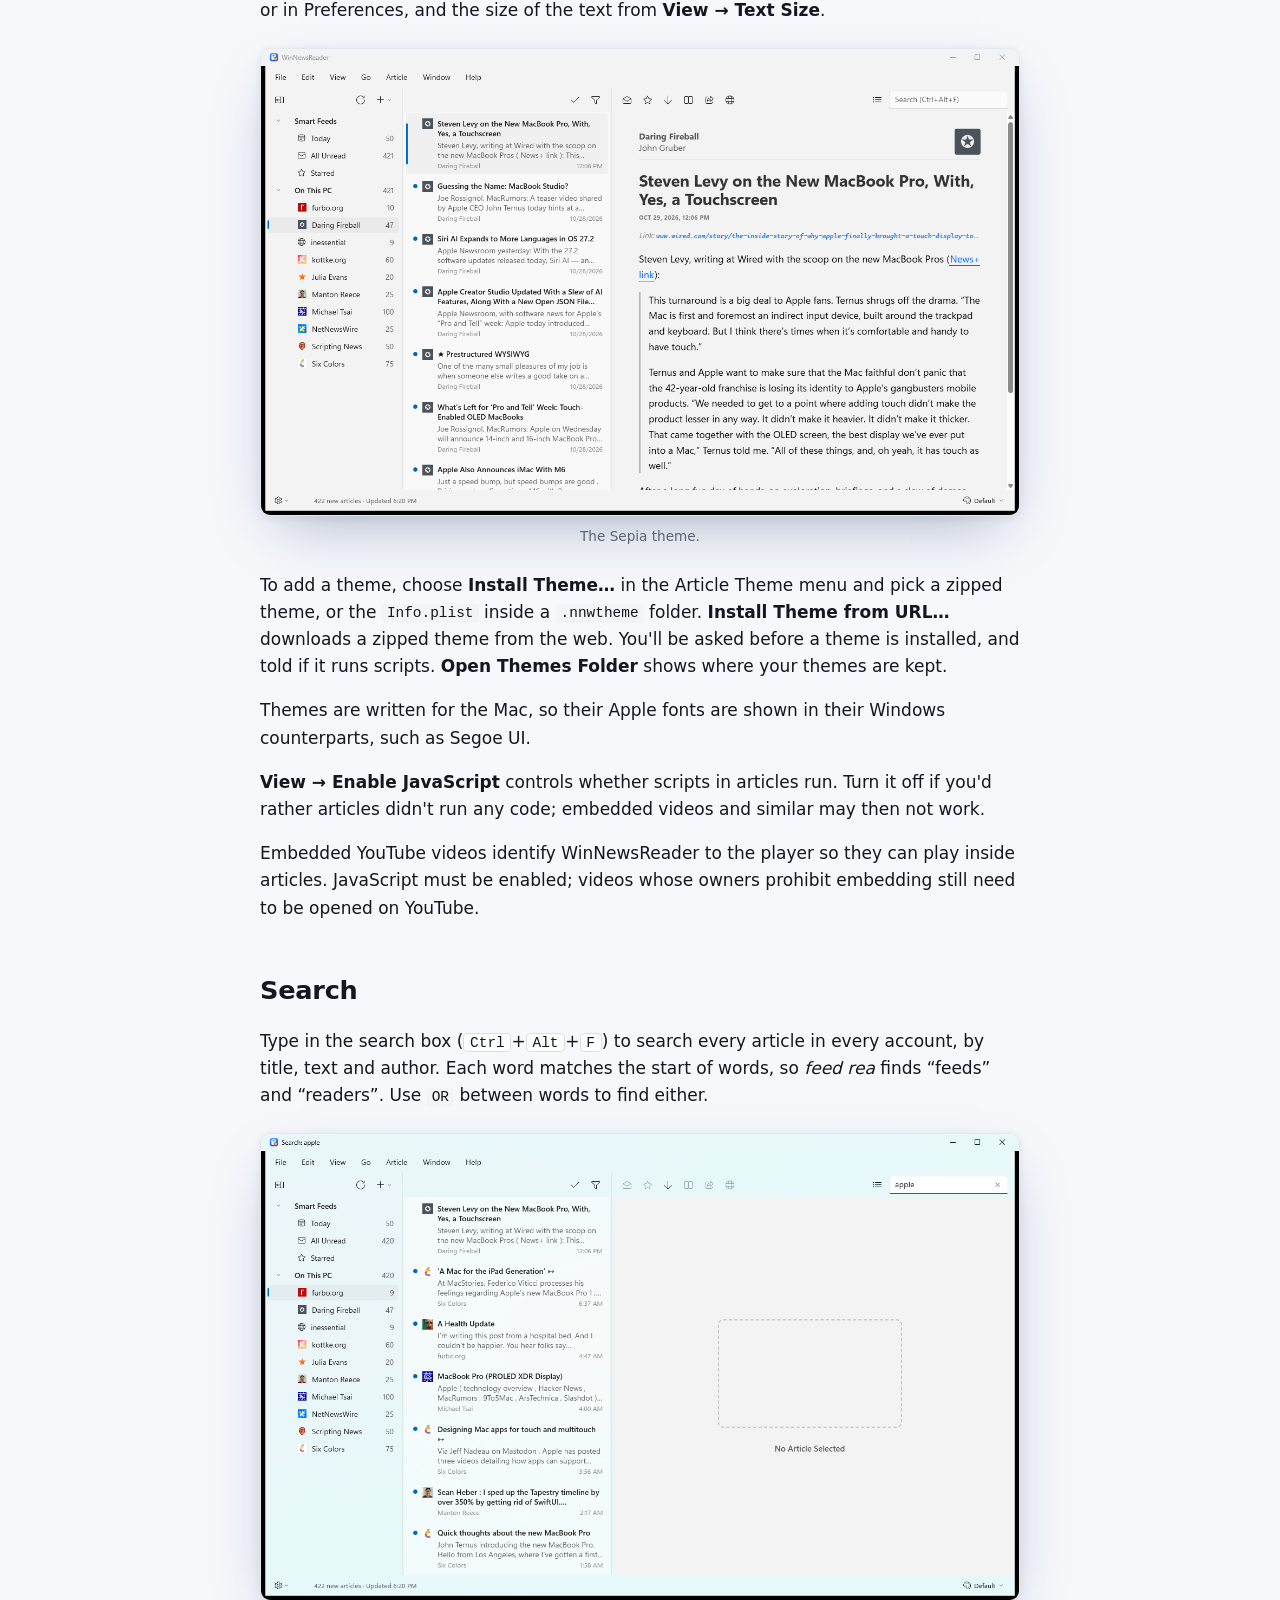
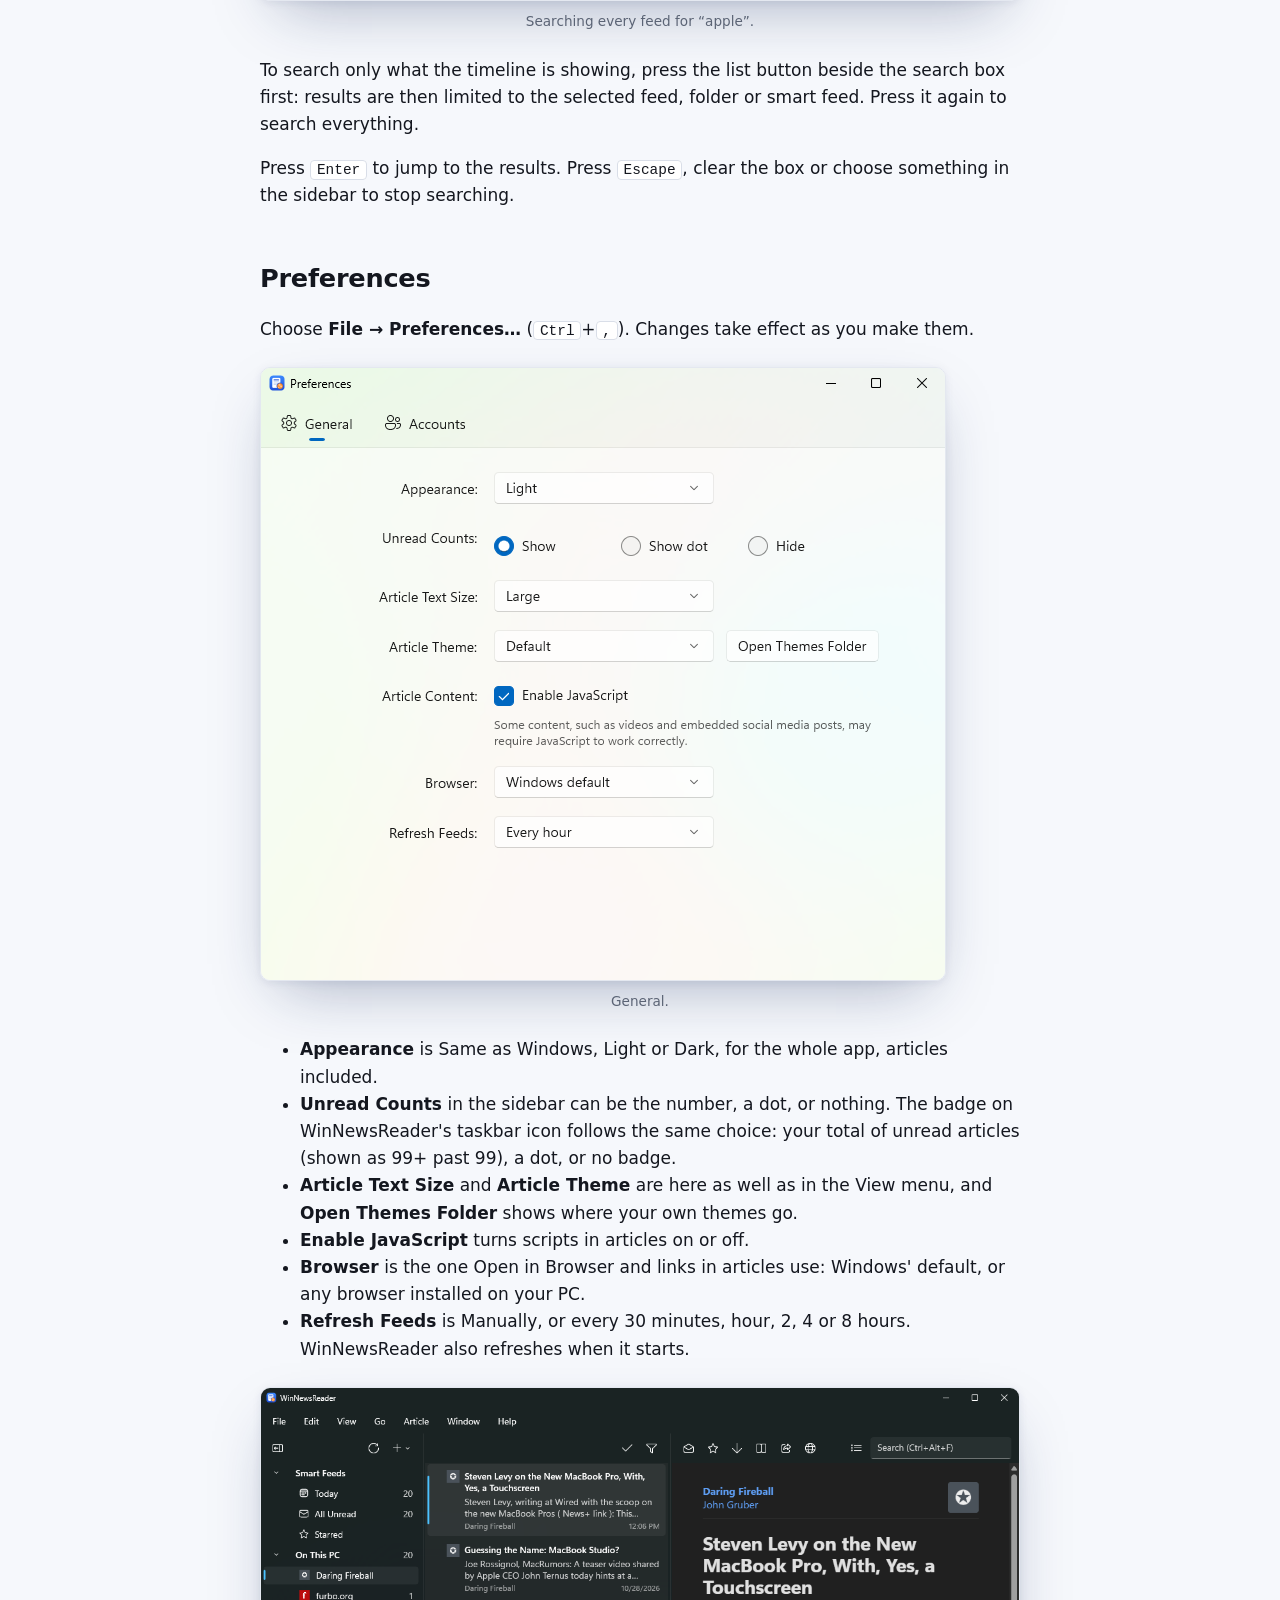
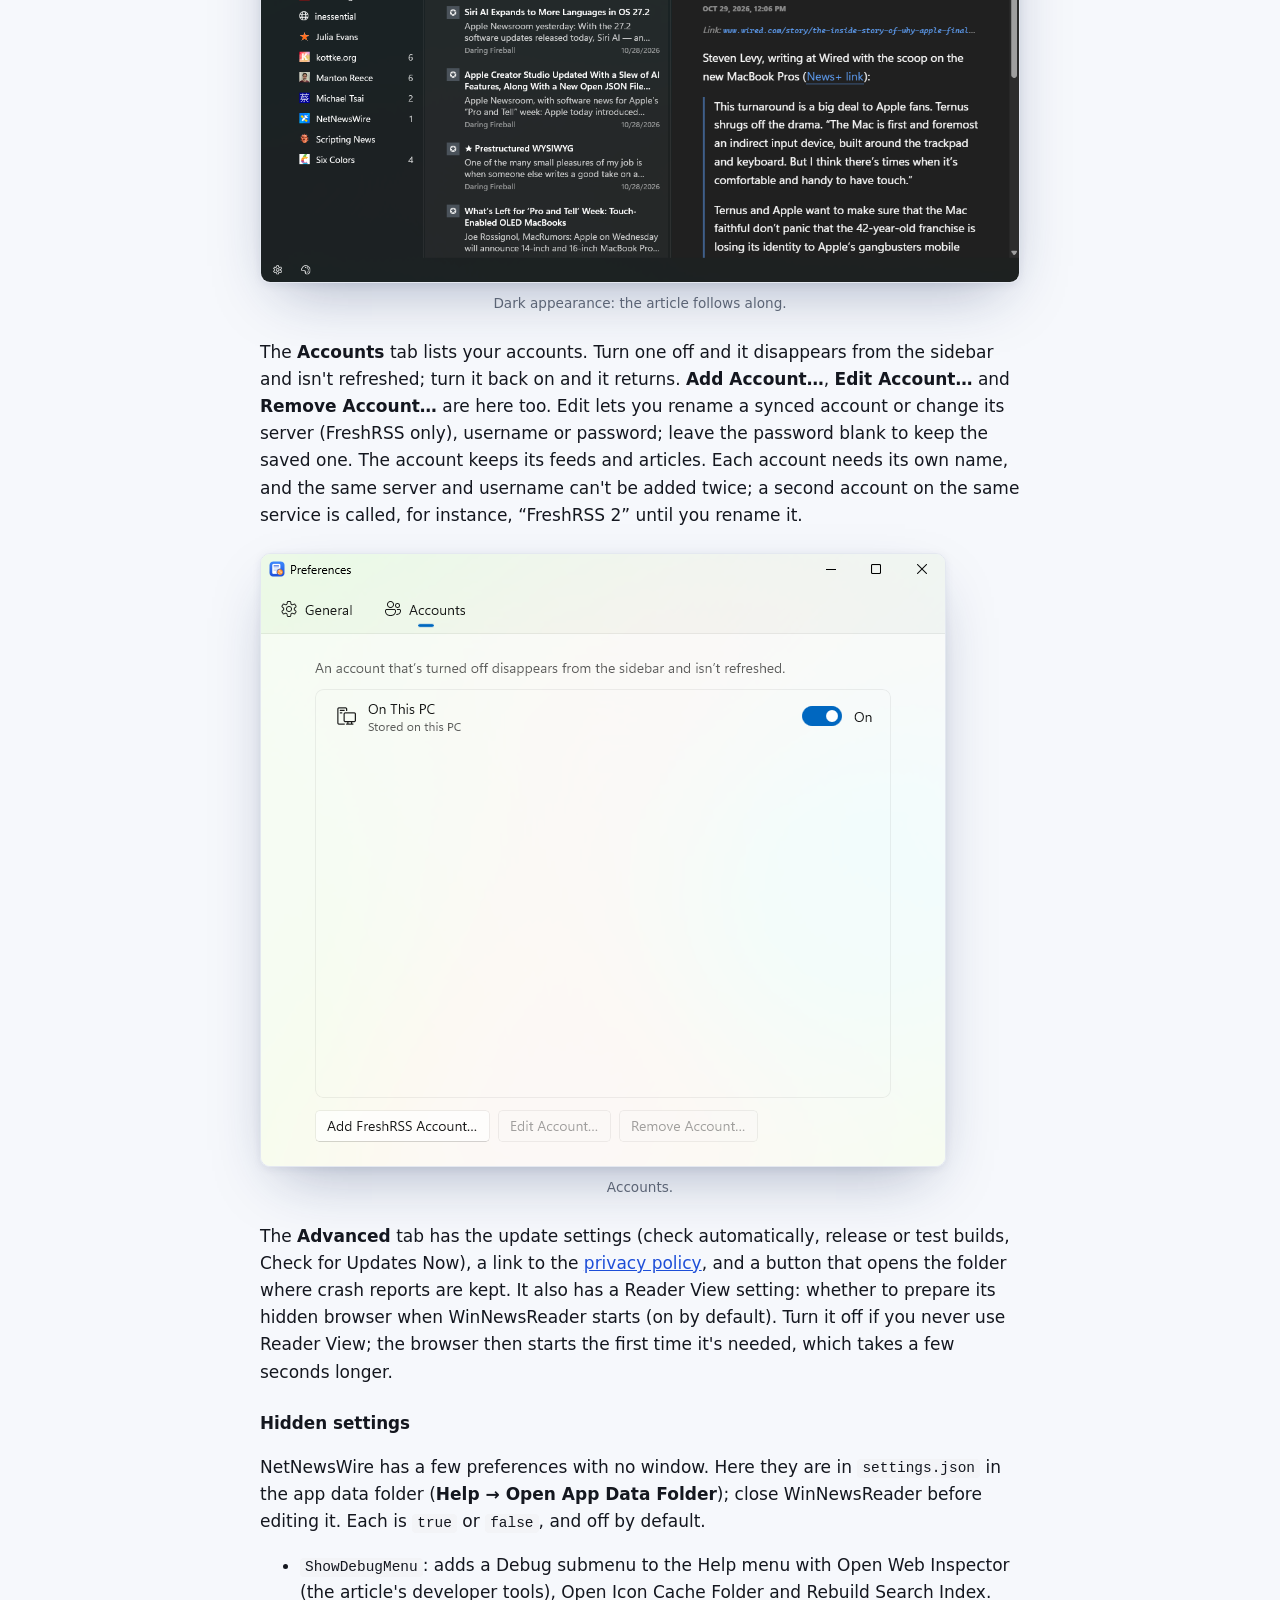
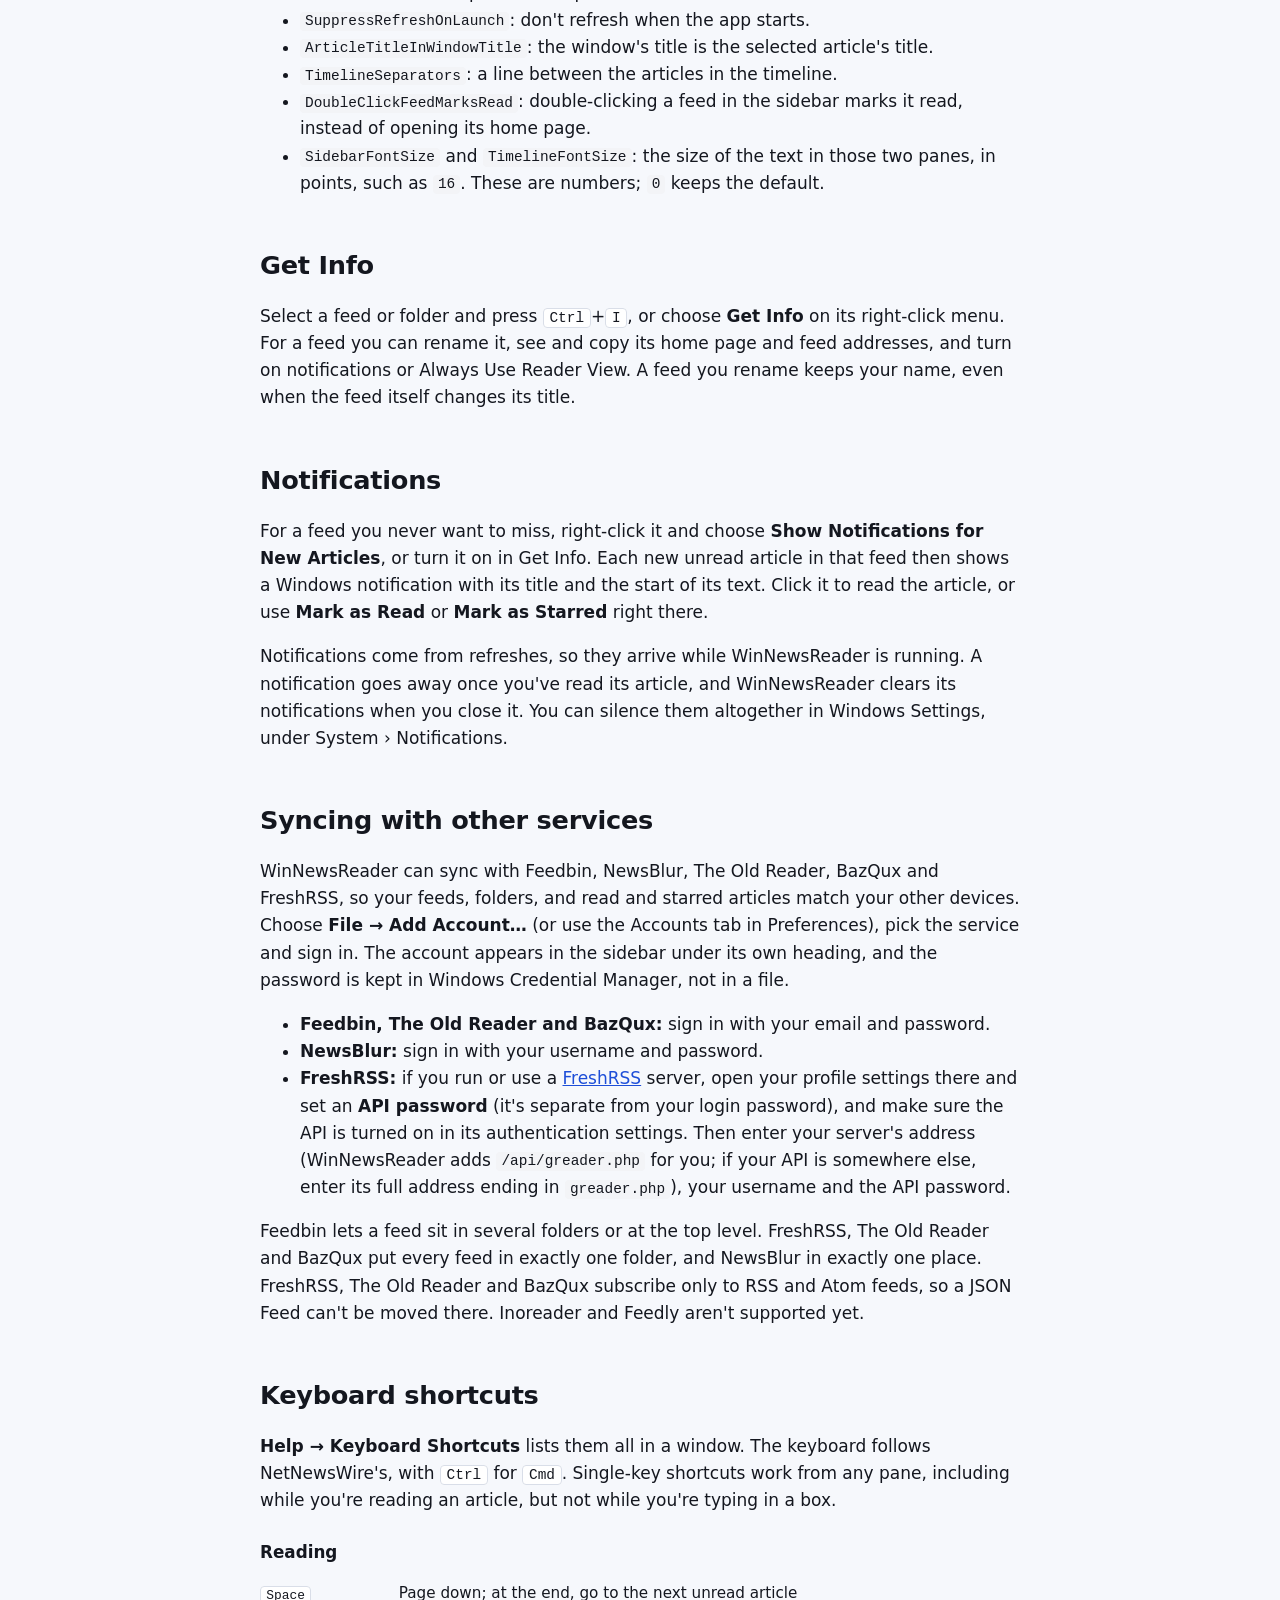
==== commit f1649e91: "fix(reader): identify YouTube embeds to prevent error 153 Co-Authored-By: Codex <noreply@openai.com>" ====
--- a/site/help/index.html
+++ b/site/help/index.html
@@ -183,6 +183,7 @@
 			<p>To add a theme, choose <strong>Install Theme…</strong> in the Article Theme menu and pick a zipped theme, or the <code>Info.plist</code> inside a <code>.nnwtheme</code> folder. <strong>Install Theme from URL…</strong> downloads a zipped theme from the web. You'll be asked before a theme is installed, and told if it runs scripts. <strong>Open Themes Folder</strong> shows where your themes are kept.</p>
 			<p>Themes are written for the Mac, so their Apple fonts are shown in their Windows counterparts, such as Segoe UI.</p>
 			<p><strong>View → Enable JavaScript</strong> controls whether scripts in articles run. Turn it off if you'd rather articles didn't run any code; embedded videos and similar may then not work.</p>
+			<p>Embedded YouTube videos identify WinNewsReader to the player so they can play inside articles. JavaScript must be enabled; videos whose owners prohibit embedding still need to be opened on YouTube.</p>
 		</section>
 
 		<section id="search">
@@ -319,7 +320,7 @@
 			<h2>Installing and updating</h2>
 			<p>Get WinNewsReader from the <a href="https://apps.microsoft.com/detail/9NRLK3849HVD">Microsoft Store</a> or <a href="https://github.com/shaztechio/WinNewsReader/releases">download the installer</a>. Copies installed from the Microsoft Store receive updates through the Store.</p>
 			<p>The installer puts WinNewsReader in your own folder, so it needs no administrator rights, and sets up the WebView2 runtime if your PC lacks it. Your feeds and settings are kept apart from the program, so uninstalling or updating never touches them. The installer is code-signed, but until it has built up a reputation Windows SmartScreen may still warn about it; choose <strong>More info → Run anyway</strong> if you trust where you got it.</p>
-			<p>A copy installed with the direct installer checks for updates when it starts and offers to install them and restart. <strong>Help → Check for Updates…</strong> looks when you ask, and <strong>Preferences → Advanced</strong> turns the automatic check off or switches to test builds.</p>
+			<p>A copy installed with the direct installer checks for updates when it starts and offers to install them and restart. <strong>Install and Restart</strong> shows download progress, then prepares the update and restarts the app. <strong>Help → Check for Updates…</strong> looks when you ask, and <strong>Preferences → Advanced</strong> turns the automatic check off or switches to test builds.</p>
 			<p>The installer also tells Windows to open <code>feed:</code> and <code>feeds:</code> links, and <code>winnewsreader:</code> links, with WinNewsReader: clicking one in a browser opens Add Feed with its address filled in, in the copy that is already running. It lists WinNewsReader under <strong>Settings → Apps → Default apps</strong>, where you can choose it for those links, and it opens <code>.nnwtheme</code> files by installing the theme.</p>
 			<p>If WinNewsReader quits unexpectedly, the next start offers the report it saved. Nothing is sent; see the <a href="/privacy/">privacy policy</a>.</p>
 		</section>
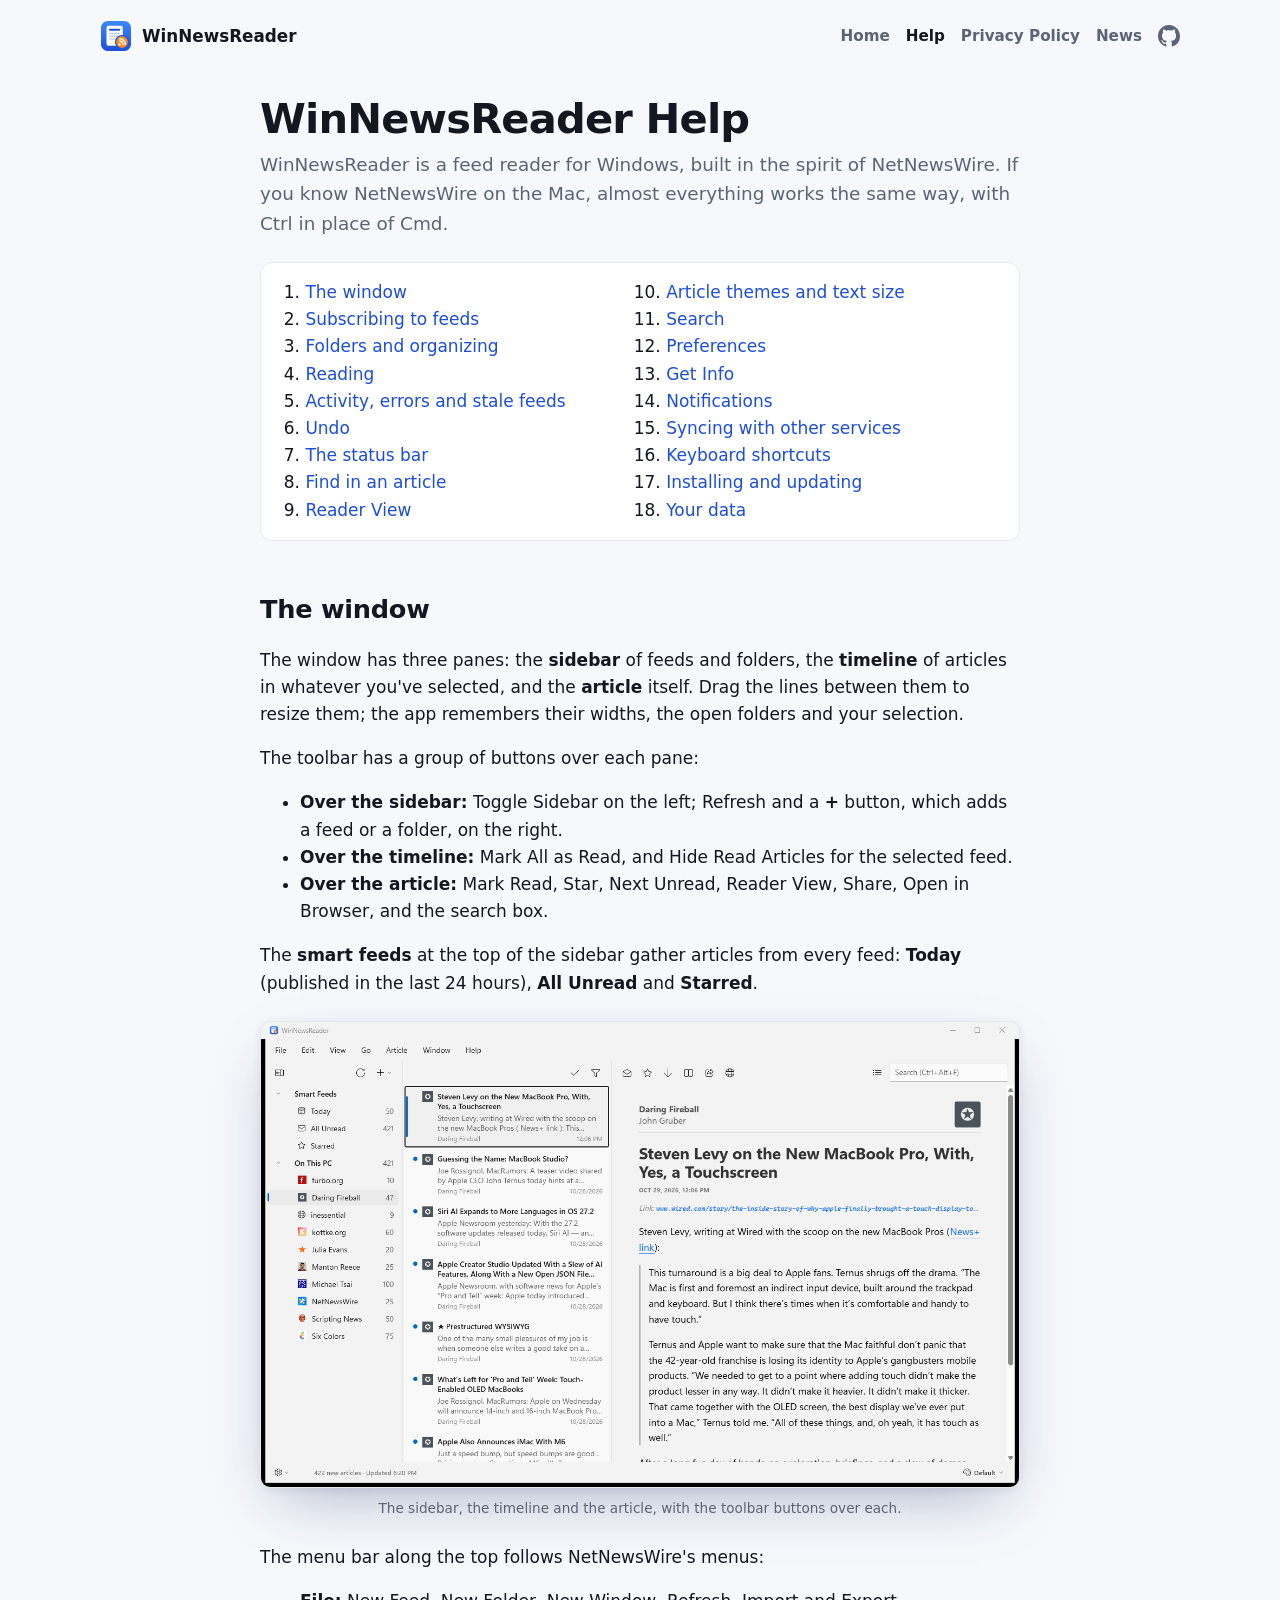
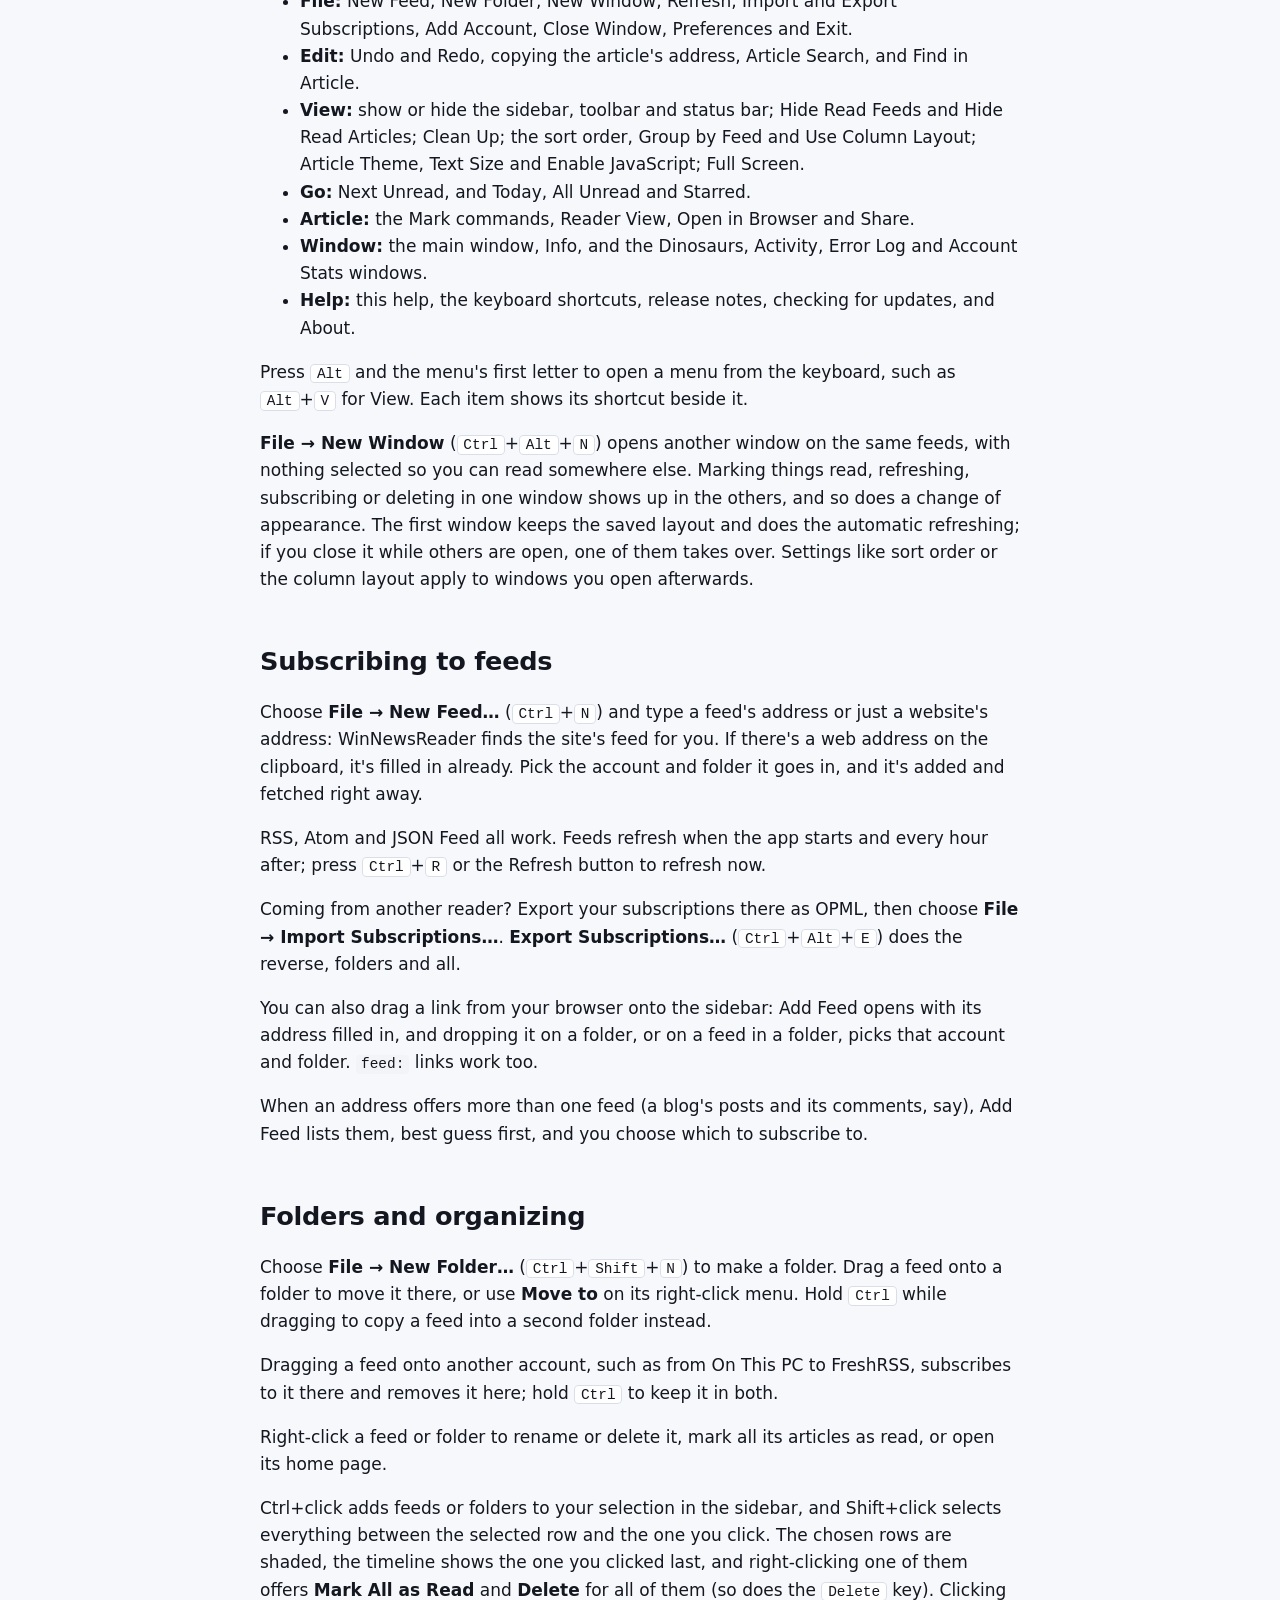
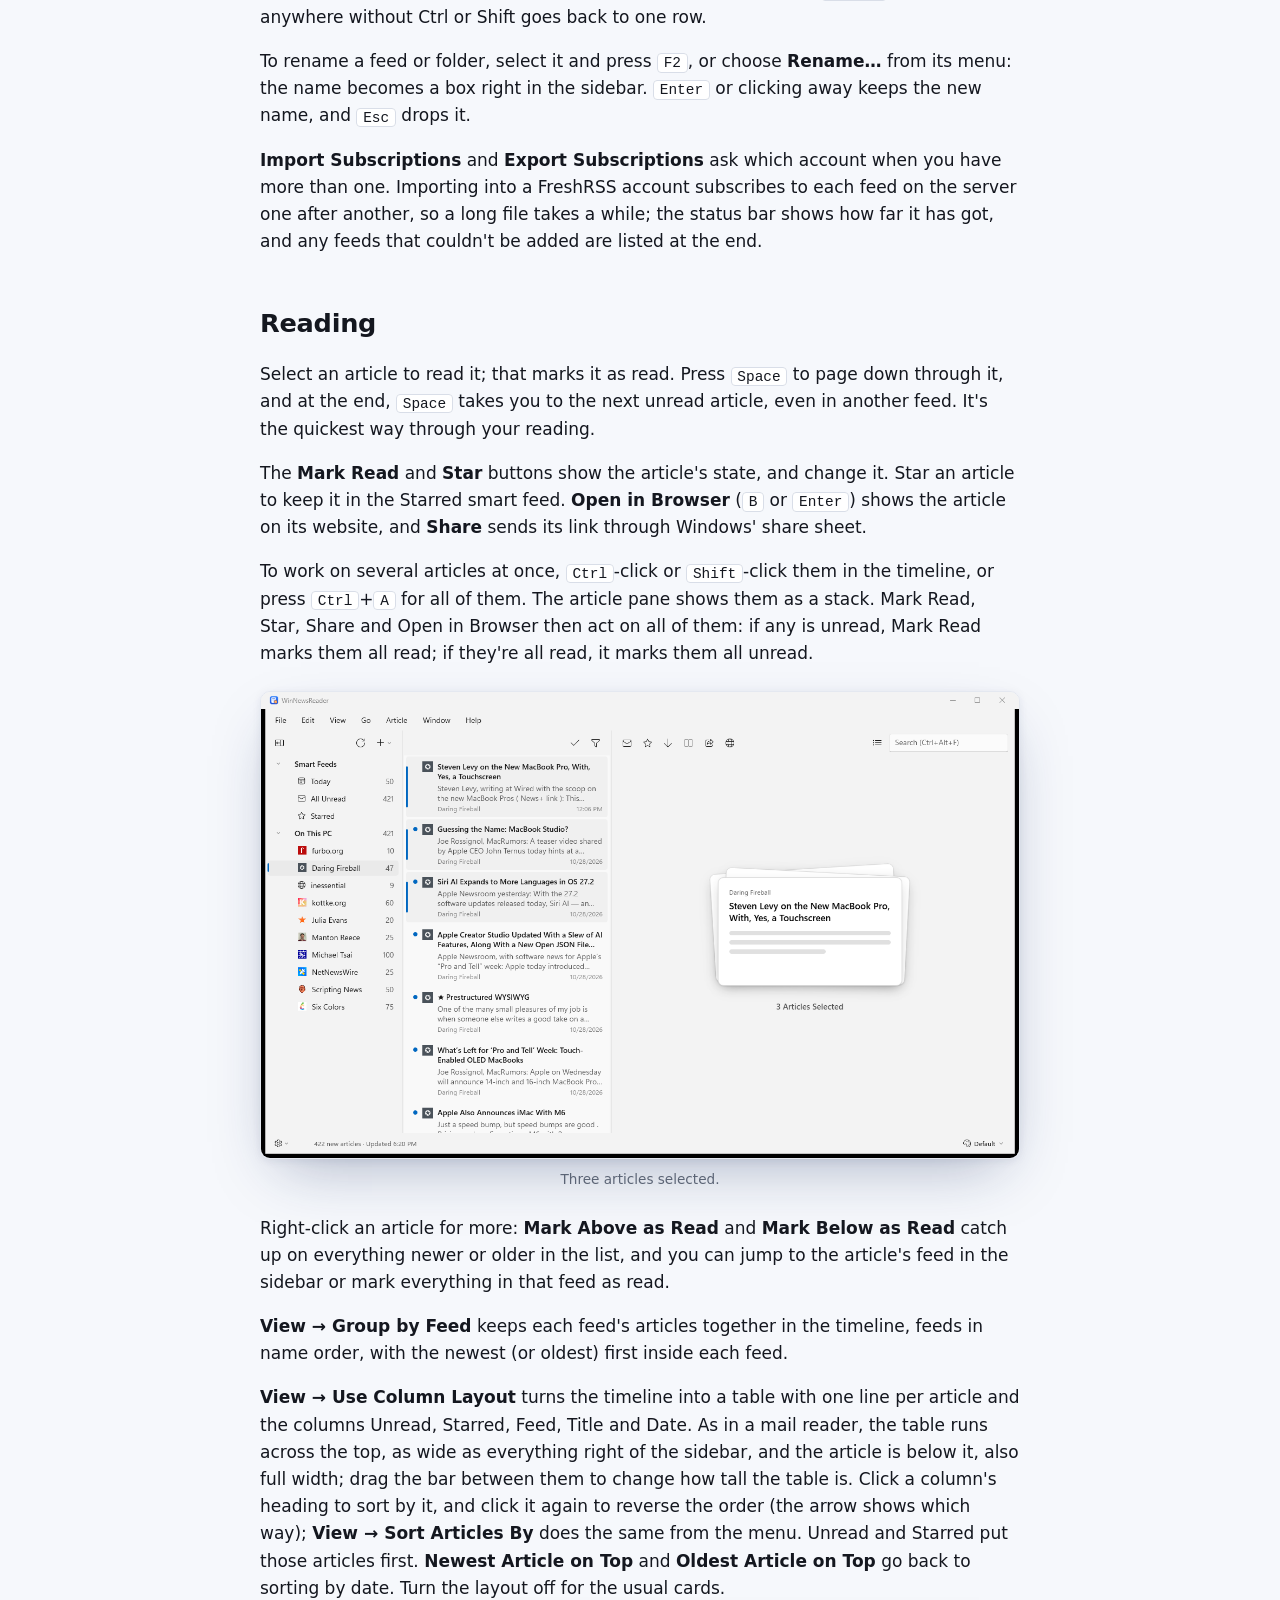
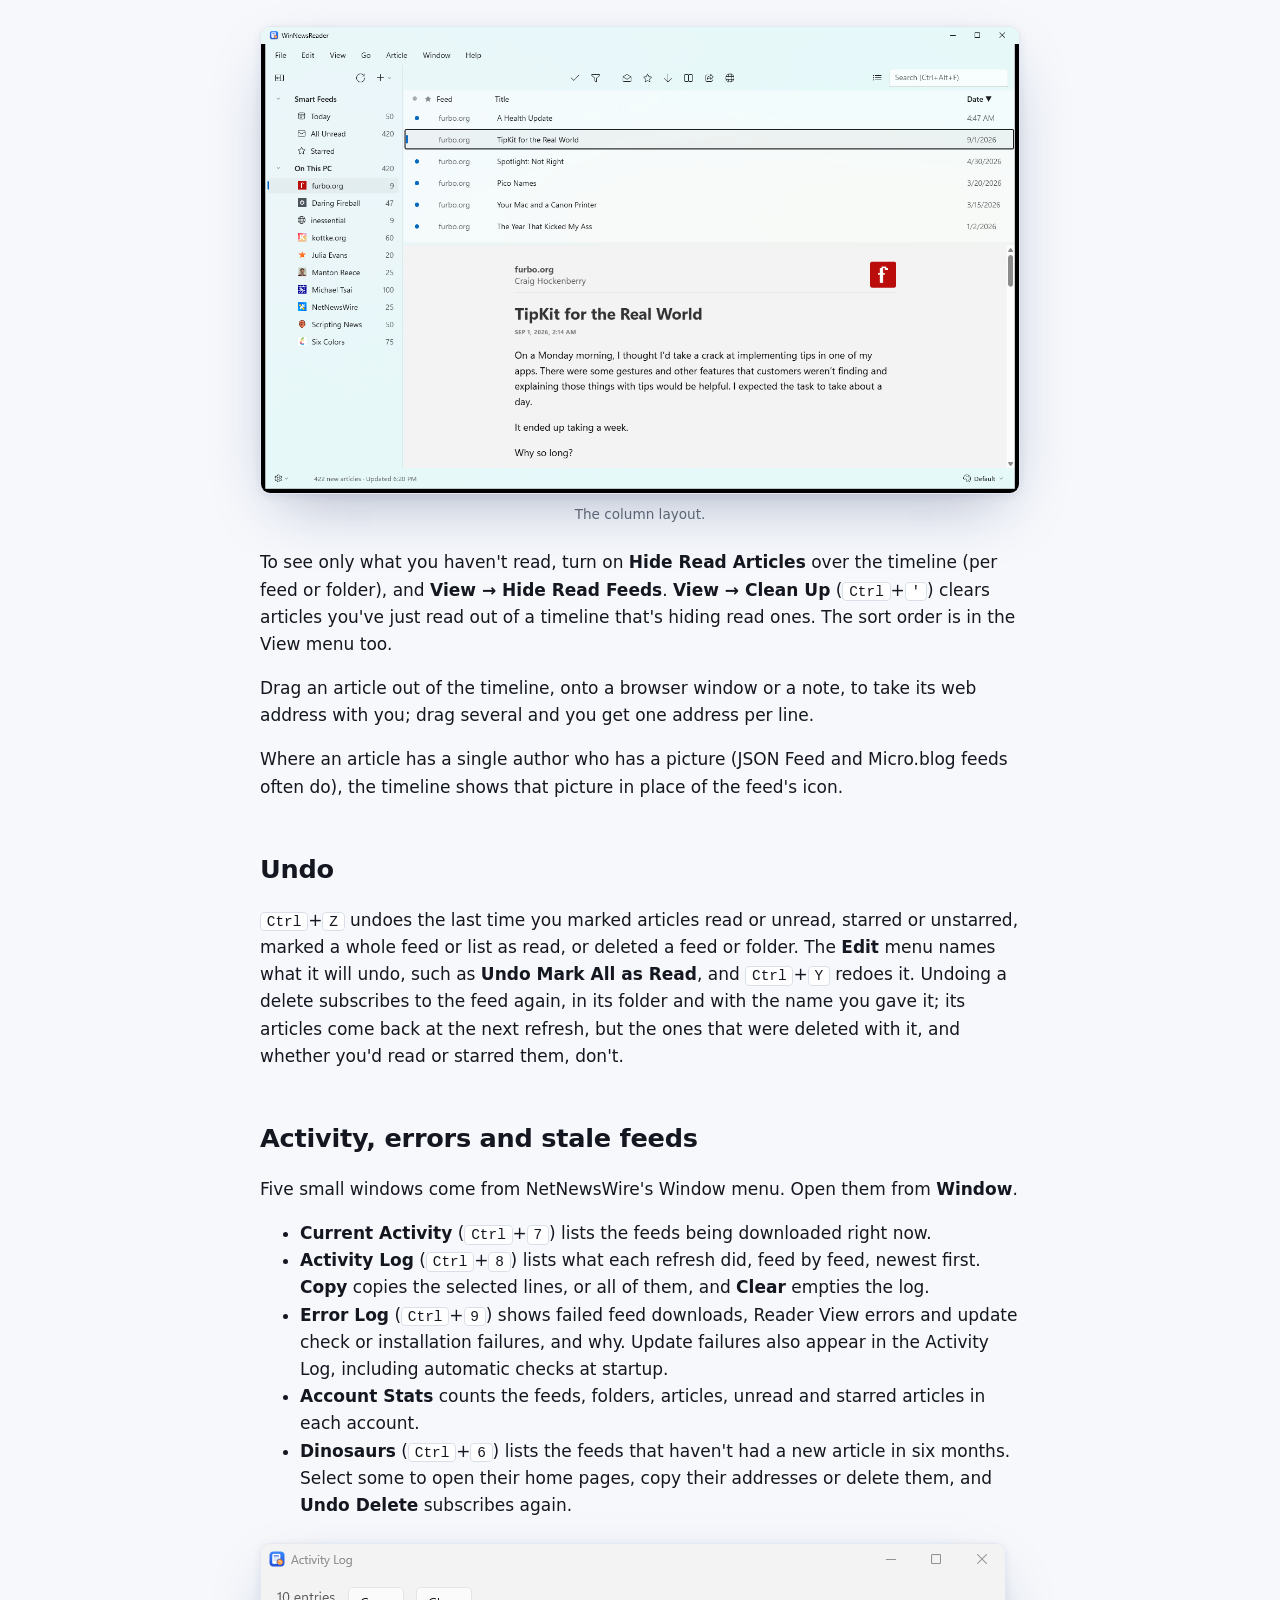
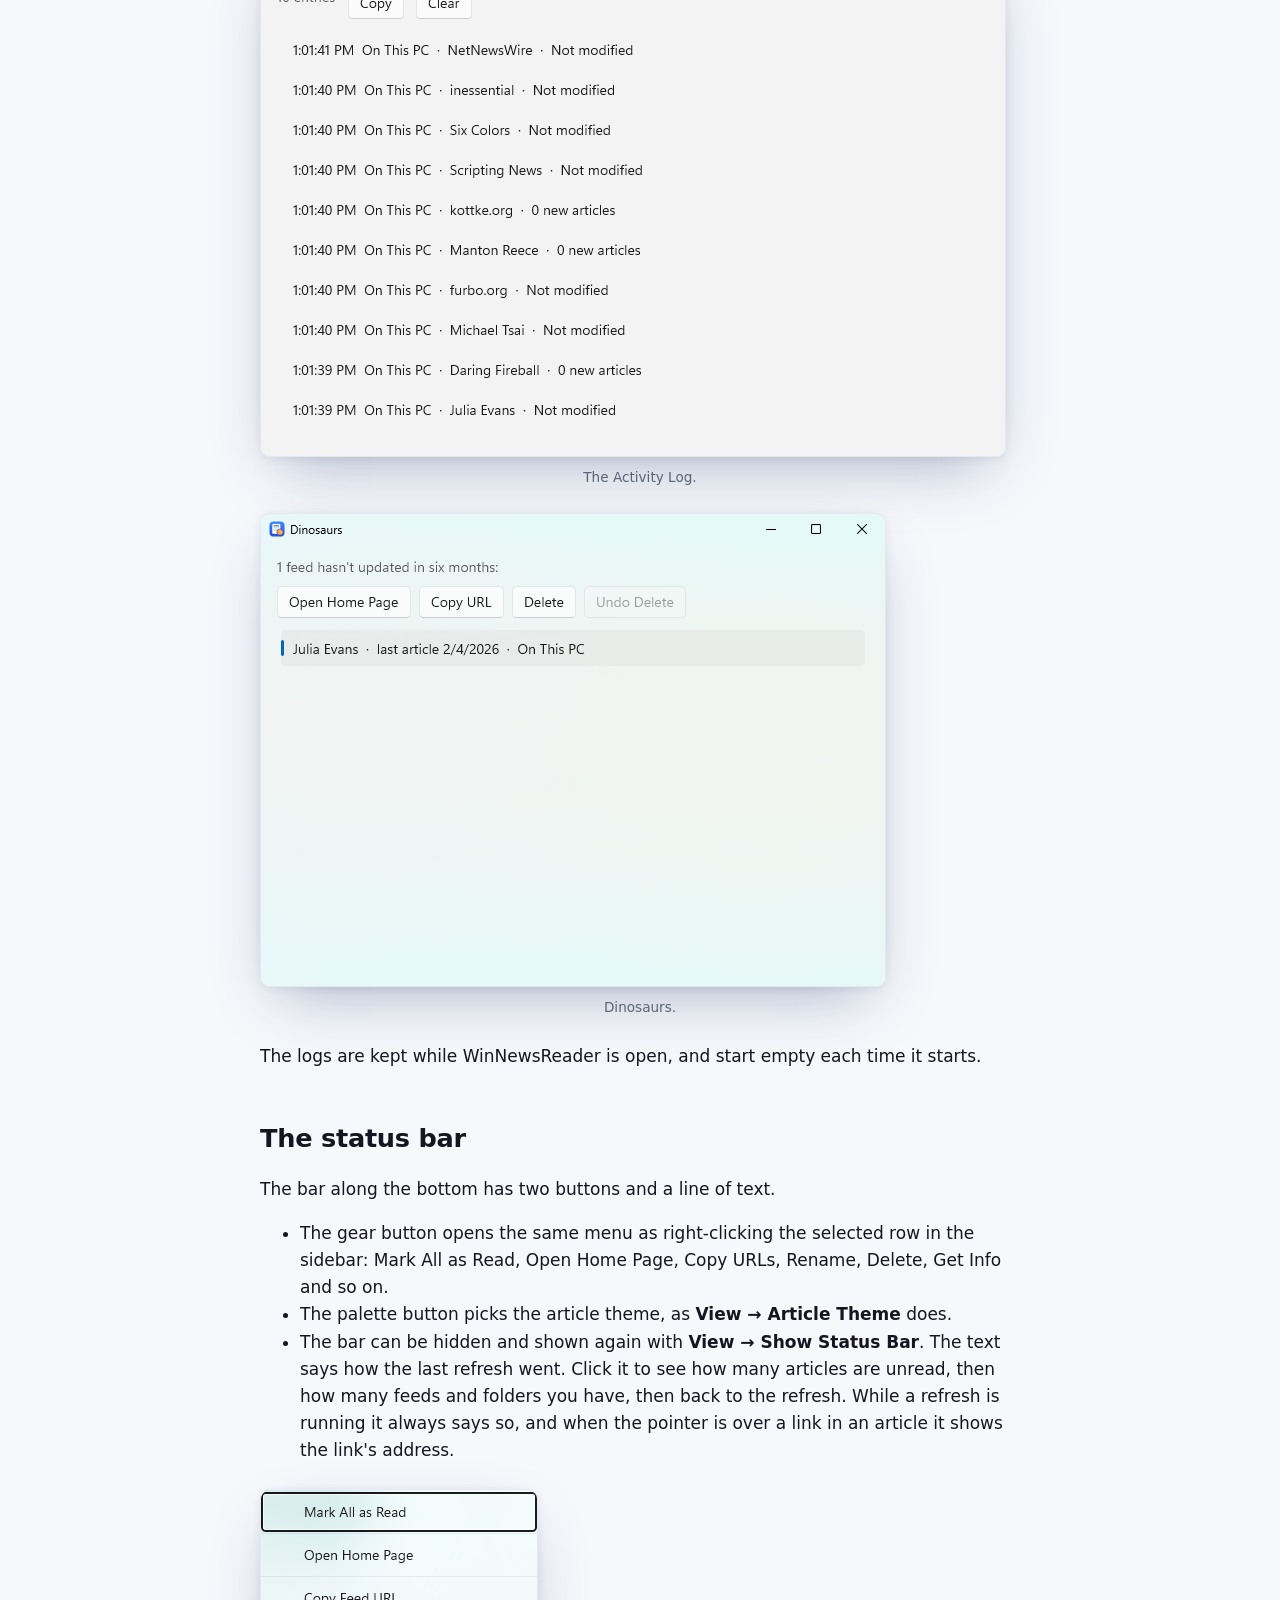
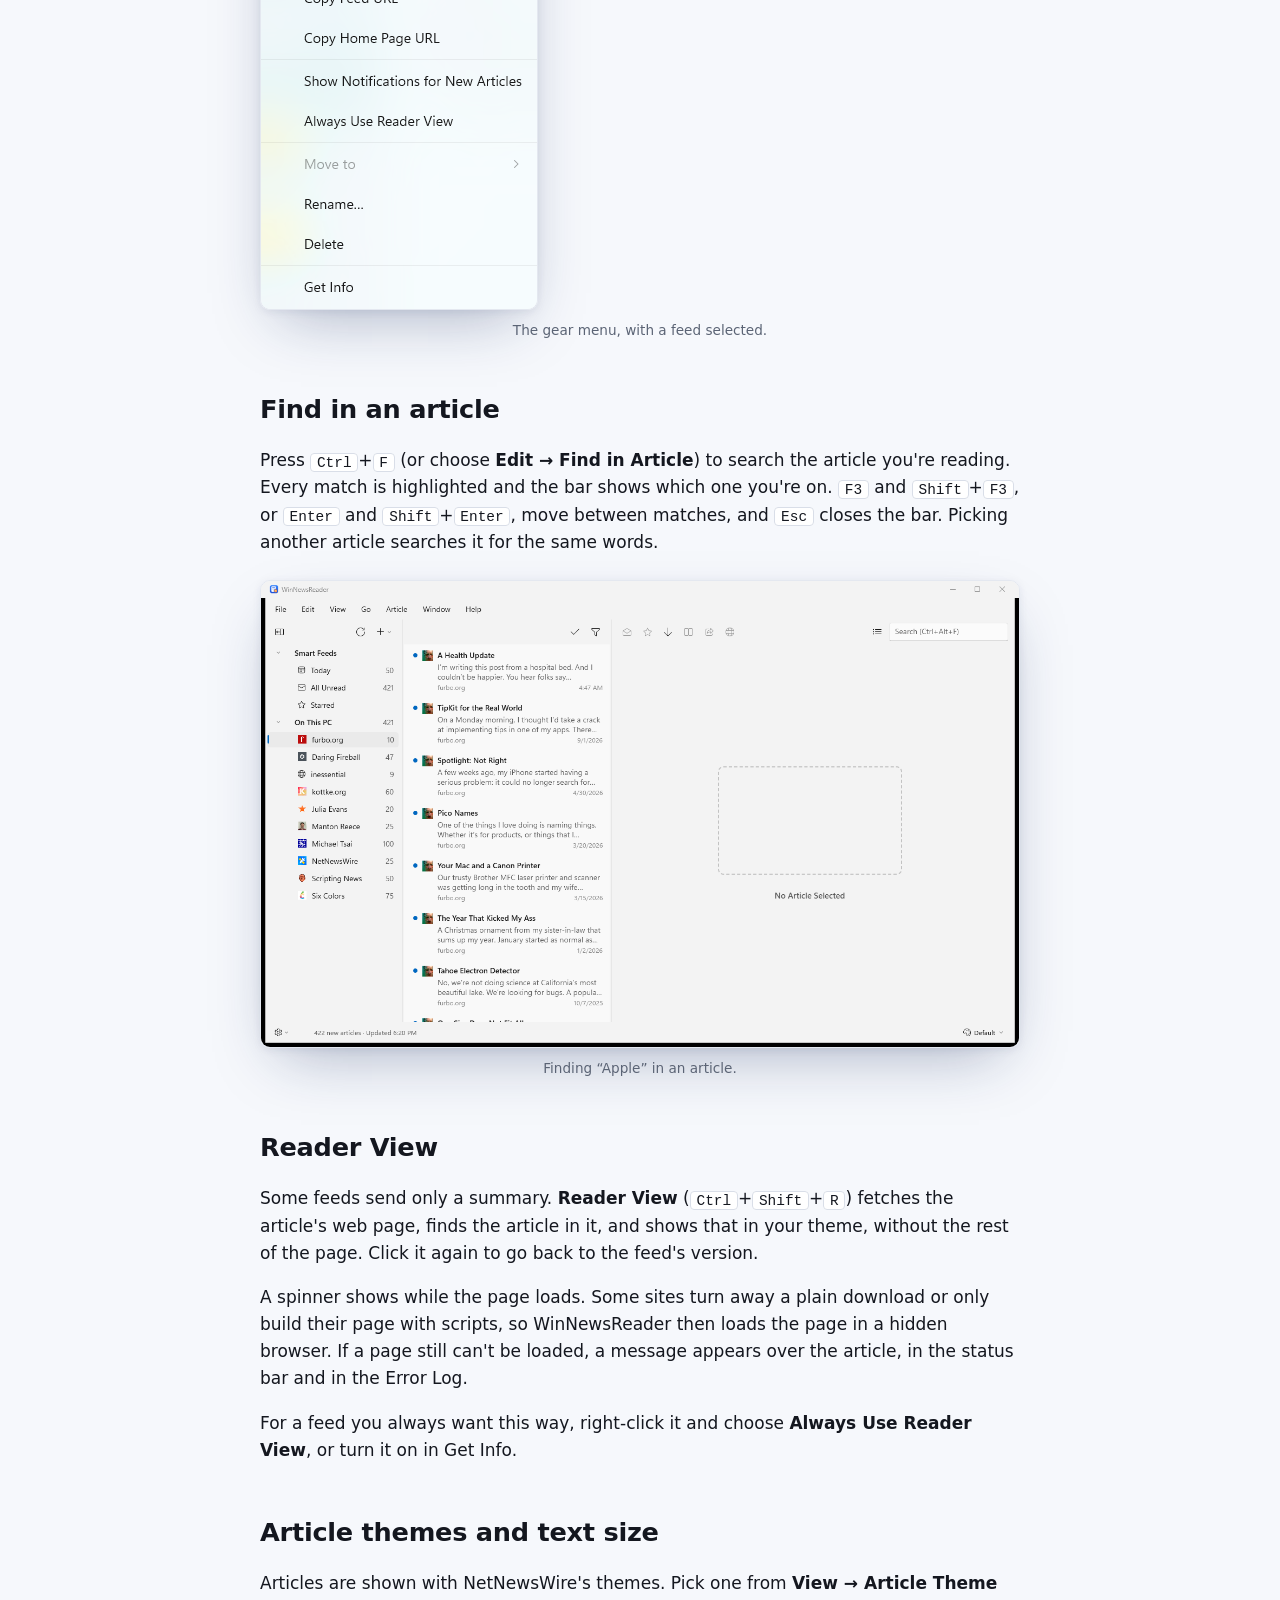
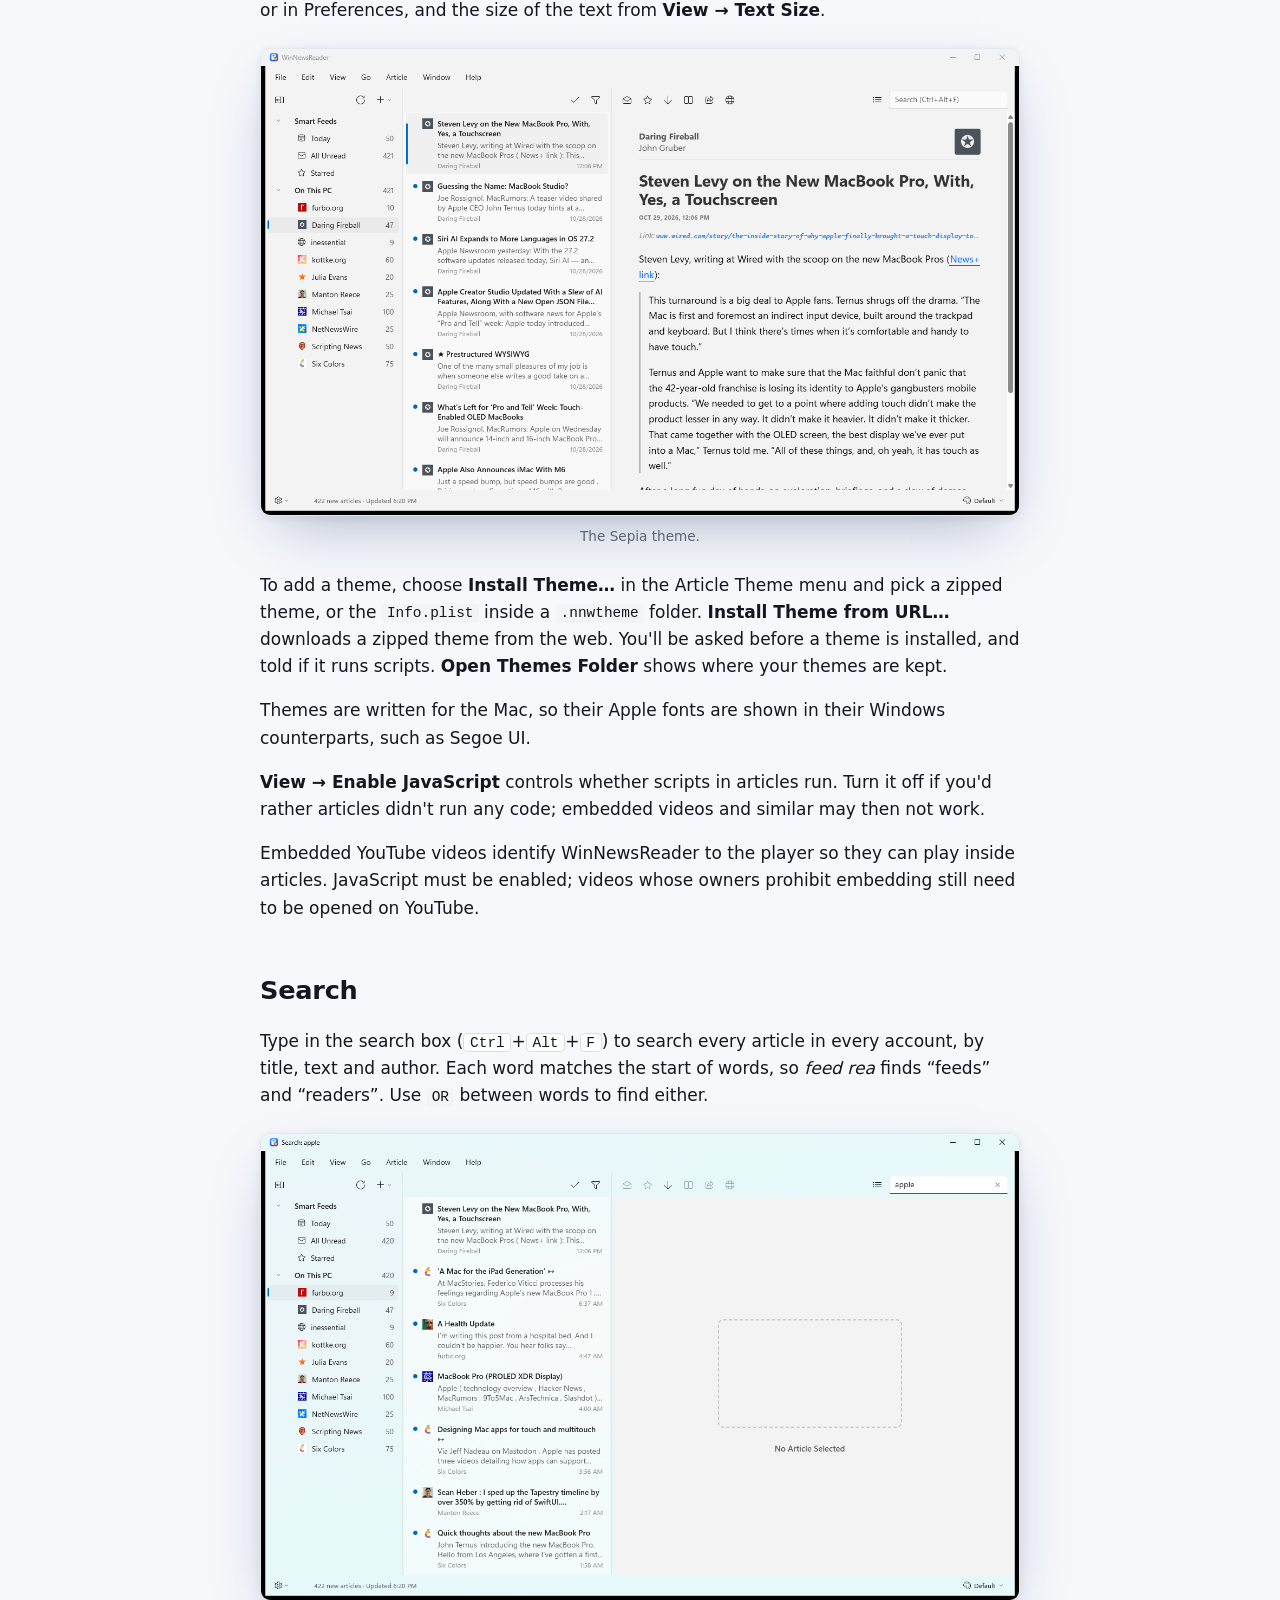
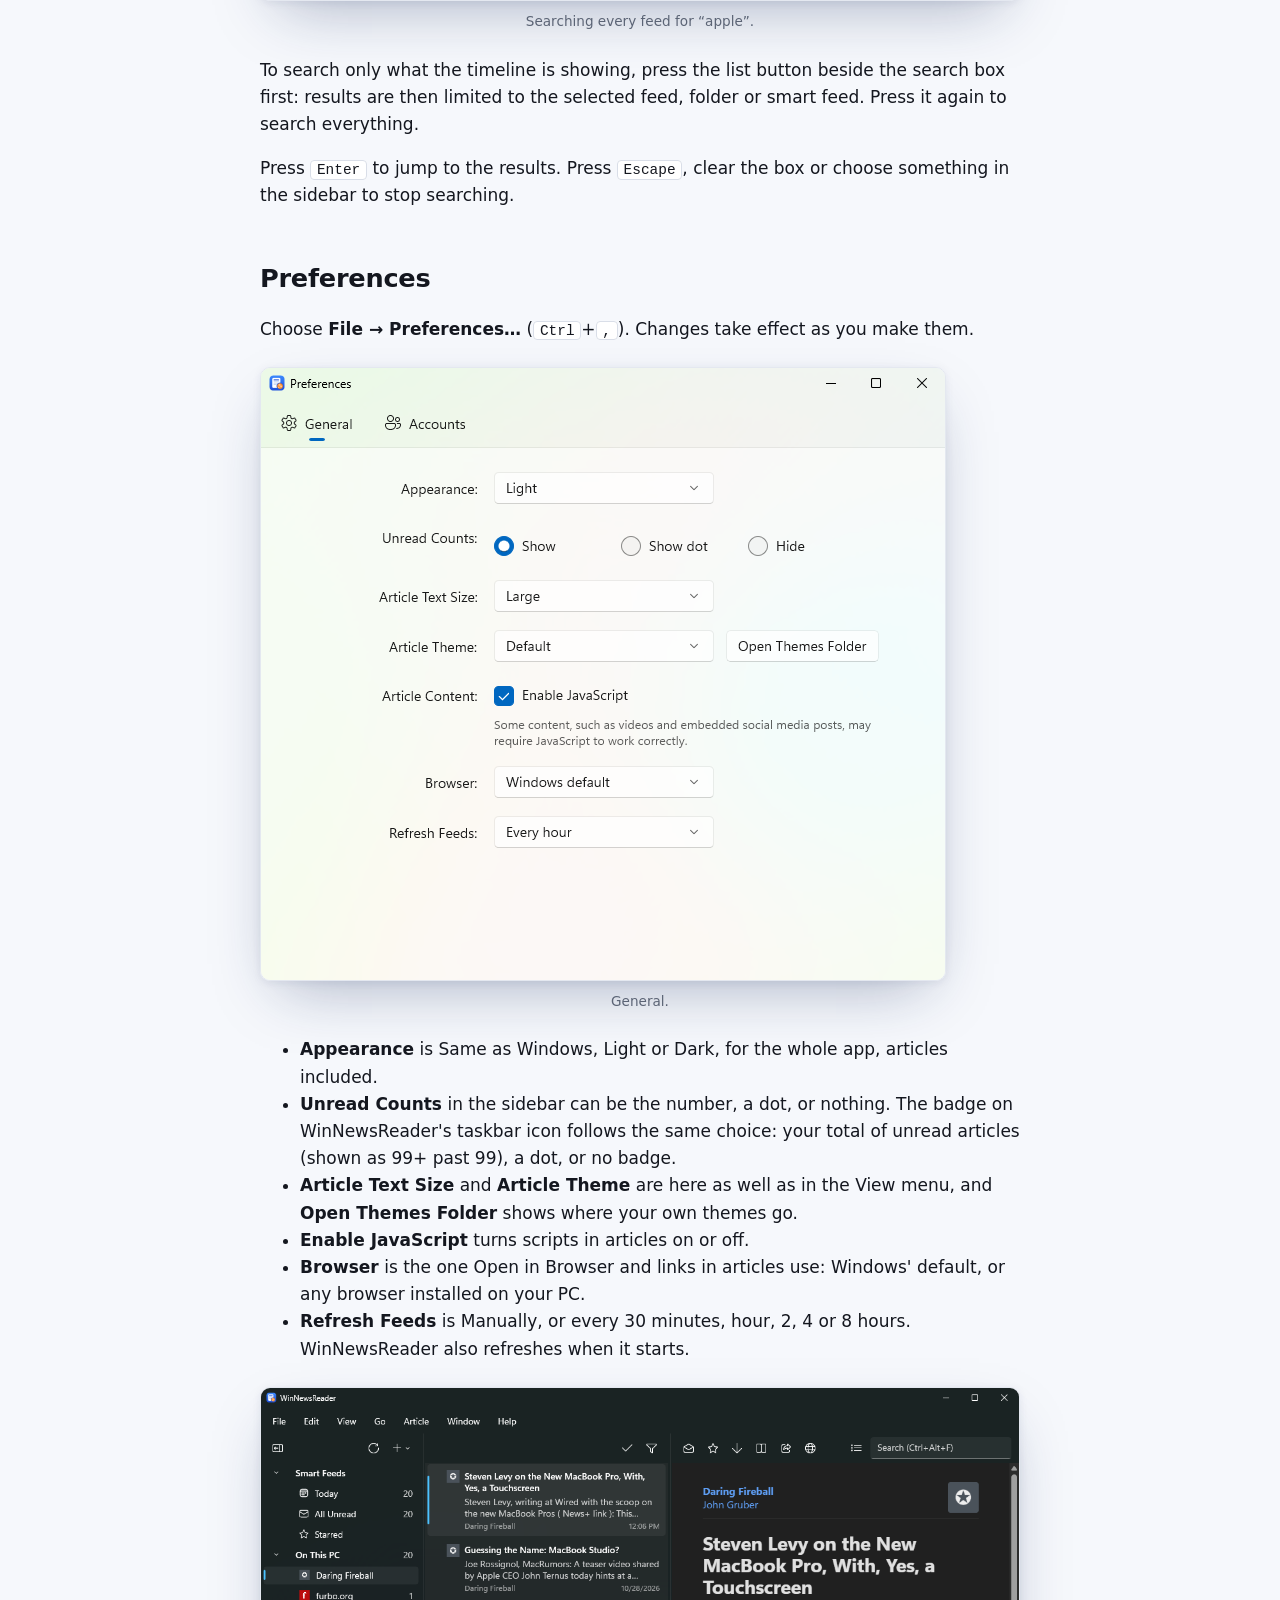
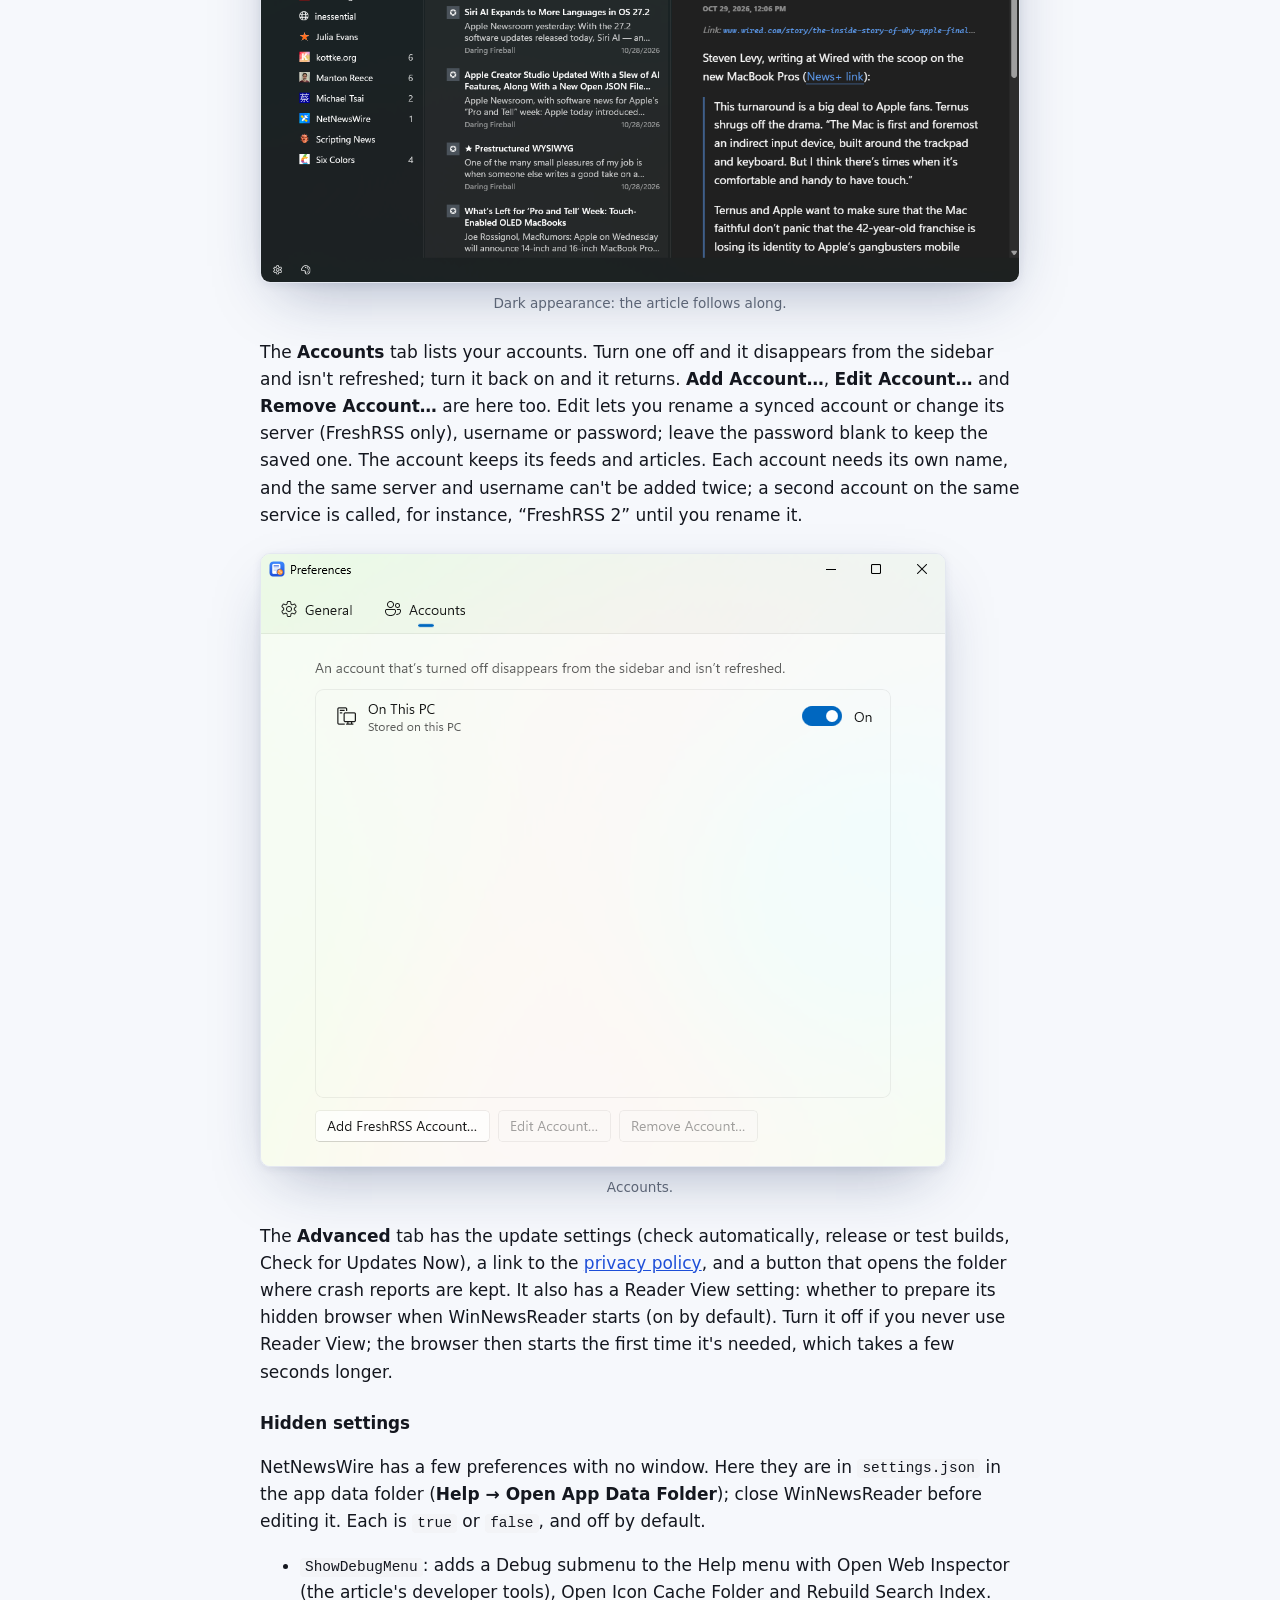
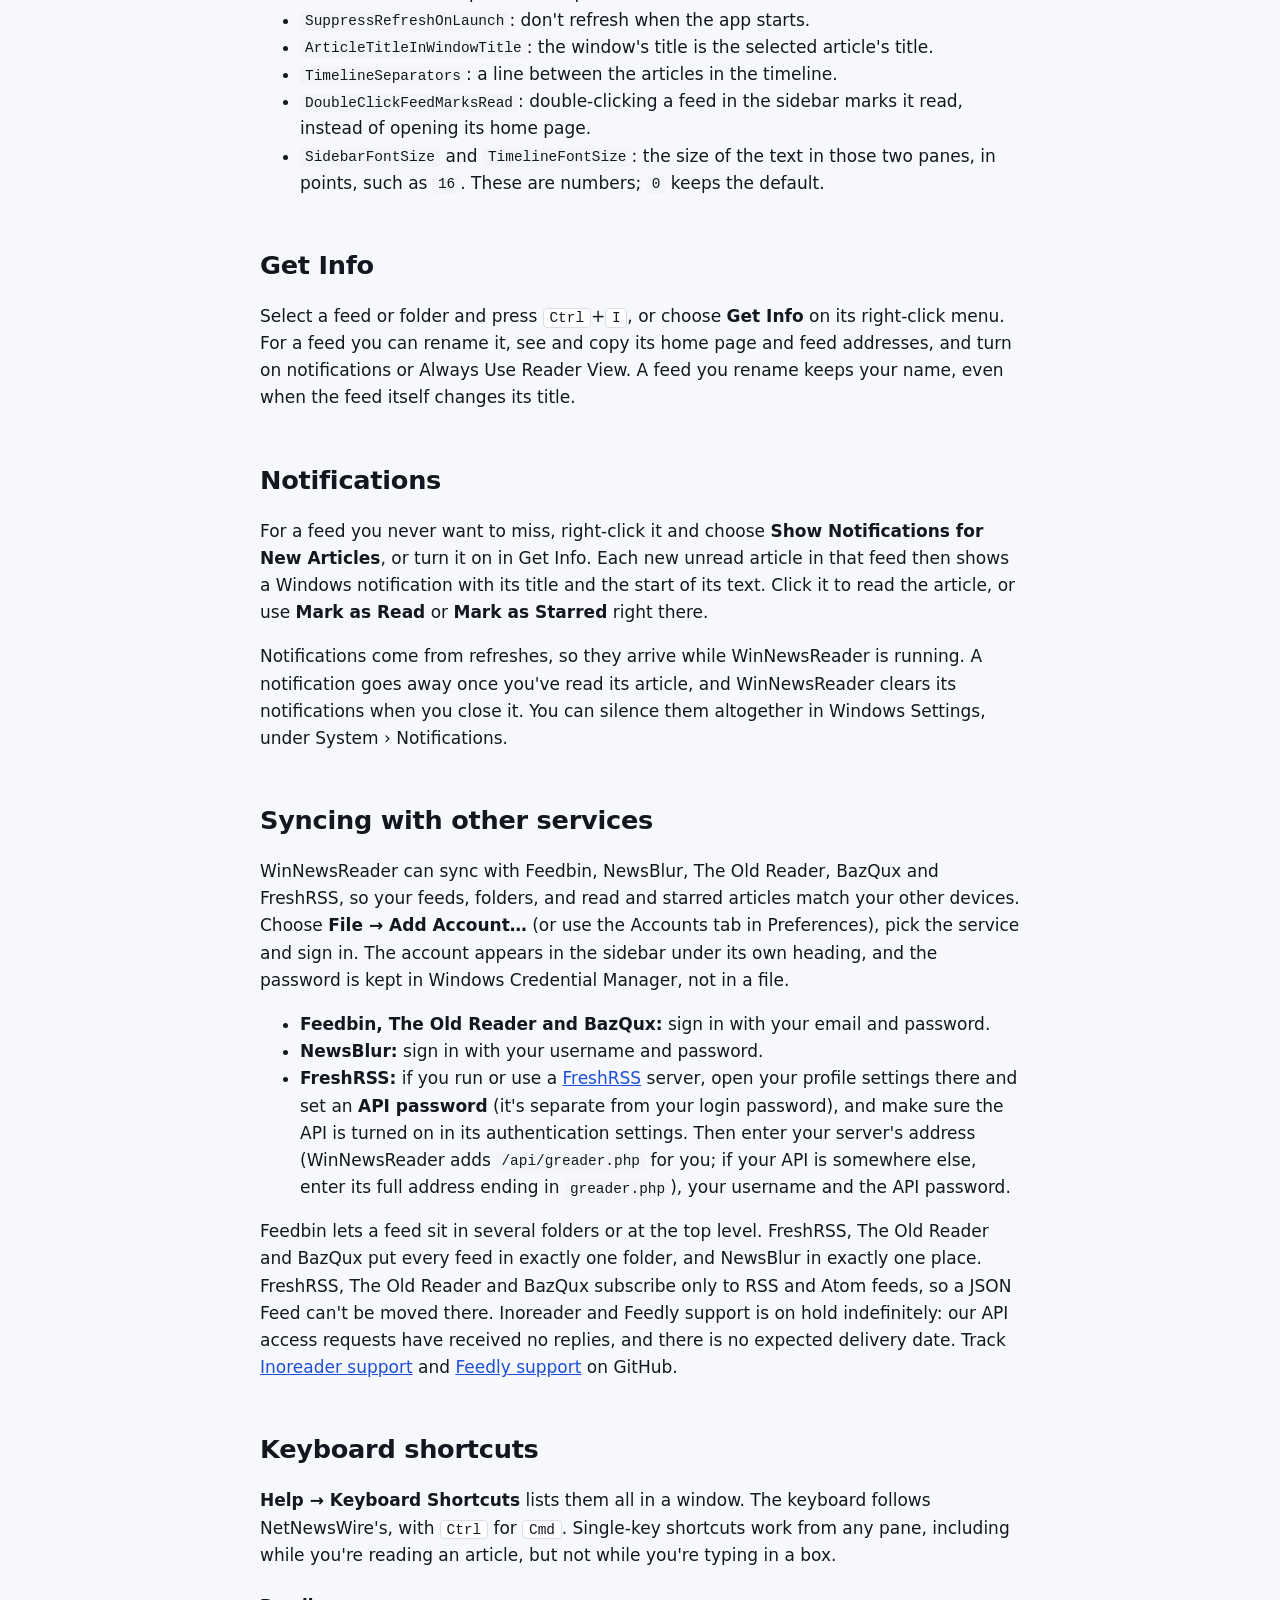
==== commit 05cb56c5: "docs(sync): put Inoreader and Feedly support on hold Co-Authored-By: Codex <noreply@openai.com>" ====
--- a/site/help/index.html
+++ b/site/help/index.html
@@ -253,7 +253,7 @@
 				<li><strong>NewsBlur:</strong> sign in with your username and password.</li>
 				<li><strong>FreshRSS:</strong> if you run or use a <a href="https://freshrss.org/">FreshRSS</a> server, open your profile settings there and set an <strong>API password</strong> (it's separate from your login password), and make sure the API is turned on in its authentication settings. Then enter your server's address (WinNewsReader adds <code>/api/greader.php</code> for you; if your API is somewhere else, enter its full address ending in <code>greader.php</code>), your username and the API password.</li>
 			</ul>
-			<p>Feedbin lets a feed sit in several folders or at the top level. FreshRSS, The Old Reader and BazQux put every feed in exactly one folder, and NewsBlur in exactly one place. FreshRSS, The Old Reader and BazQux subscribe only to RSS and Atom feeds, so a JSON Feed can't be moved there. Inoreader and Feedly aren't supported yet.</p>
+			<p>Feedbin lets a feed sit in several folders or at the top level. FreshRSS, The Old Reader and BazQux put every feed in exactly one folder, and NewsBlur in exactly one place. FreshRSS, The Old Reader and BazQux subscribe only to RSS and Atom feeds, so a JSON Feed can't be moved there. Inoreader and Feedly support is on hold indefinitely: our API access requests have received no replies, and there is no expected delivery date. Track <a href="https://github.com/shaztechio/WinNewsReader/issues/27">Inoreader support</a> and <a href="https://github.com/shaztechio/WinNewsReader/issues/28">Feedly support</a> on GitHub.</p>
 		</section>
 
 		<section id="keyboard">
@@ -341,6 +341,7 @@
 			WinNewsReader is a Windows port of <a href="https://github.com/Ranchero-Software/NetNewsWire">NetNewsWire</a>
 			by Brent Simmons and contributors, used under the MIT license. It isn’t affiliated with or endorsed by NetNewsWire.
 		</p>
+		<p><a href="https://shaztech.io/">Created by shaztech.io</a></p>
 	</footer>
 </body>
 </html>
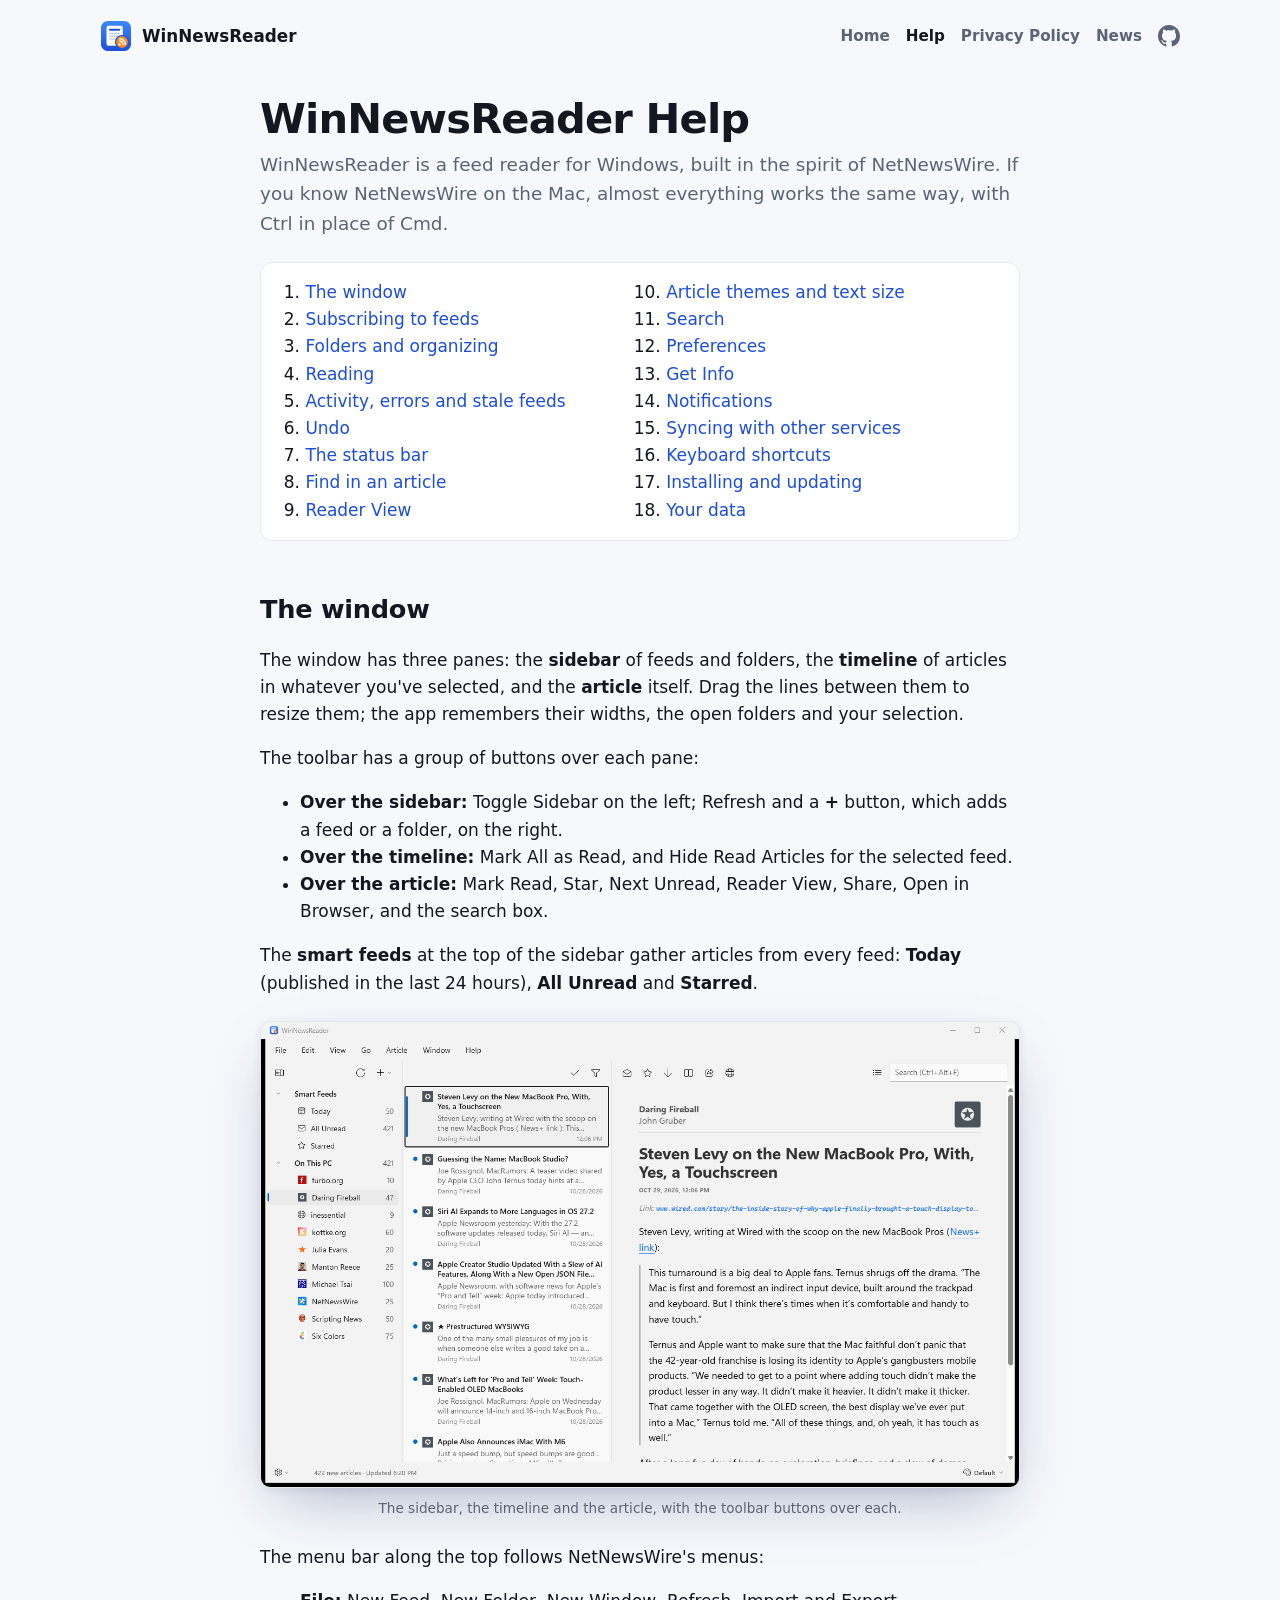
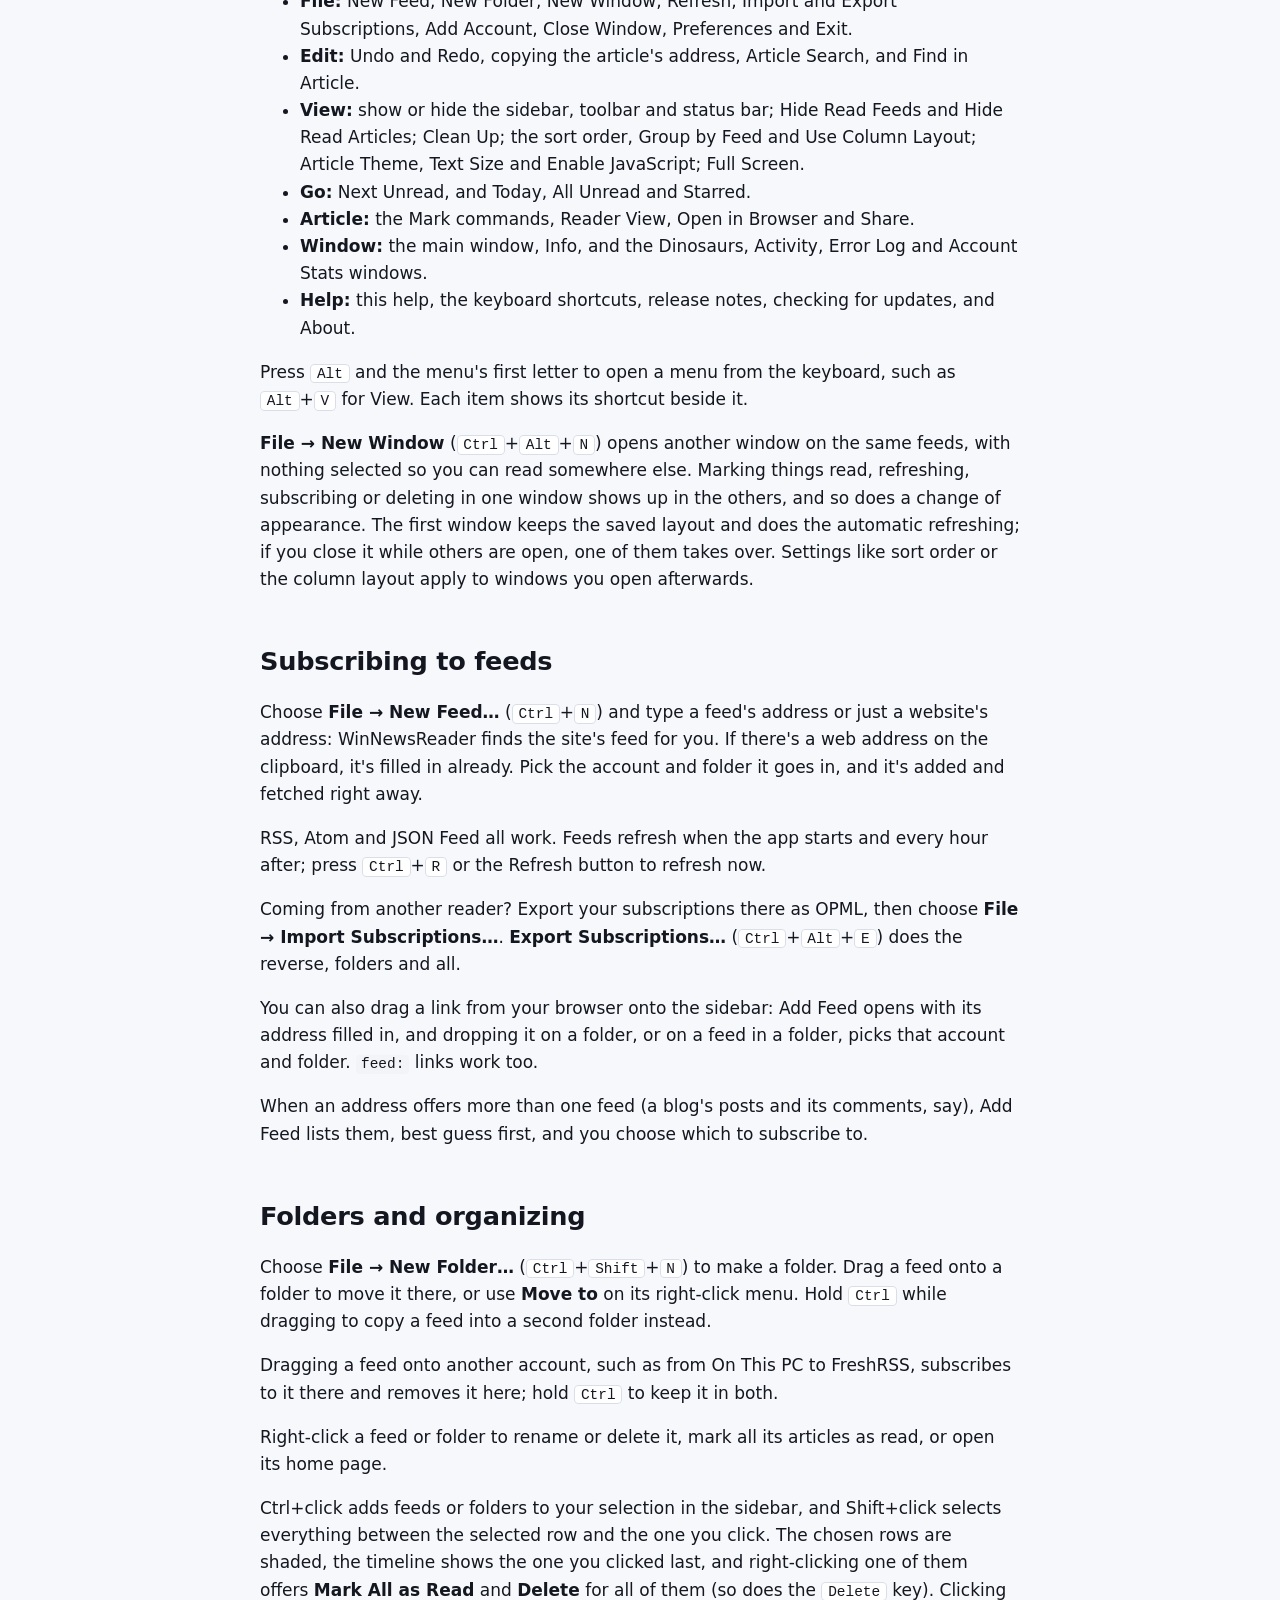
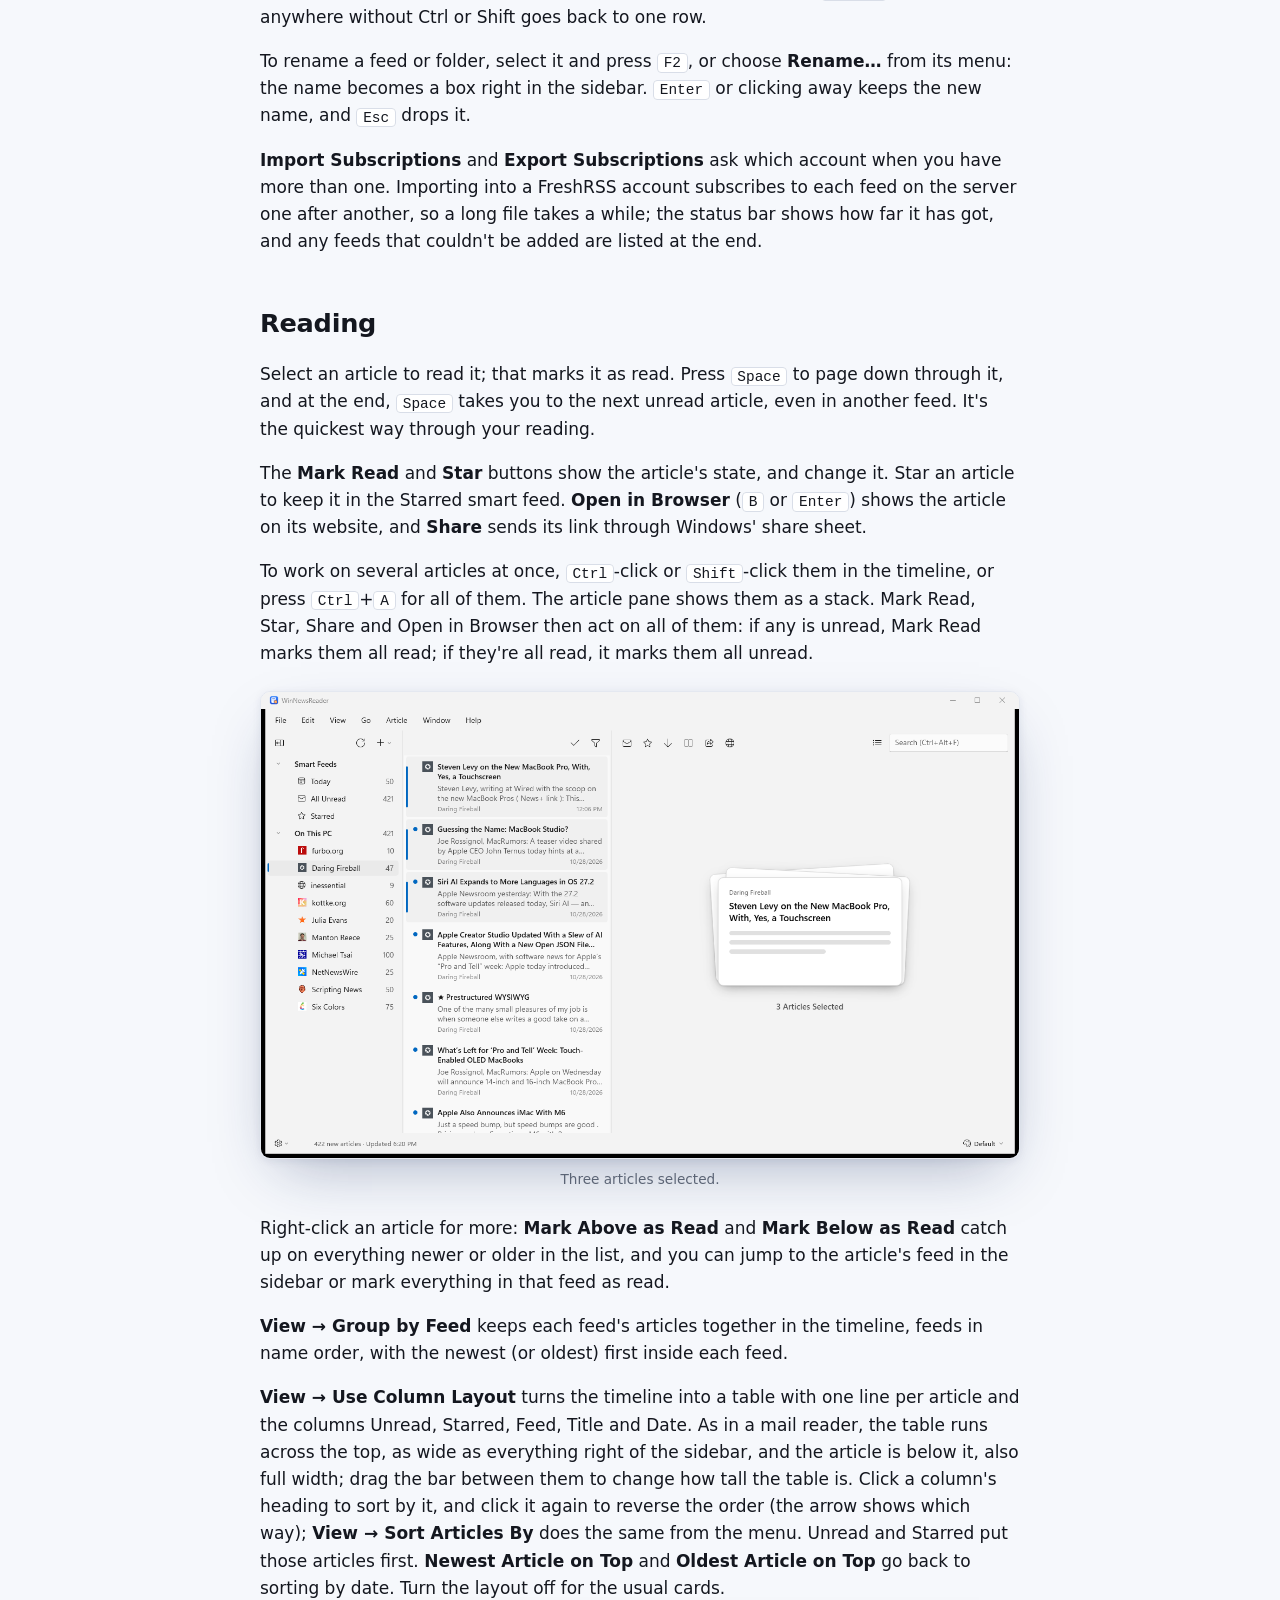
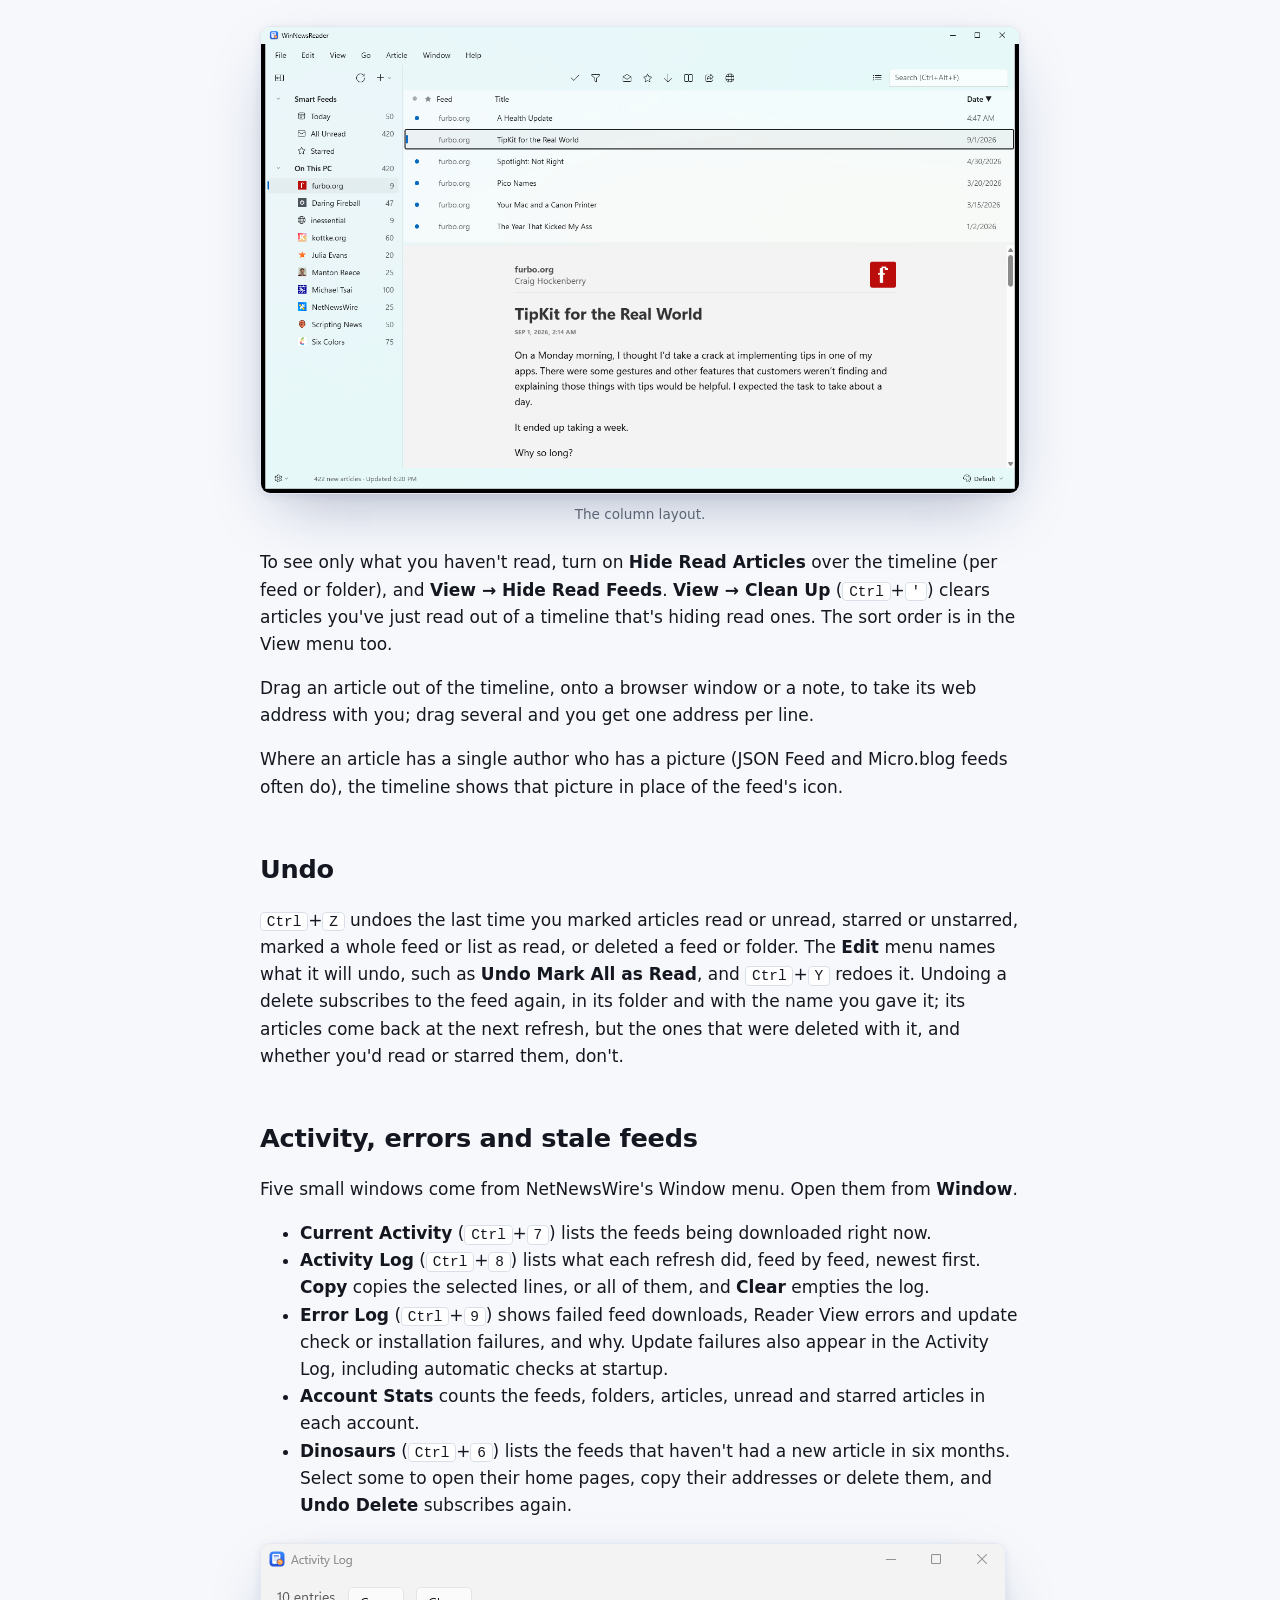
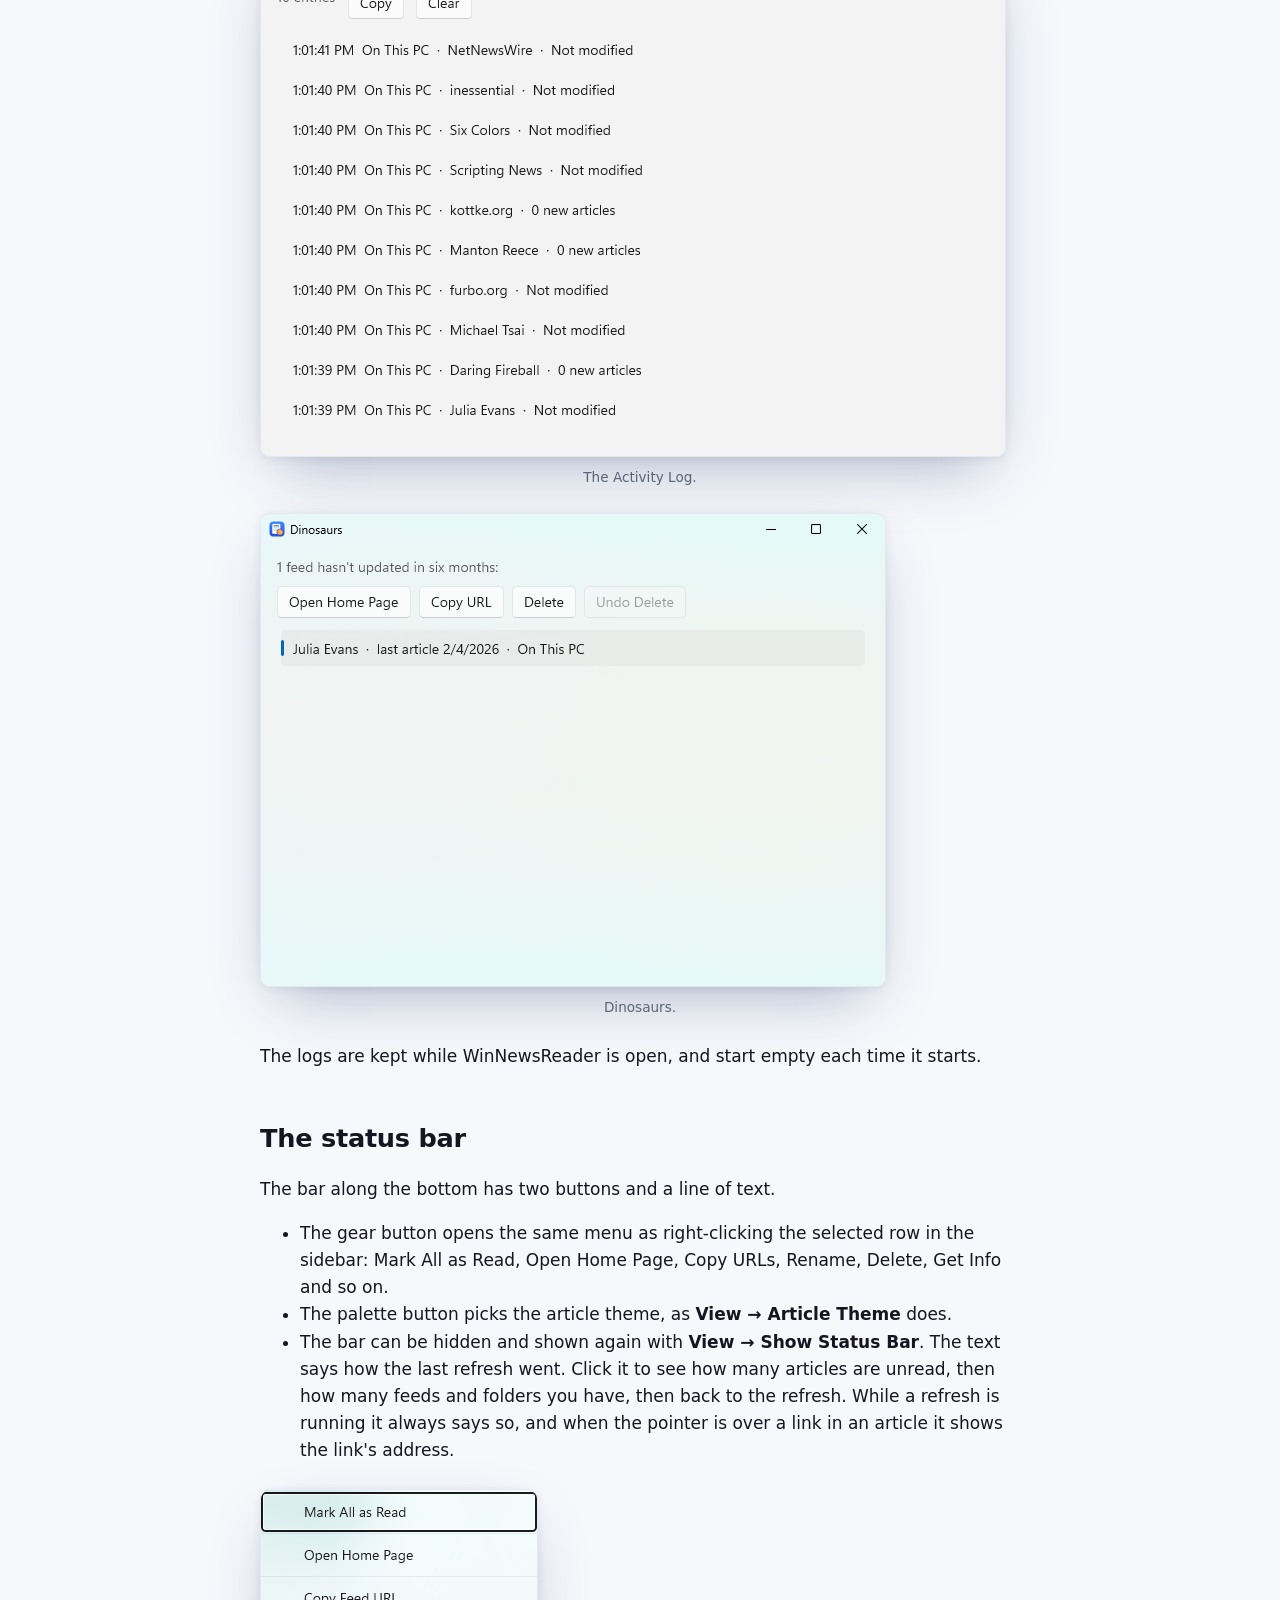
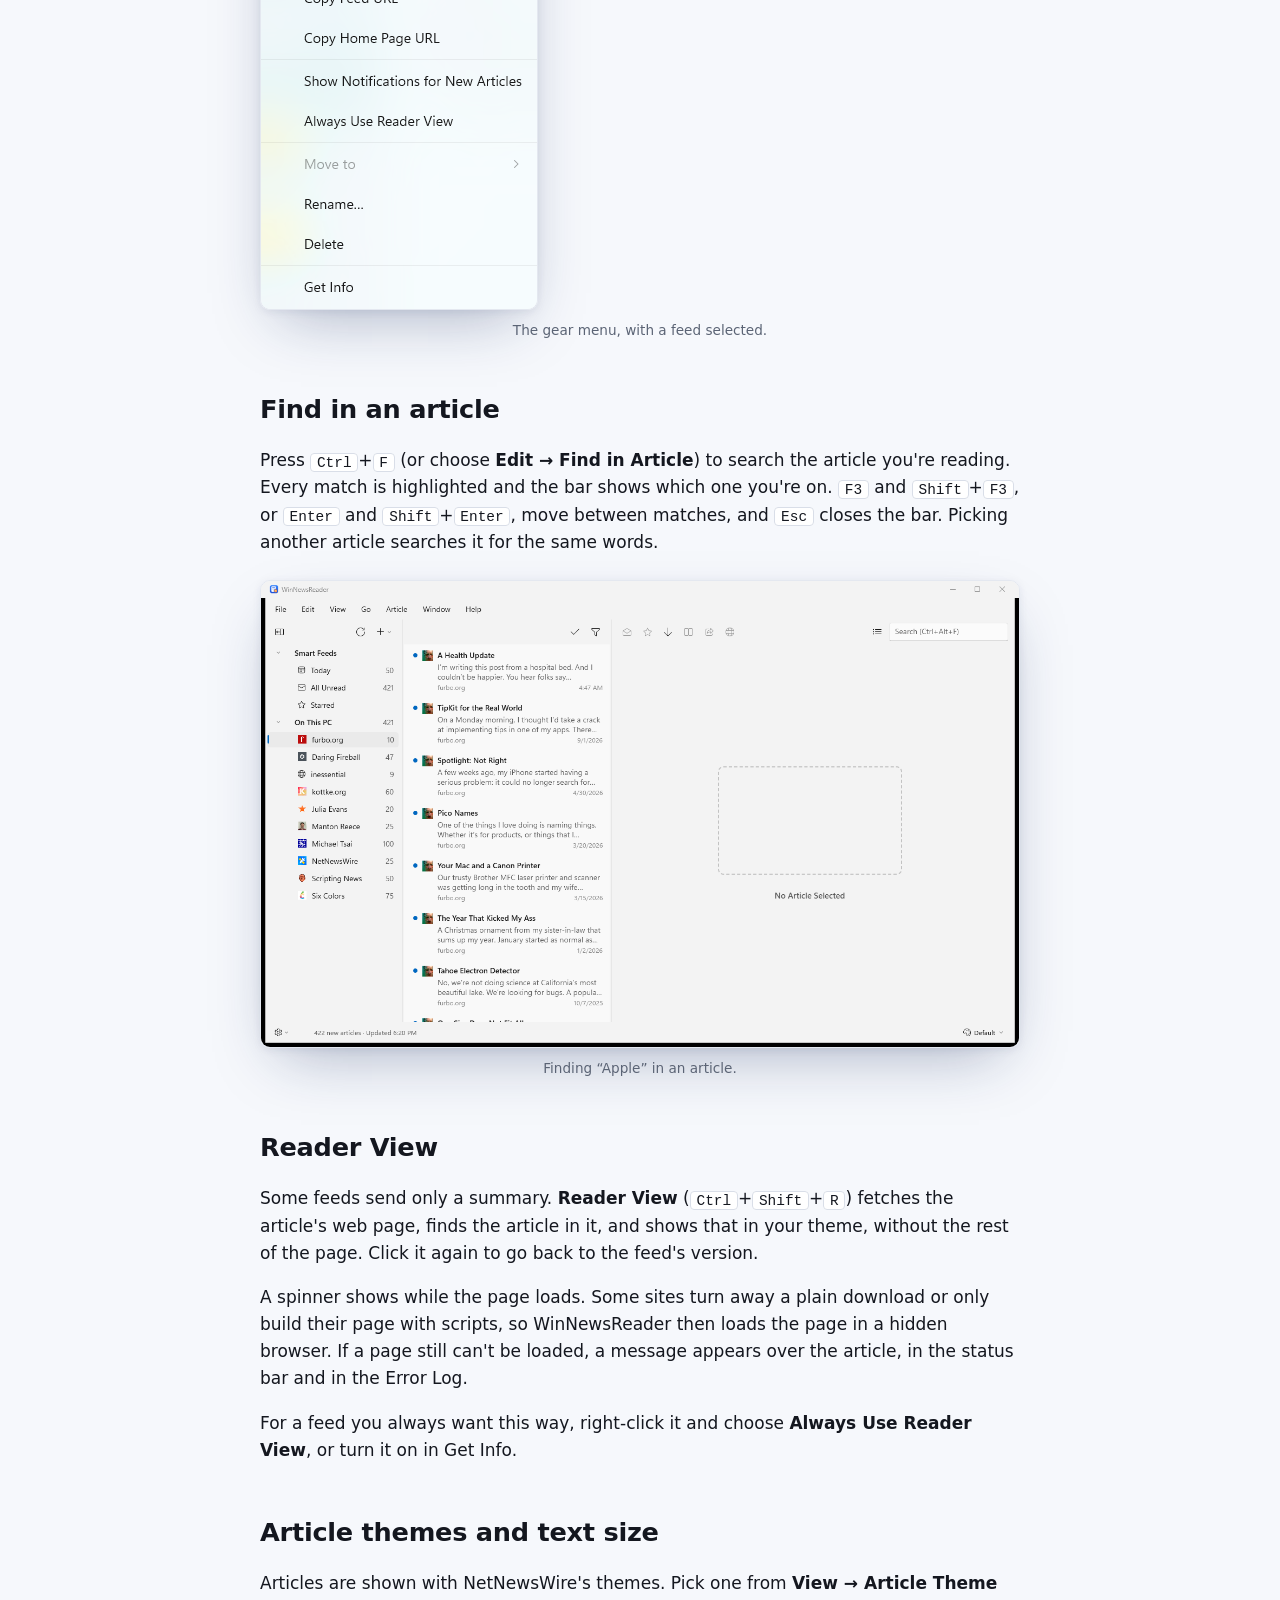
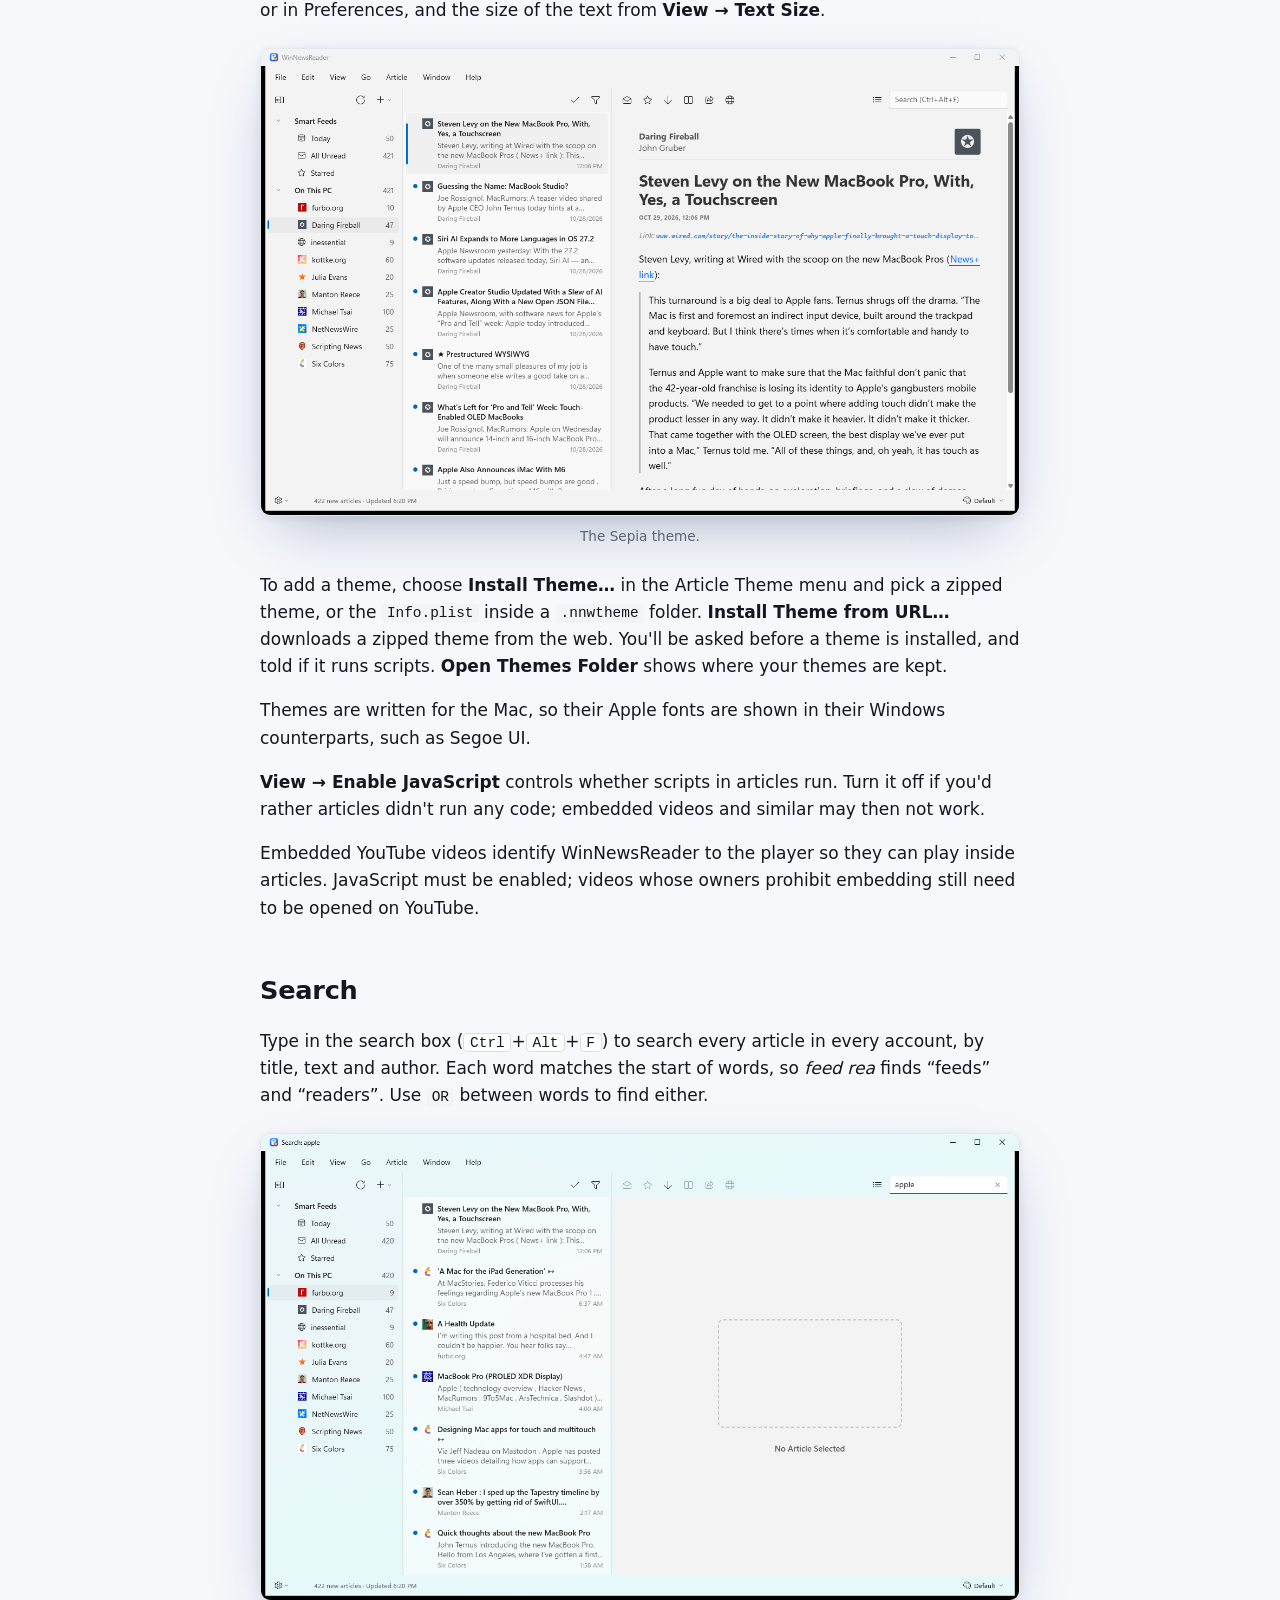
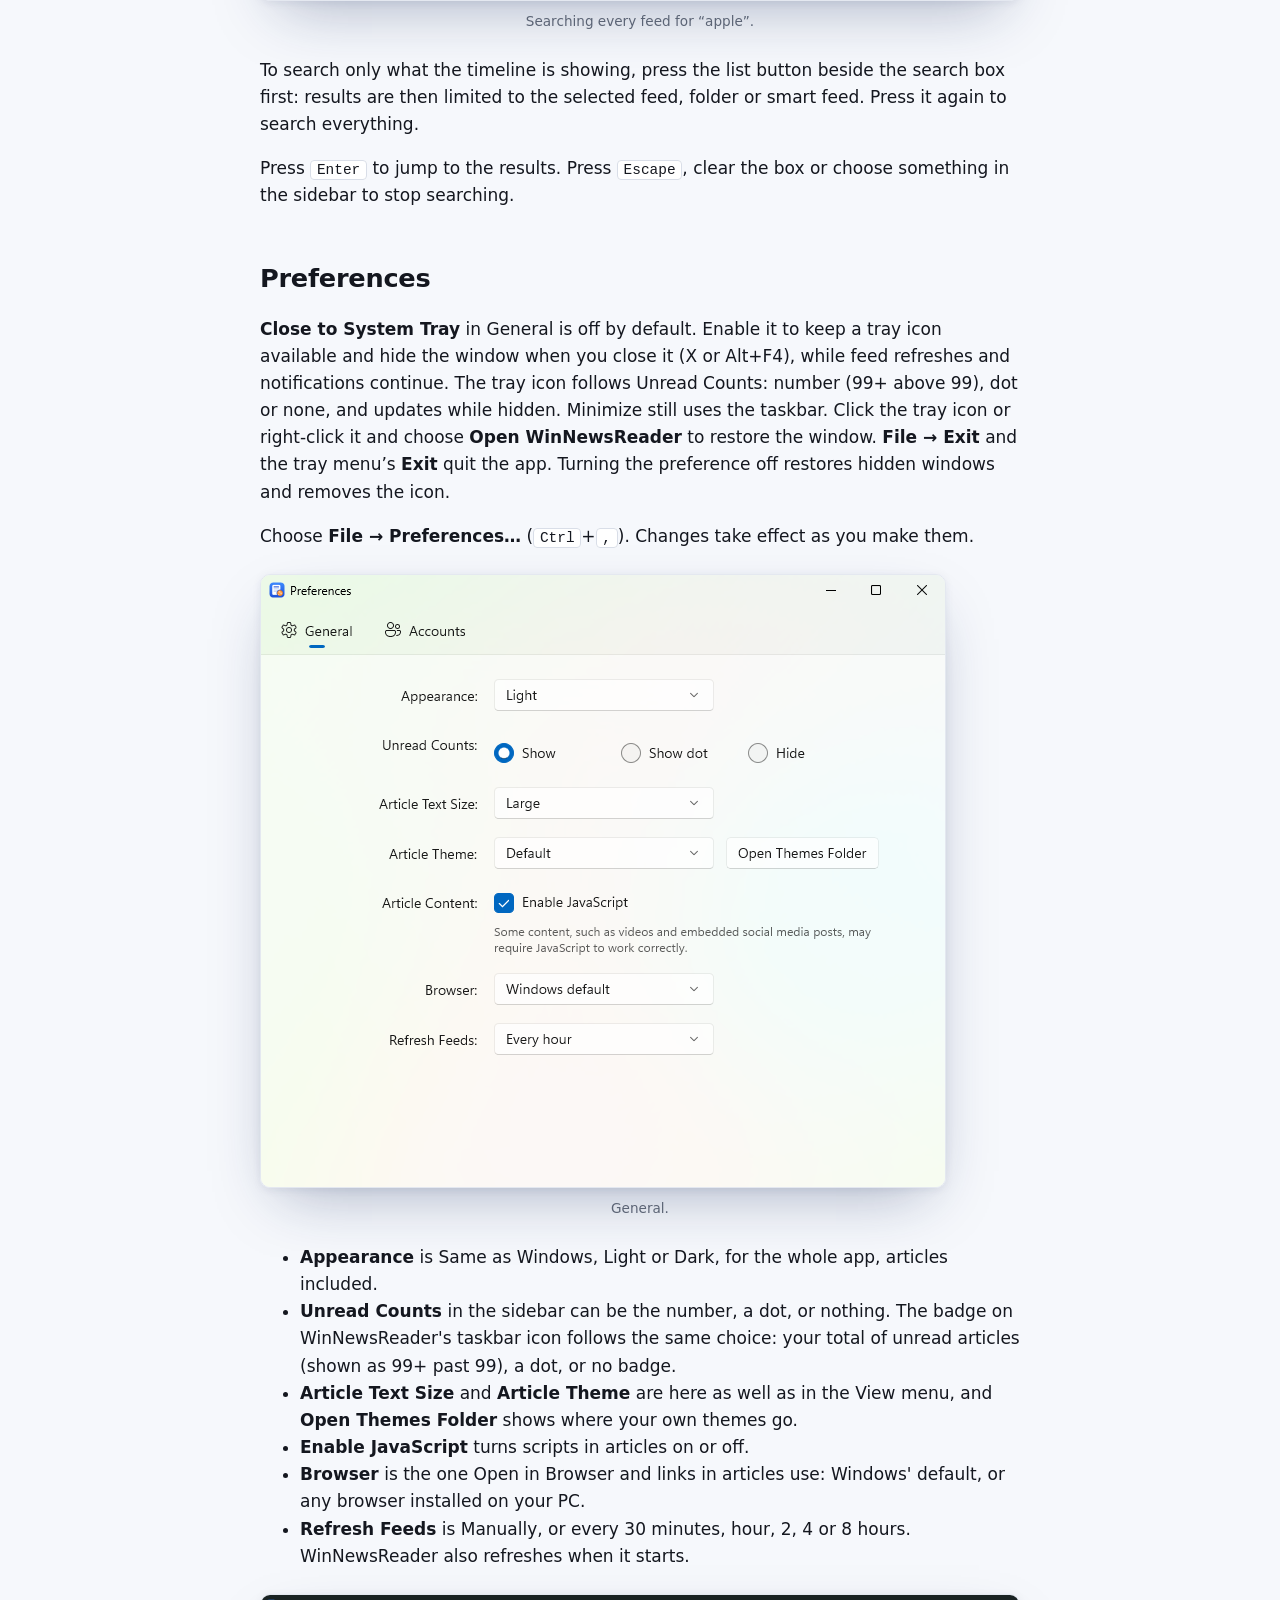
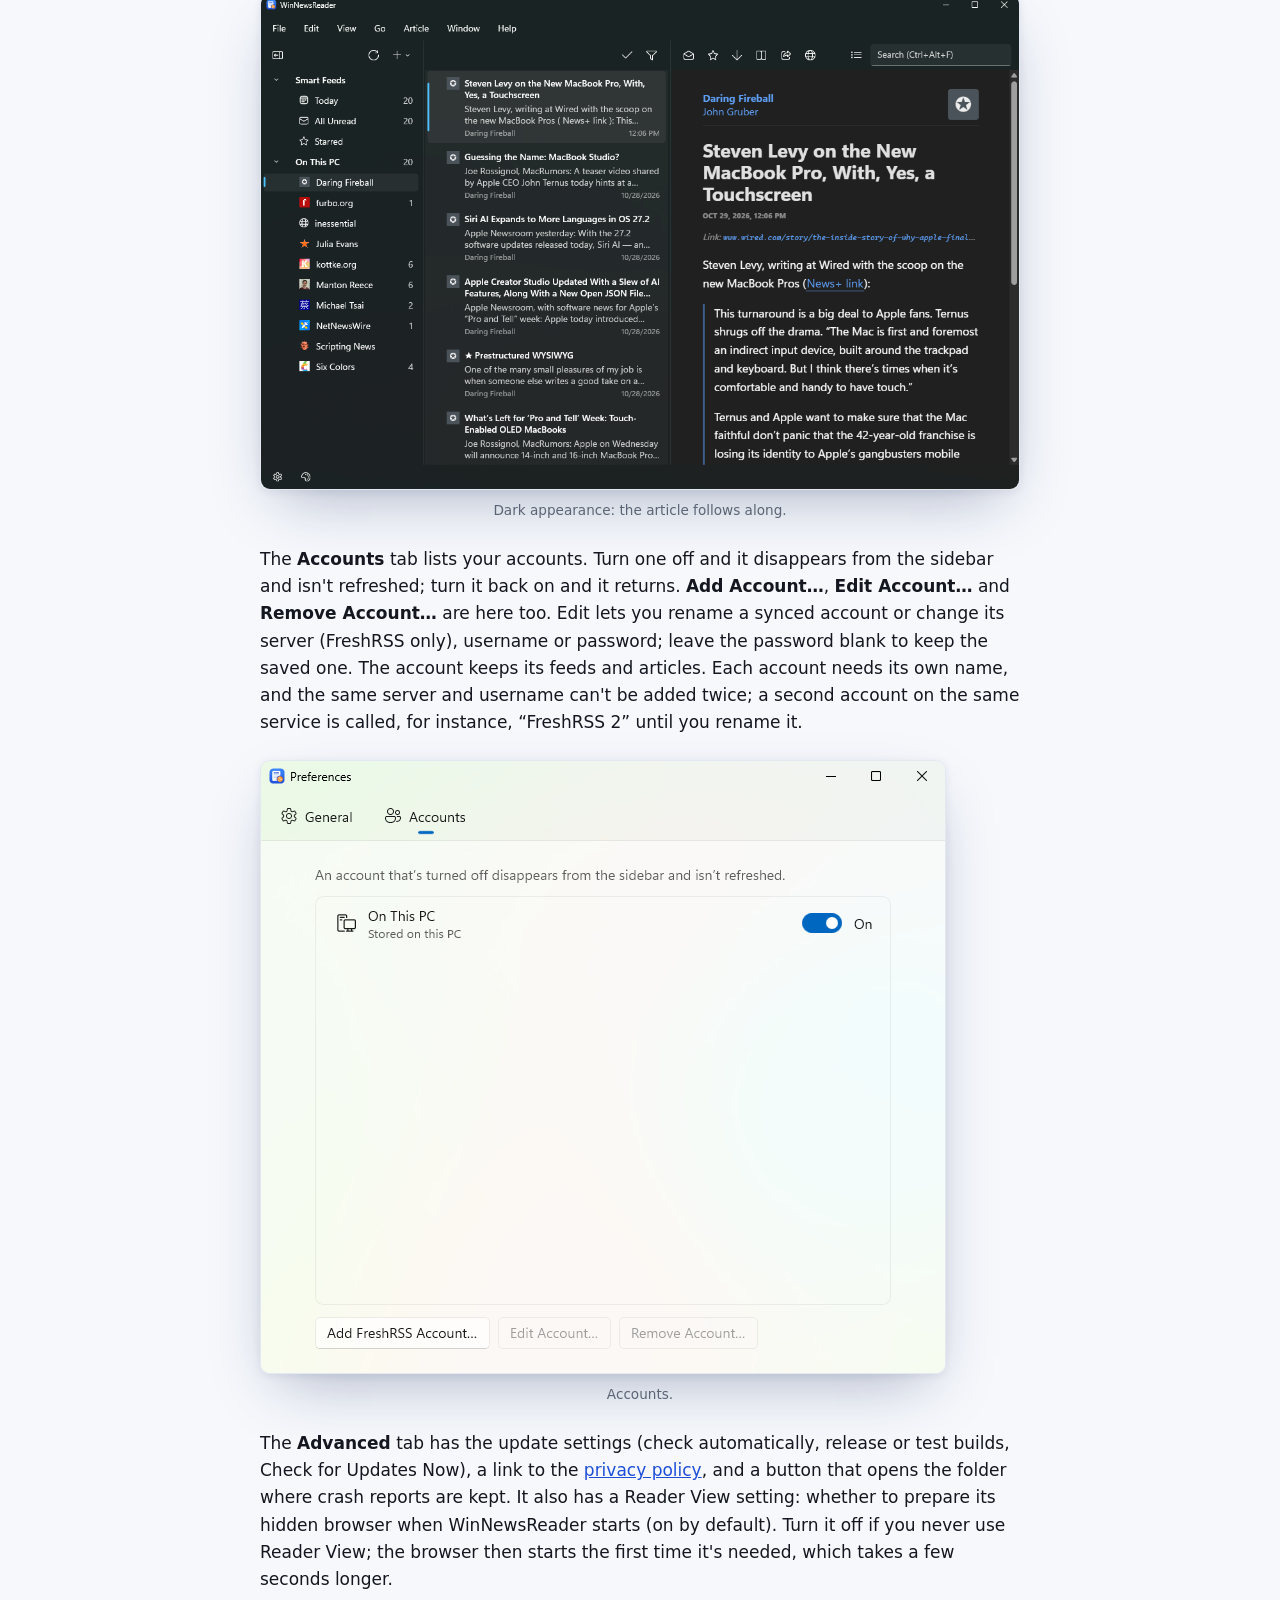
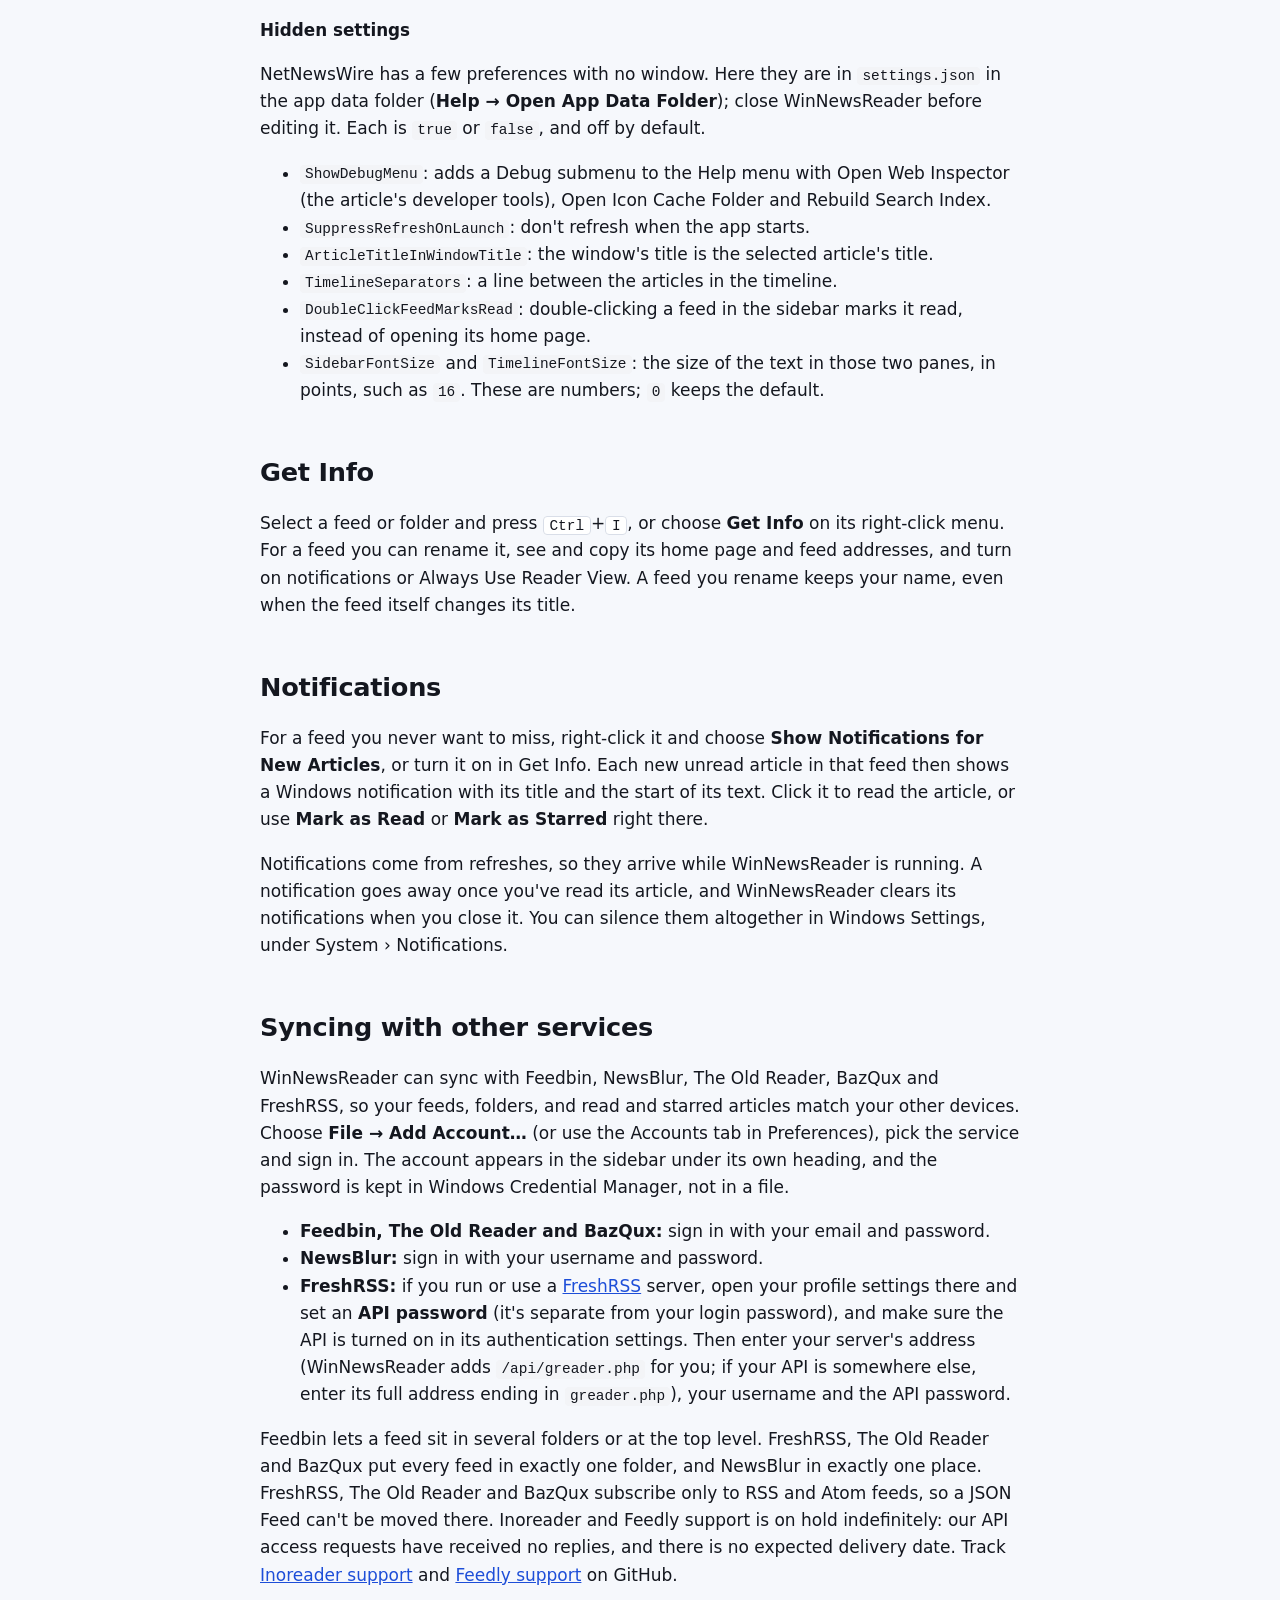
==== commit b036a901: "feat(app): add close to system tray preference Keep feed refreshes and notifications running when wi" ====
--- a/site/help/index.html
+++ b/site/help/index.html
@@ -199,6 +199,7 @@
 
 		<section id="preferences">
 			<h2>Preferences</h2>
+			<p><strong>Close to System Tray</strong> in General is off by default. Enable it to keep a tray icon available and hide the window when you close it (X or Alt+F4), while feed refreshes and notifications continue. The tray icon follows Unread Counts: number (99+ above 99), dot or none, and updates while hidden. Minimize still uses the taskbar. Click the tray icon or right-click it and choose <strong>Open WinNewsReader</strong> to restore the window. <strong>File → Exit</strong> and the tray menu’s <strong>Exit</strong> quit the app. Turning the preference off restores hidden windows and removes the icon.</p>
 			<p>Choose <strong>File → Preferences…</strong> (<kbd>Ctrl</kbd>+<kbd>,</kbd>). Changes take effect as you make them.</p>
 			<figure class="shot narrow">
 				<img src="images/preferences-general.png" width="684" height="612" alt="The General preferences: Appearance, Unread Counts, Article Text Size, Article Theme, Article Content, Browser and Refresh Feeds." loading="lazy">
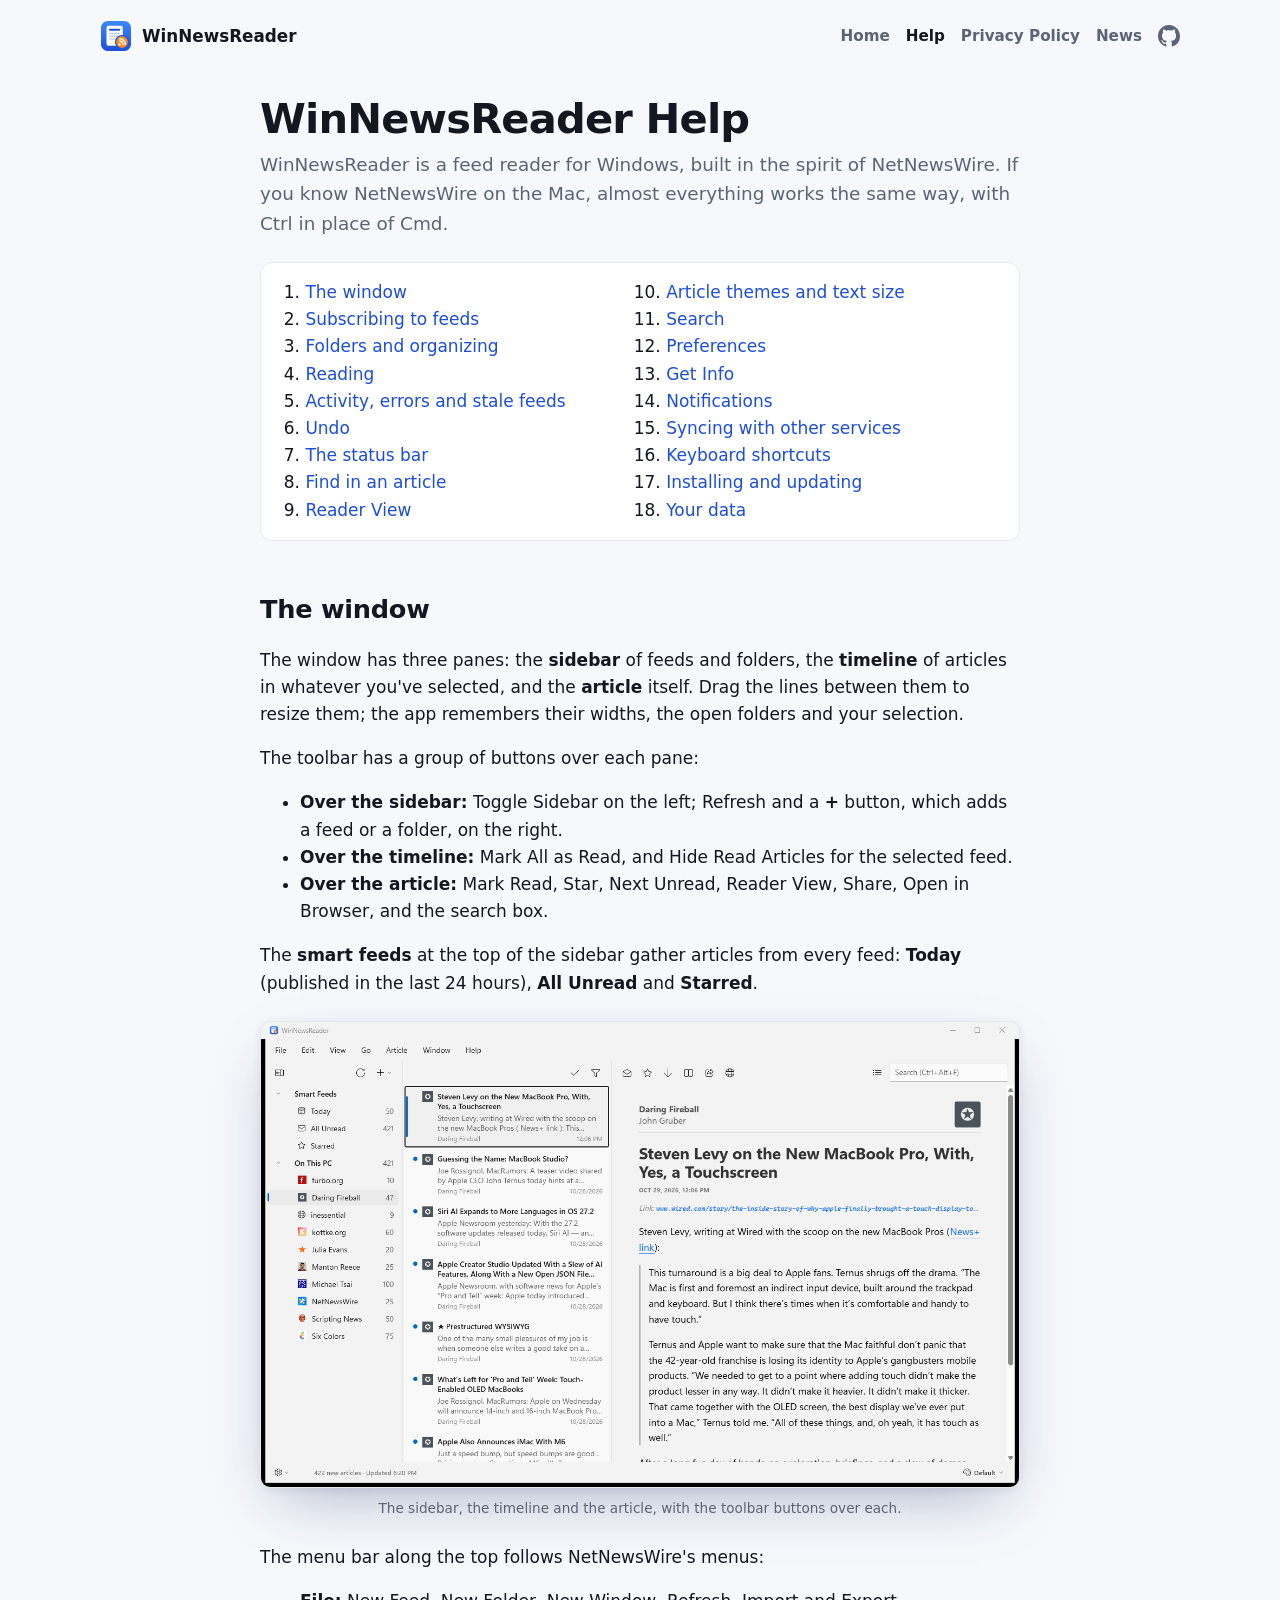
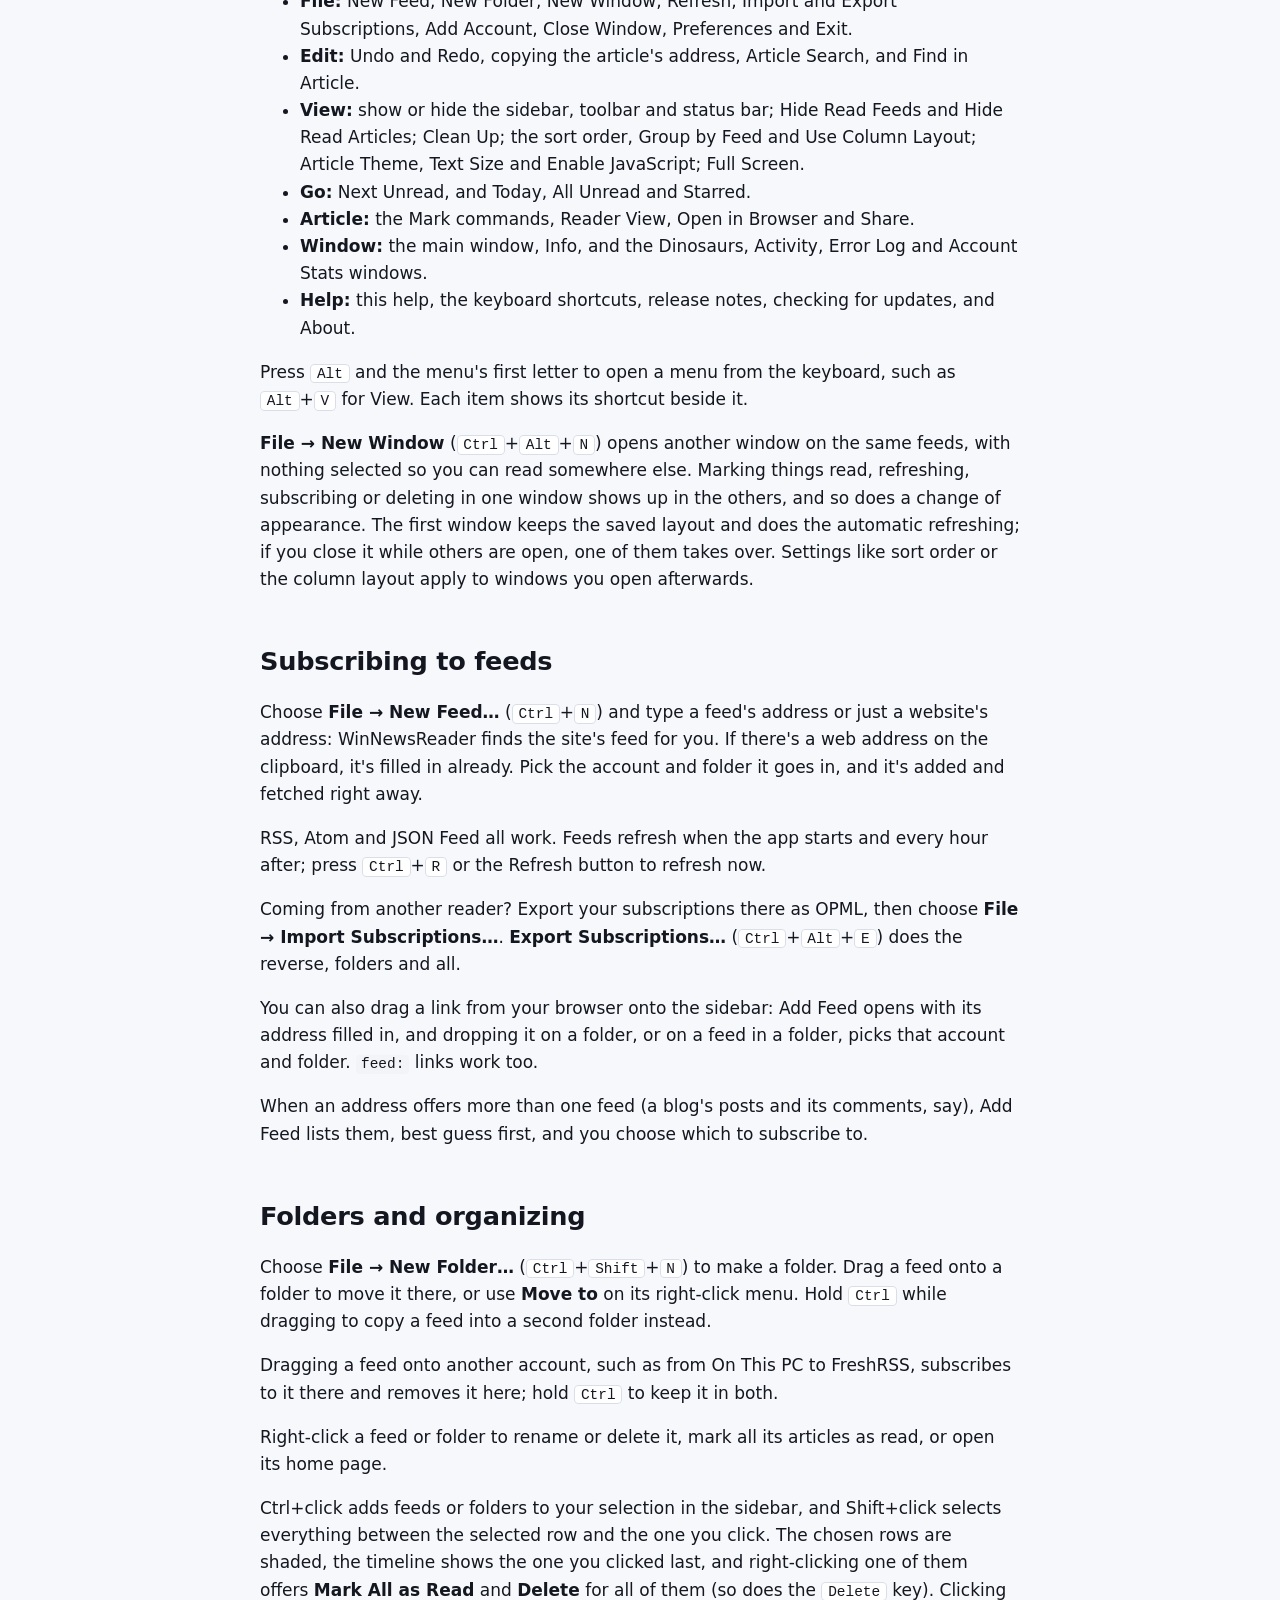
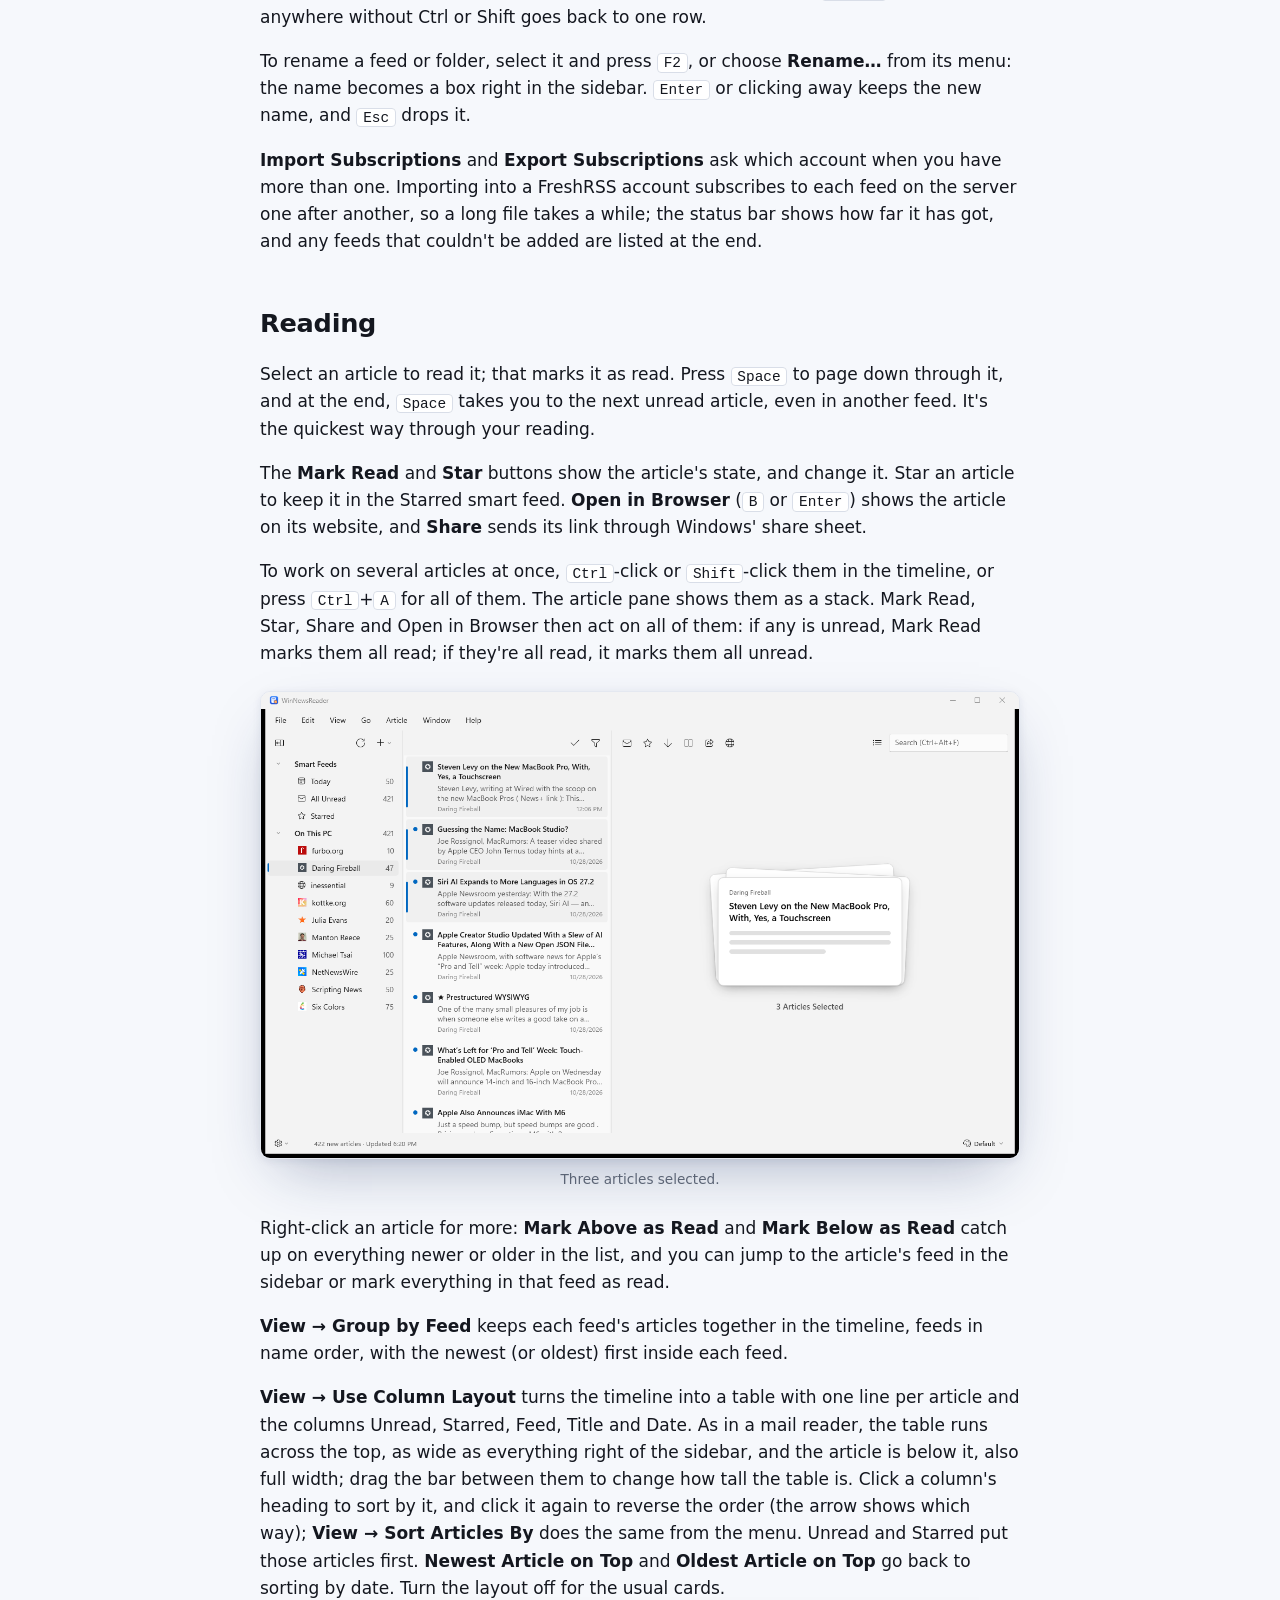
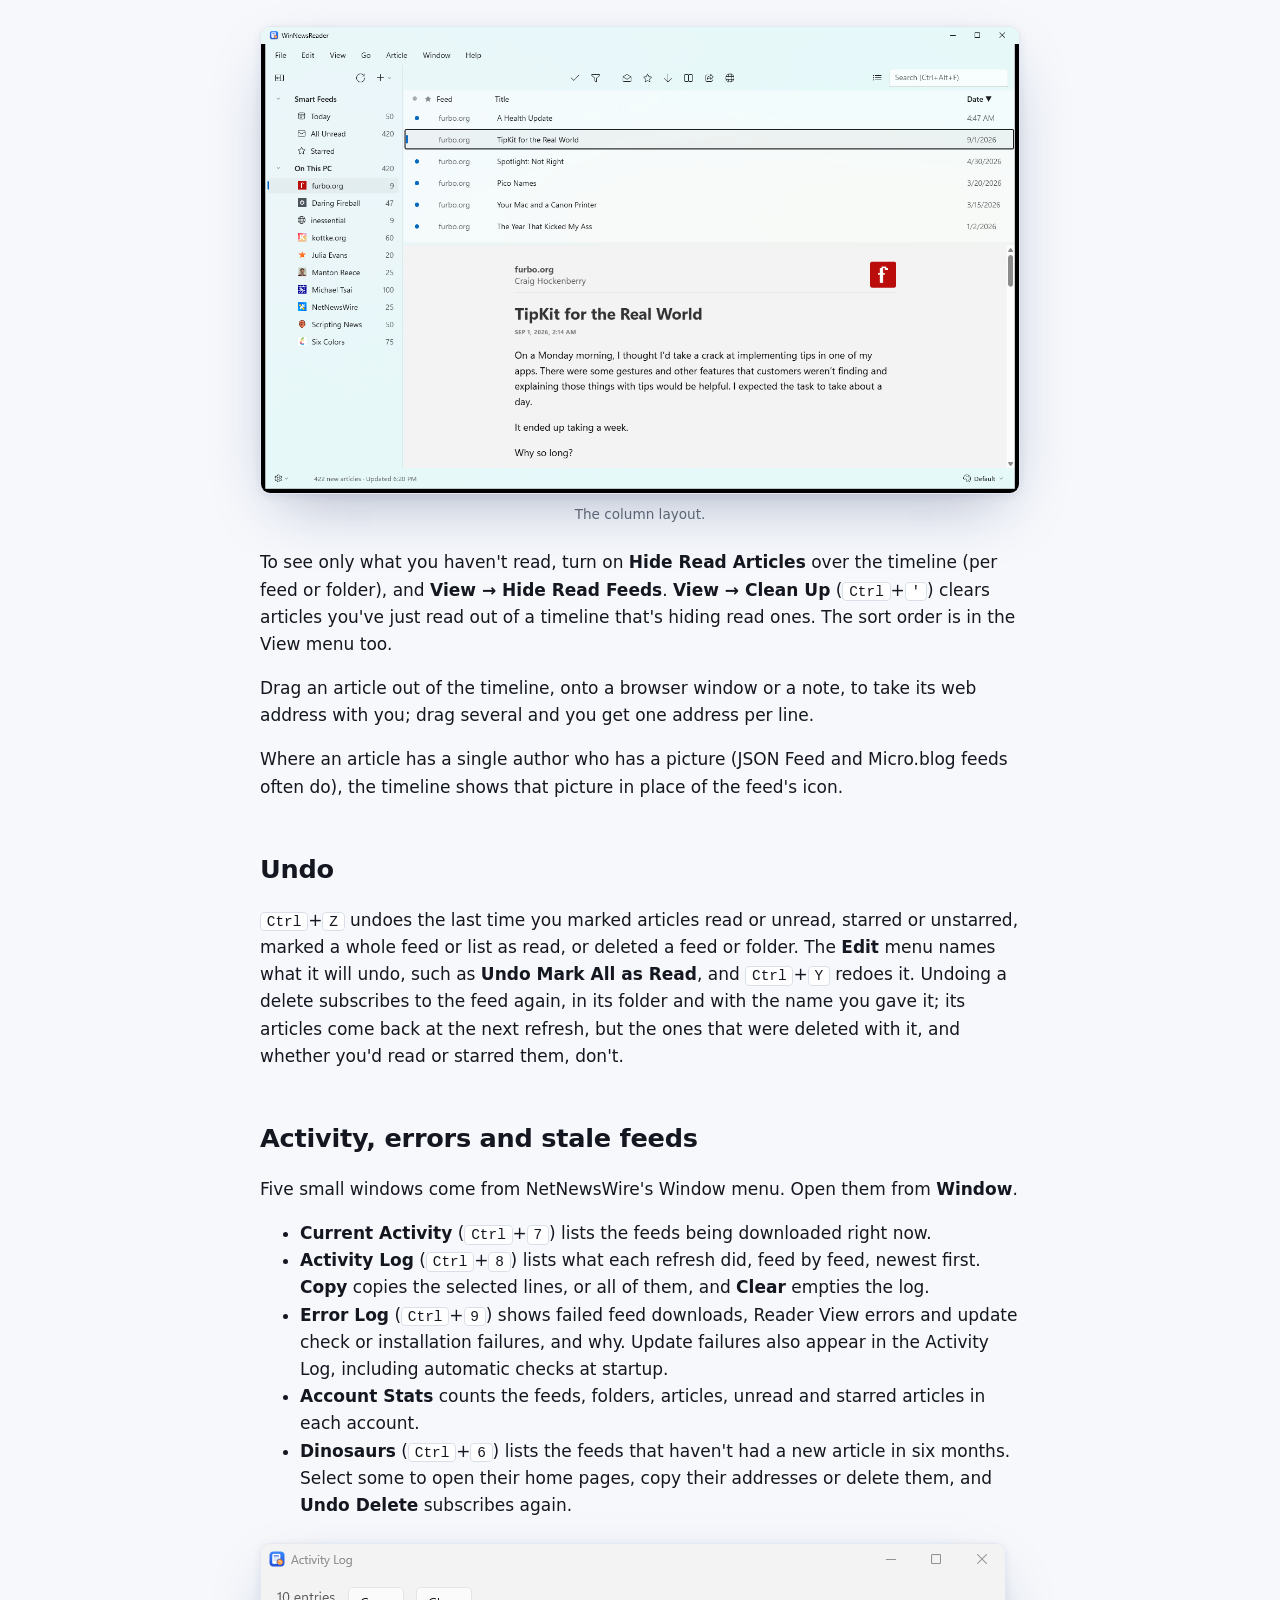
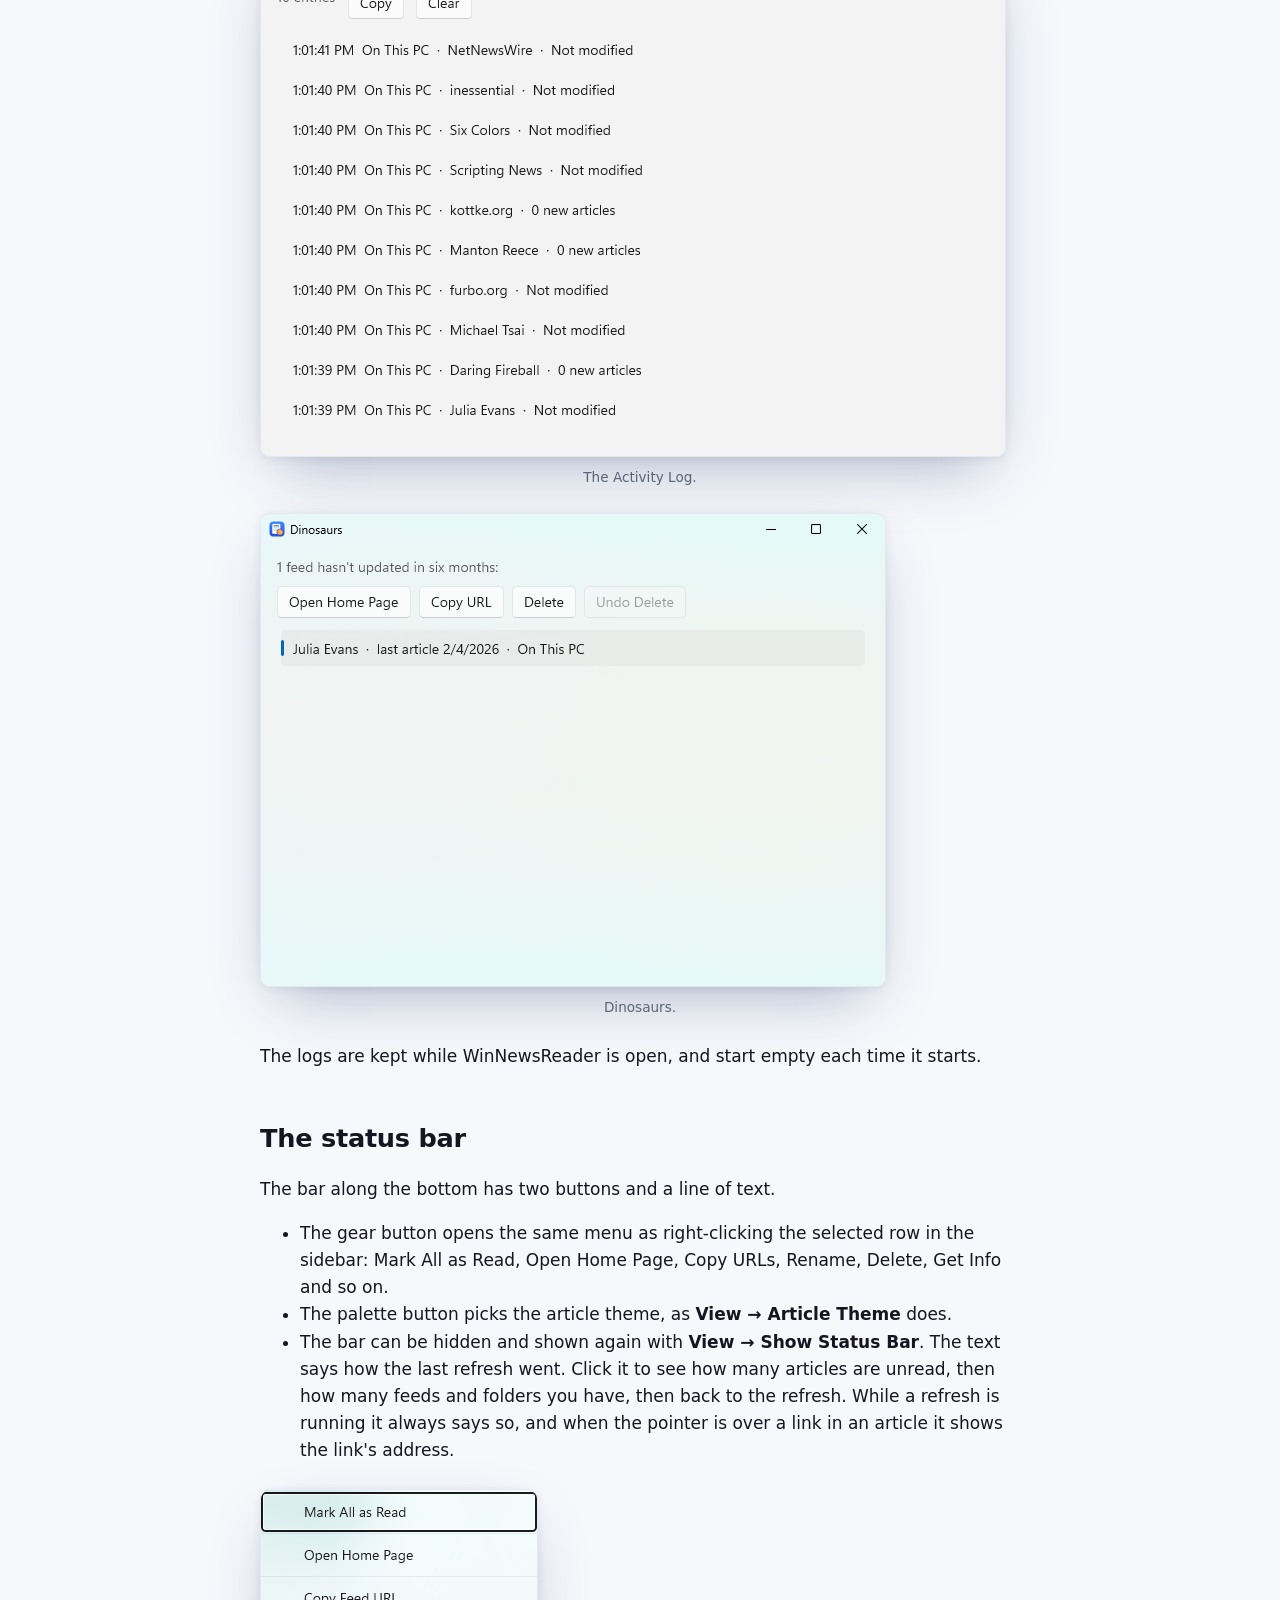
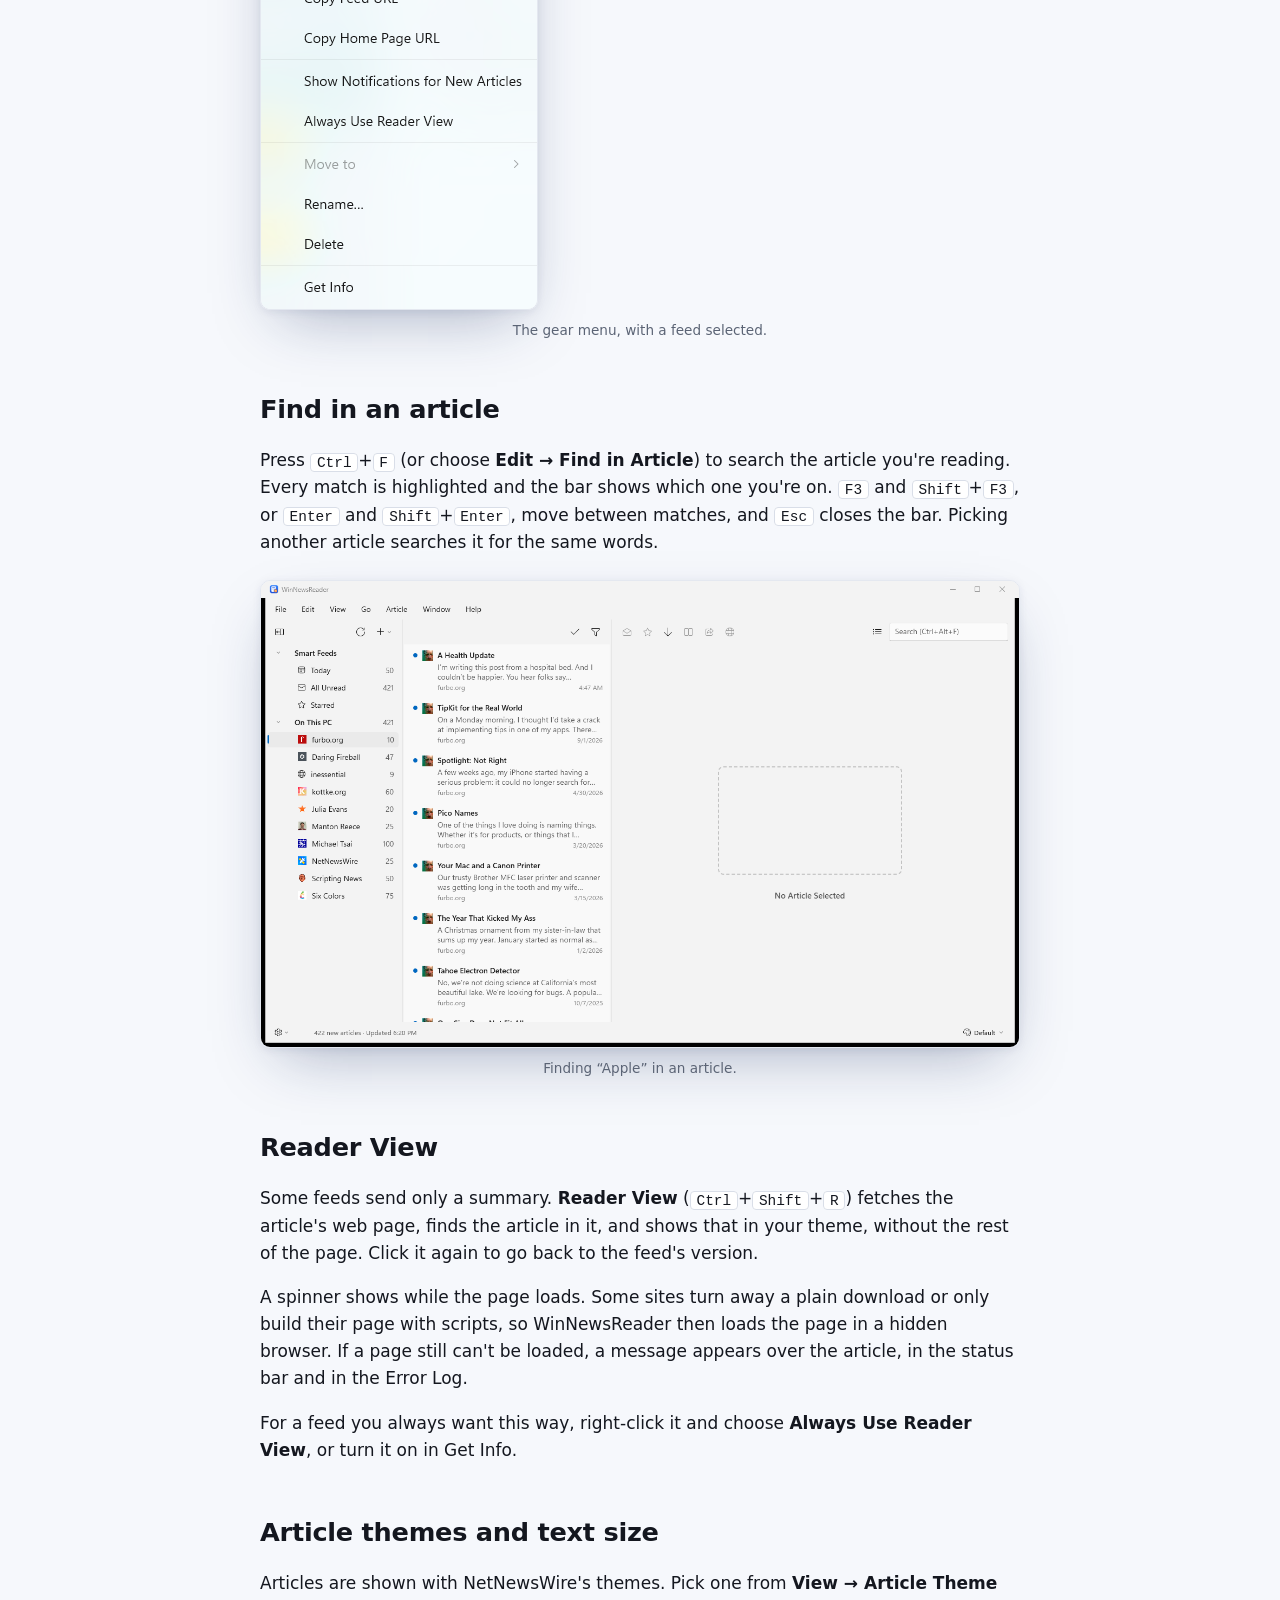
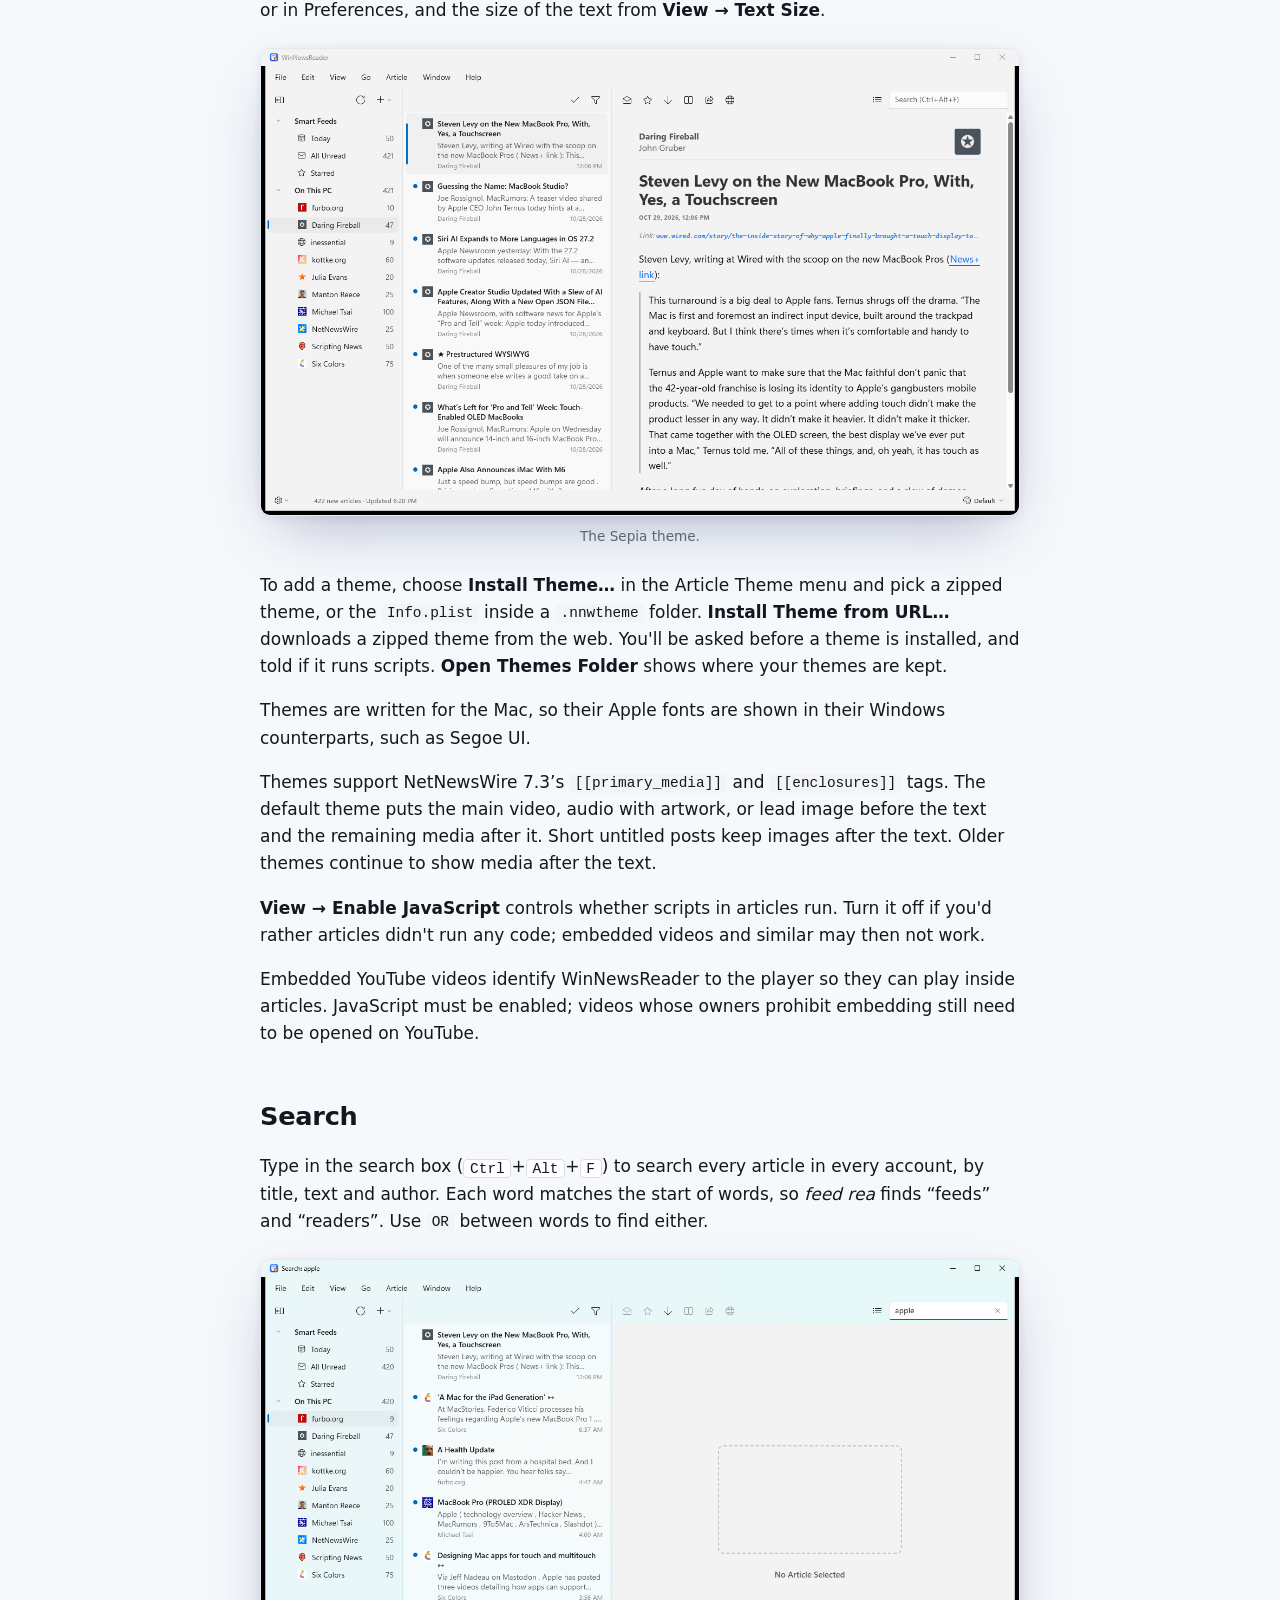
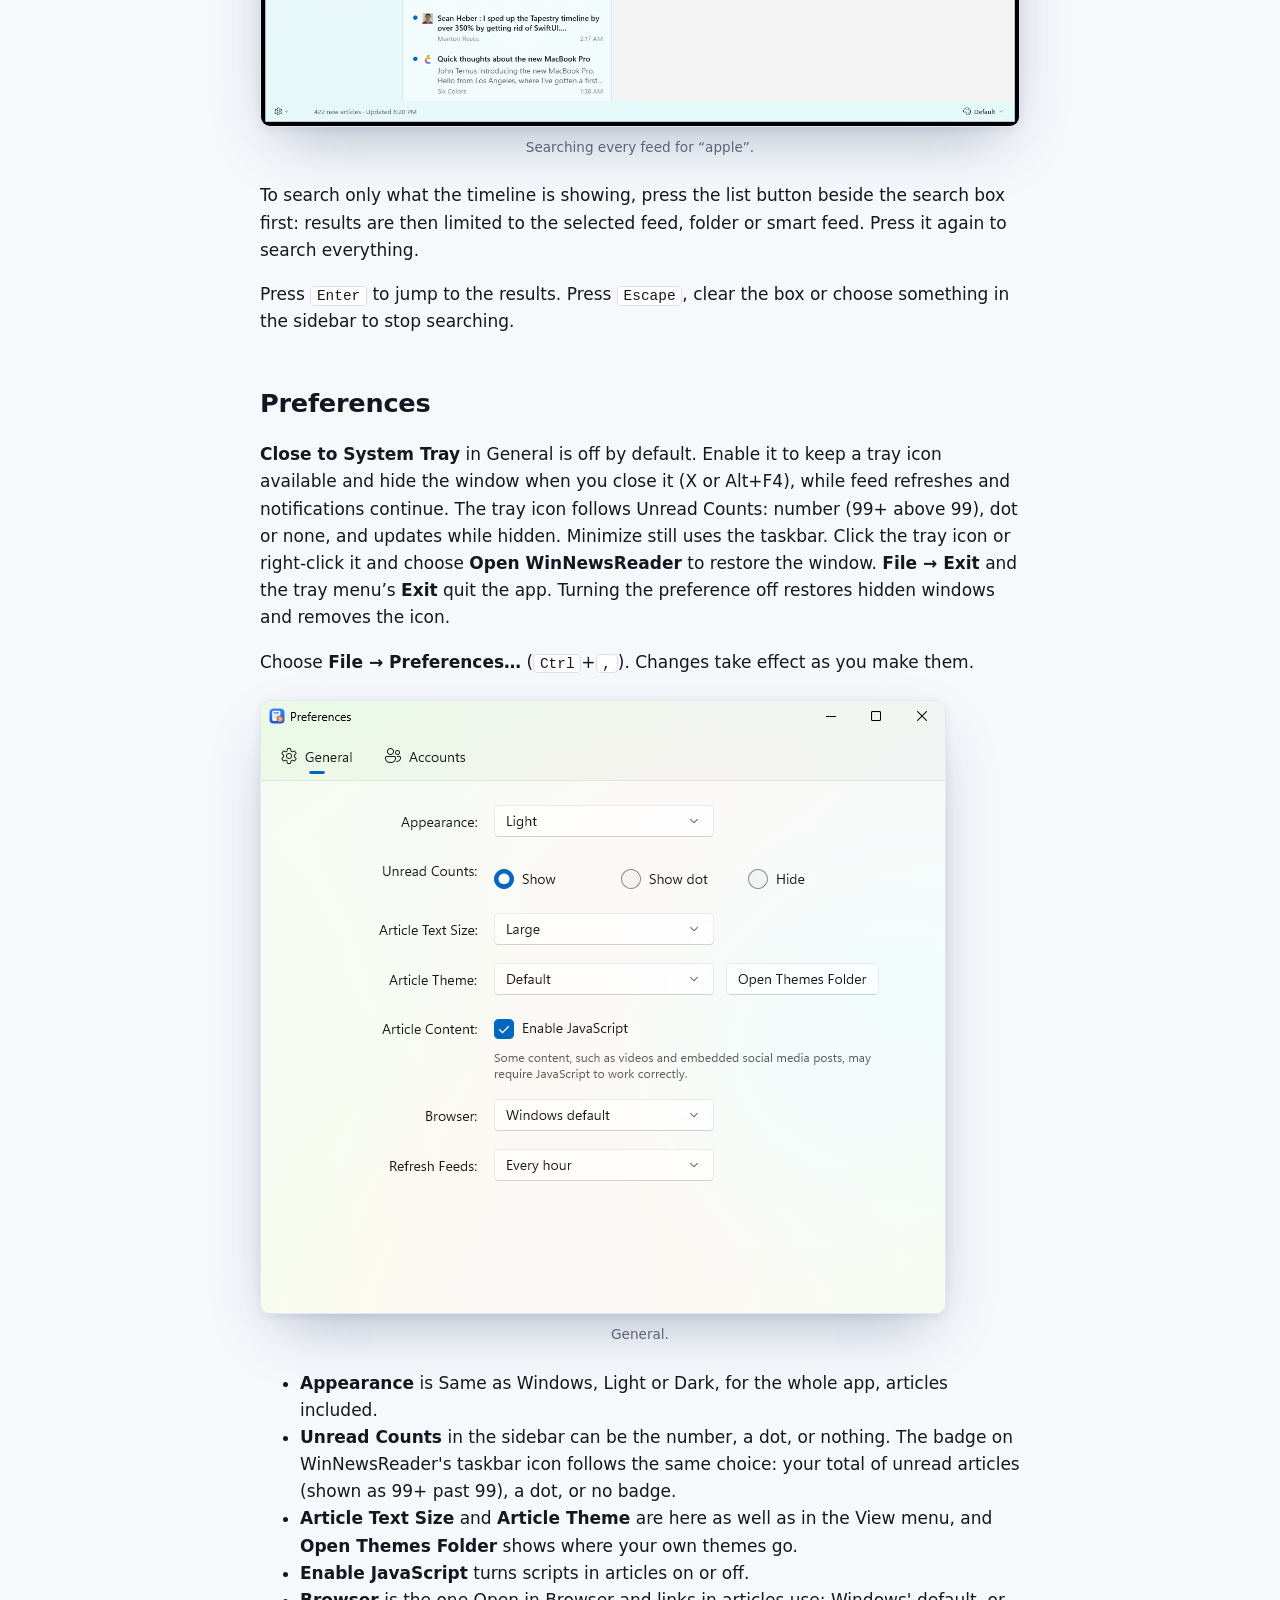
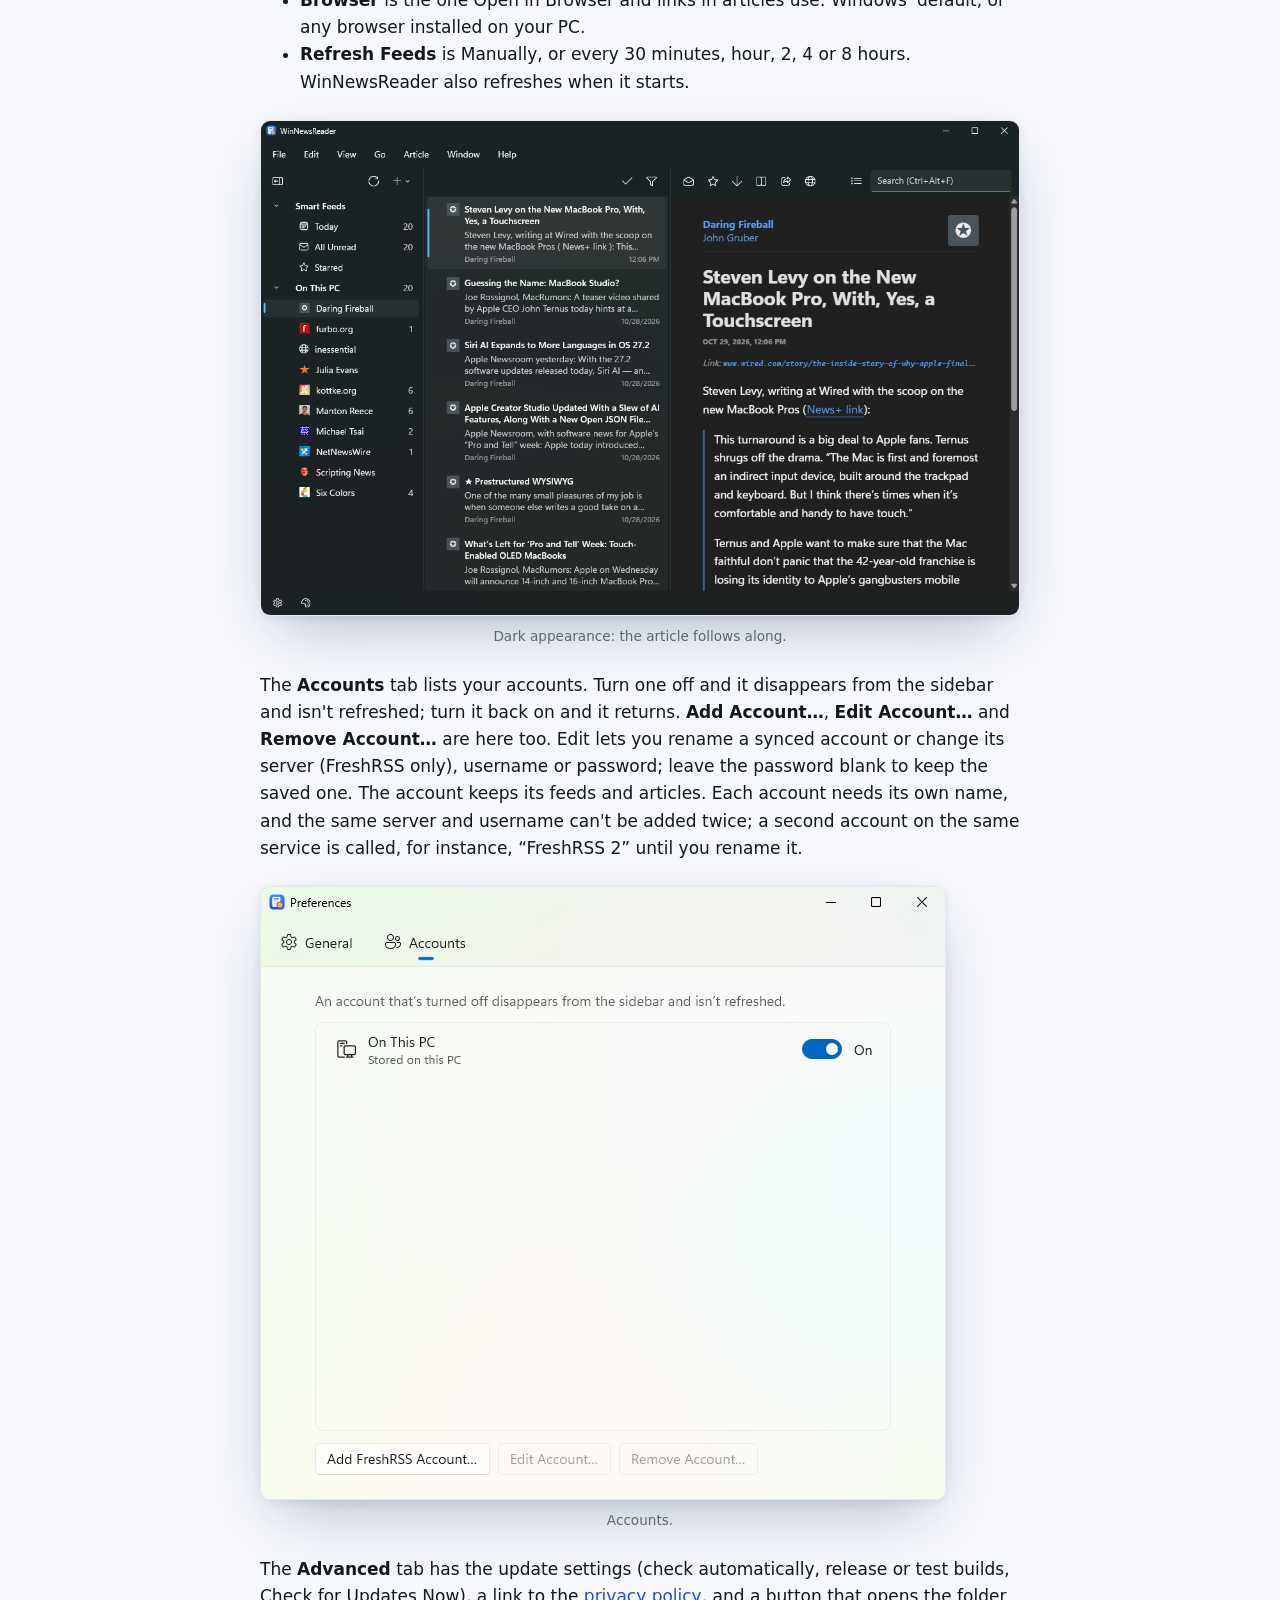
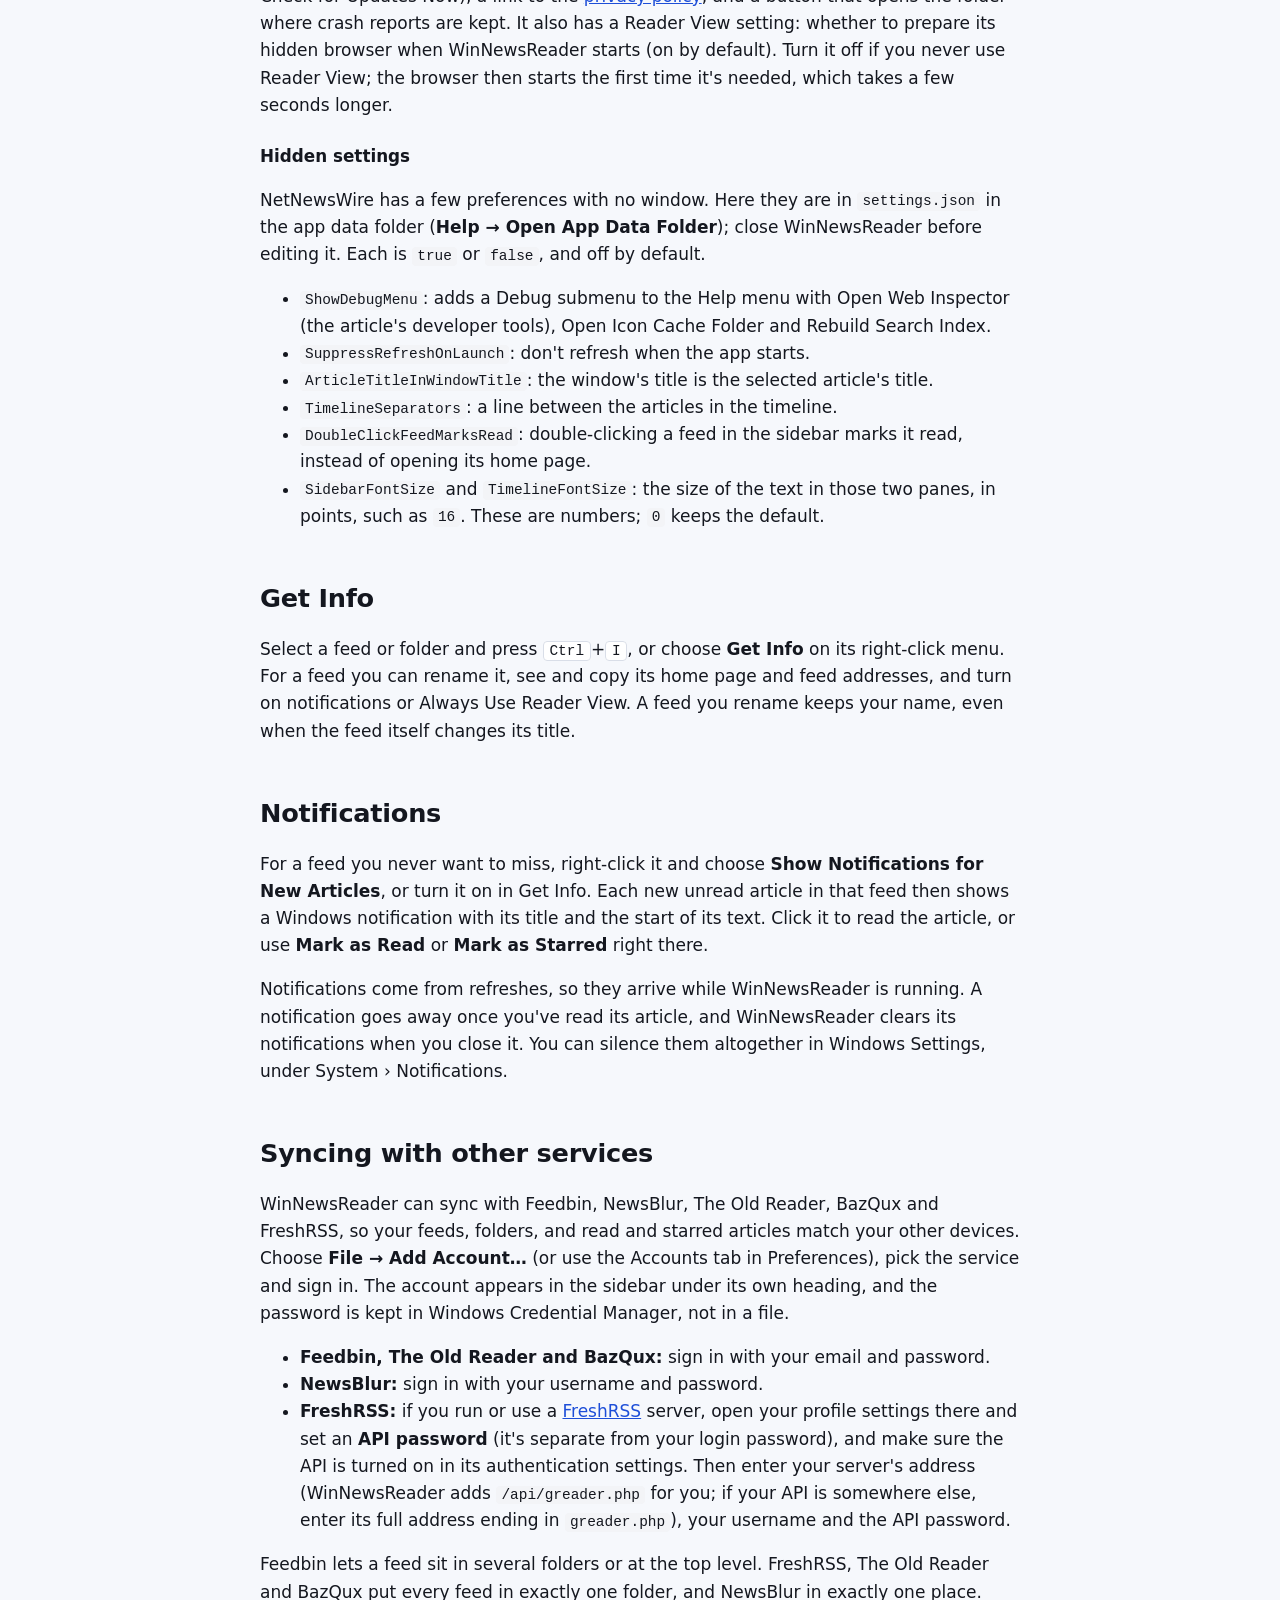
==== commit e6af99a6: "fix(themes): support NetNewsWire 7.3 primary media Select primary video, audio with artwork, or an i" ====
--- a/site/help/index.html
+++ b/site/help/index.html
@@ -182,6 +182,7 @@
 
 			<p>To add a theme, choose <strong>Install Theme…</strong> in the Article Theme menu and pick a zipped theme, or the <code>Info.plist</code> inside a <code>.nnwtheme</code> folder. <strong>Install Theme from URL…</strong> downloads a zipped theme from the web. You'll be asked before a theme is installed, and told if it runs scripts. <strong>Open Themes Folder</strong> shows where your themes are kept.</p>
 			<p>Themes are written for the Mac, so their Apple fonts are shown in their Windows counterparts, such as Segoe UI.</p>
+			<p>Themes support NetNewsWire 7.3’s <code>[[primary_media]]</code> and <code>[[enclosures]]</code> tags. The default theme puts the main video, audio with artwork, or lead image before the text and the remaining media after it. Short untitled posts keep images after the text. Older themes continue to show media after the text.</p>
 			<p><strong>View → Enable JavaScript</strong> controls whether scripts in articles run. Turn it off if you'd rather articles didn't run any code; embedded videos and similar may then not work.</p>
 			<p>Embedded YouTube videos identify WinNewsReader to the player so they can play inside articles. JavaScript must be enabled; videos whose owners prohibit embedding still need to be opened on YouTube.</p>
 		</section>
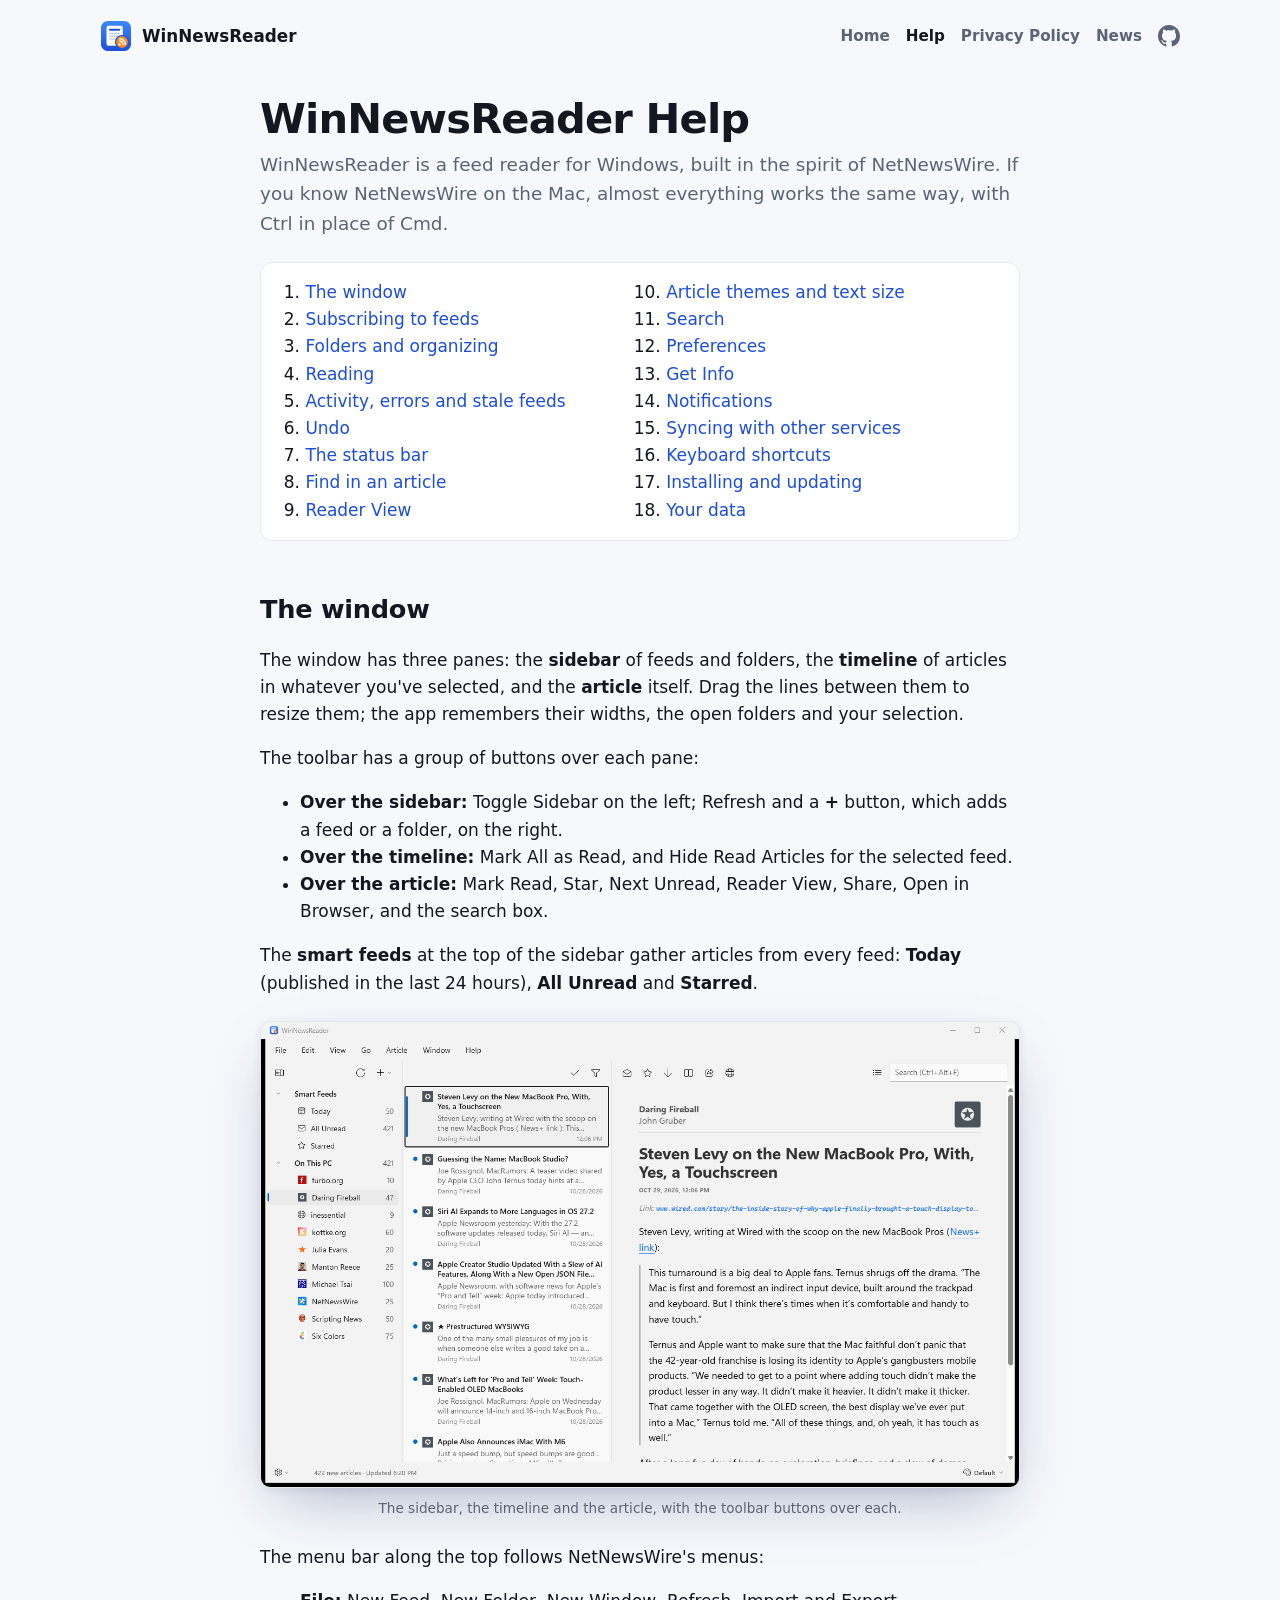
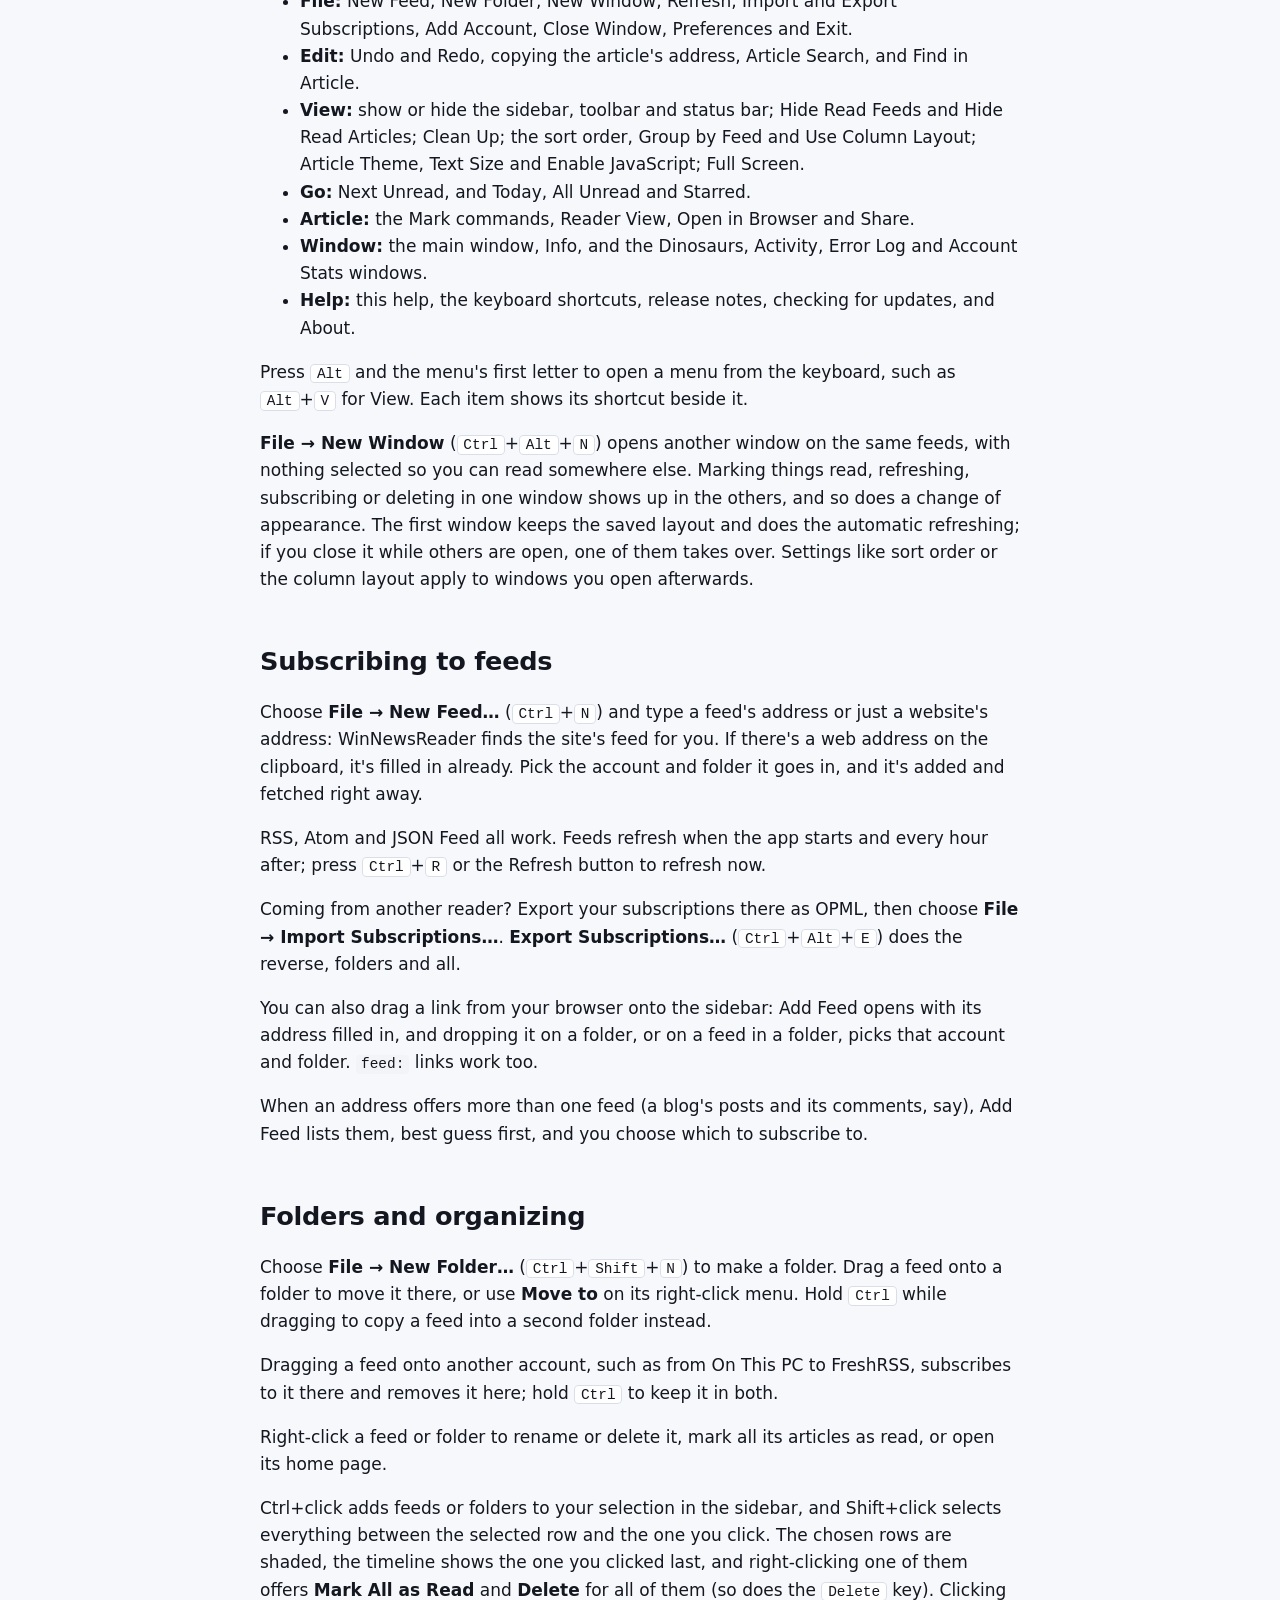
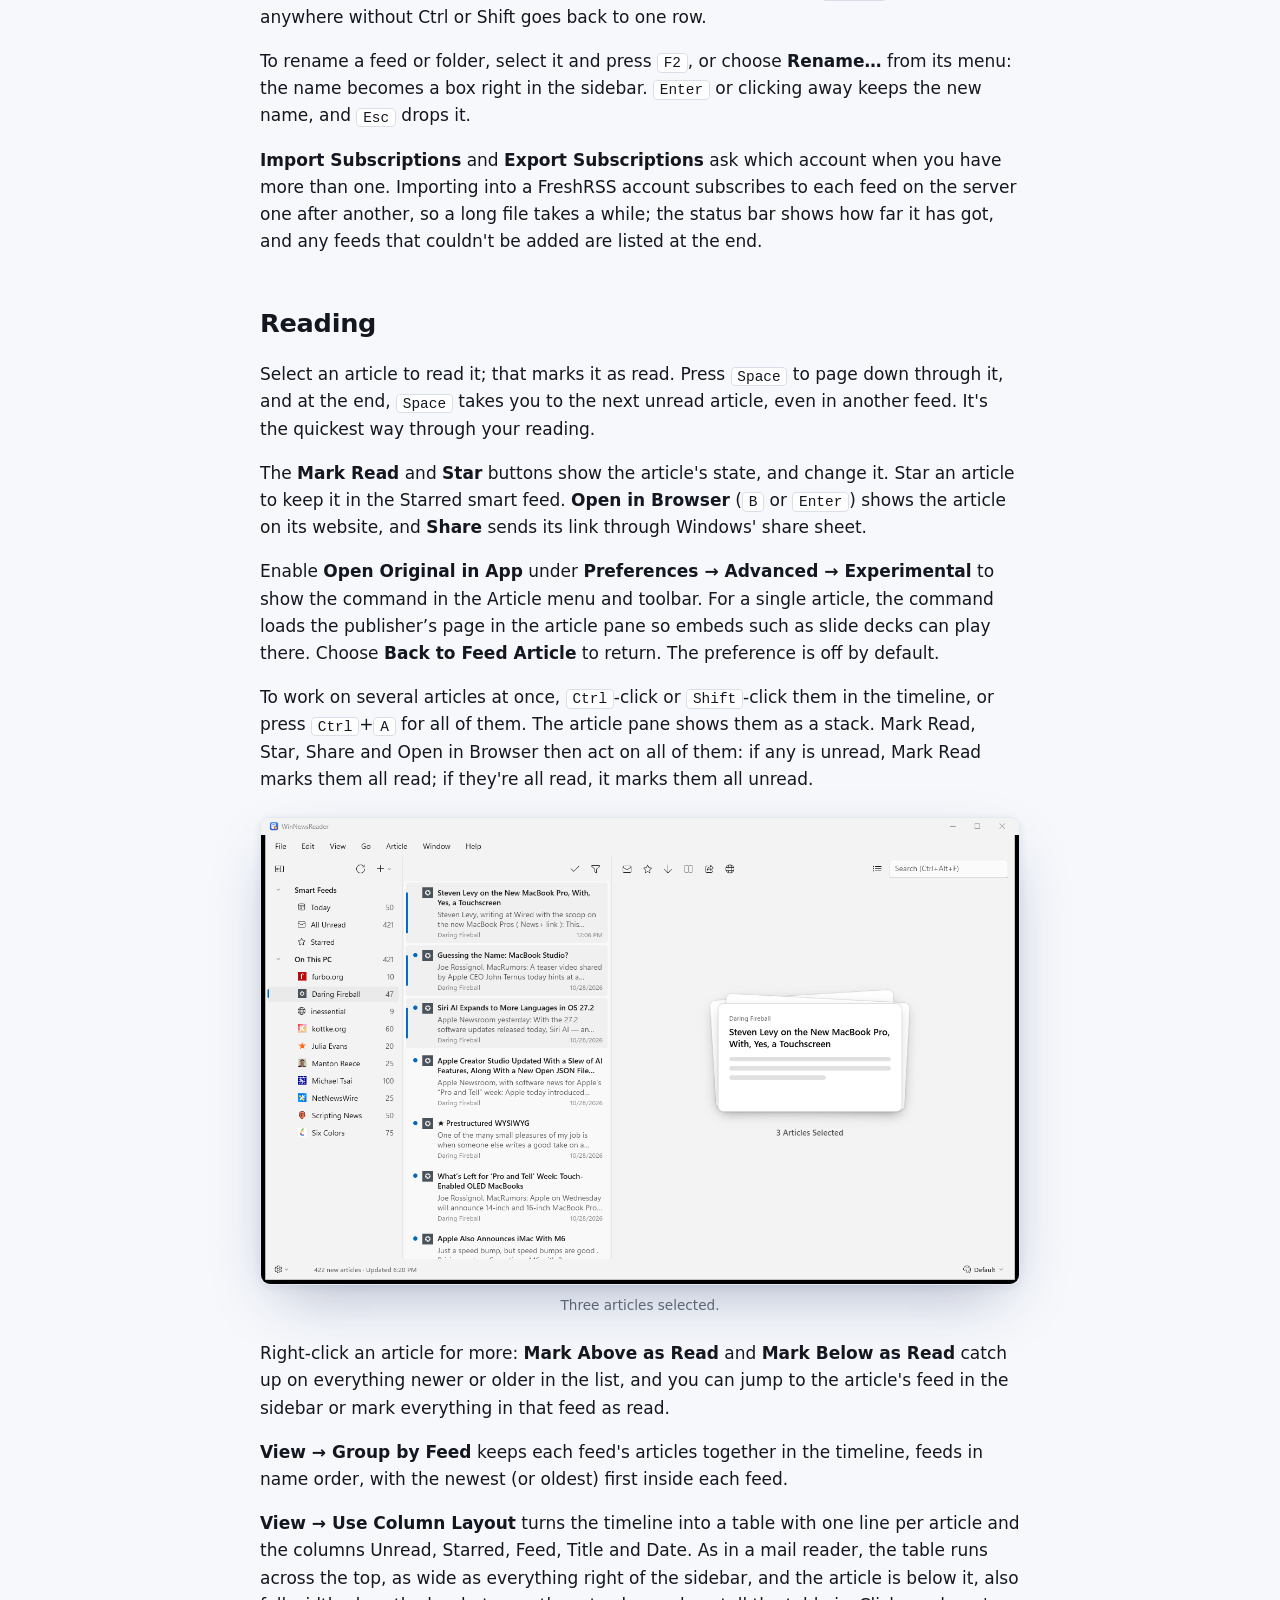
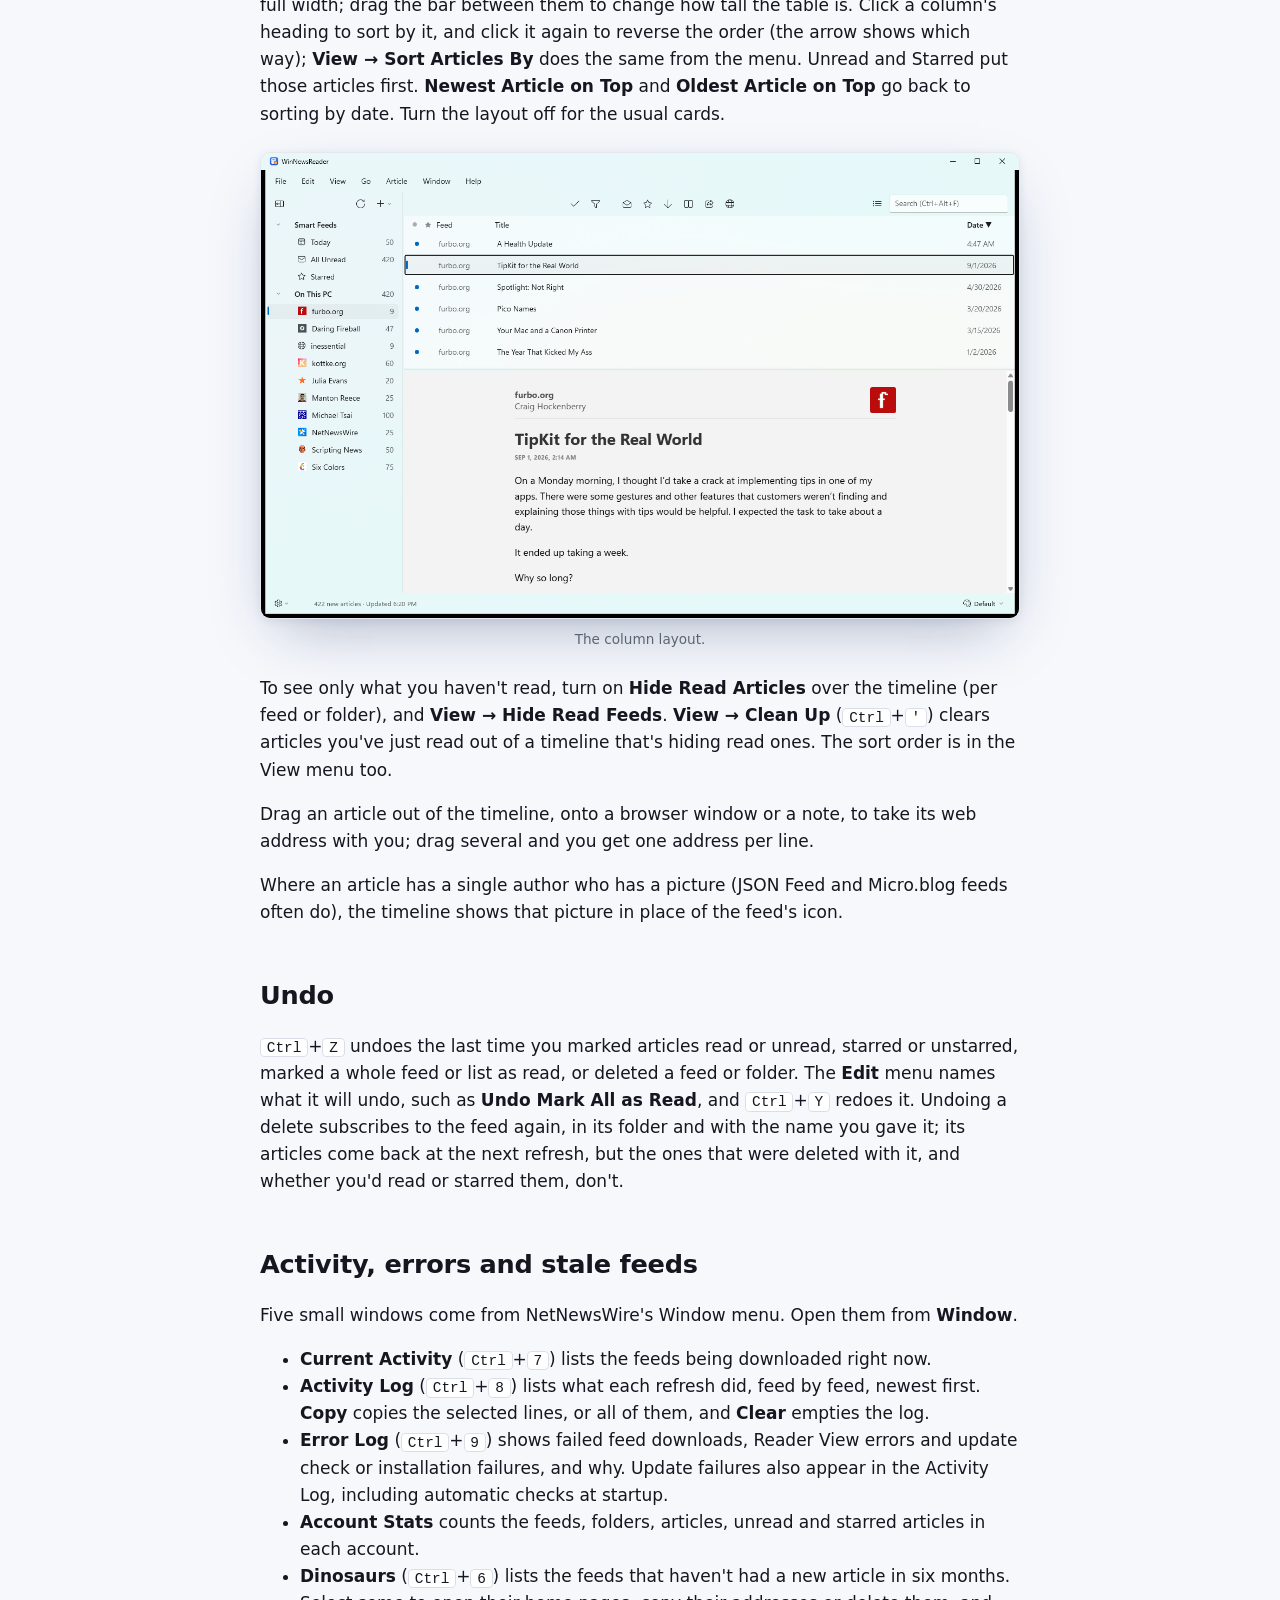
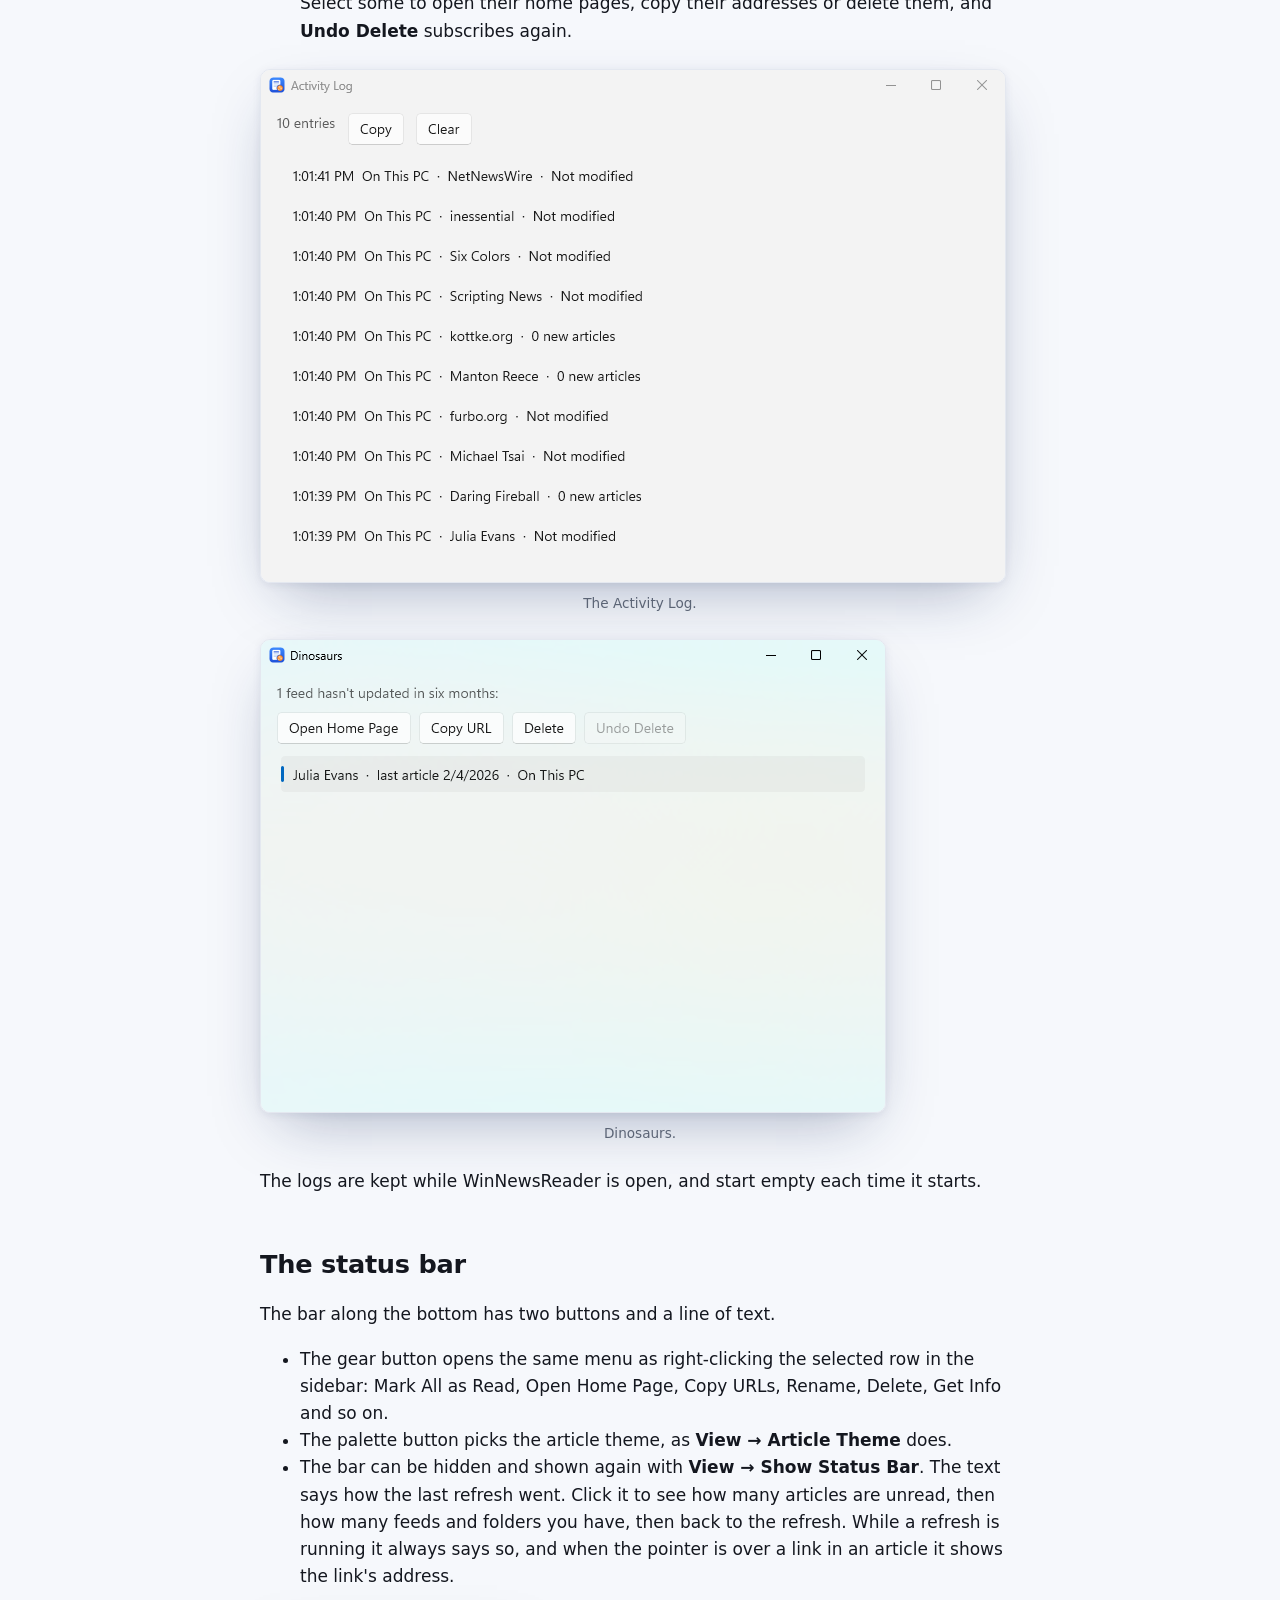
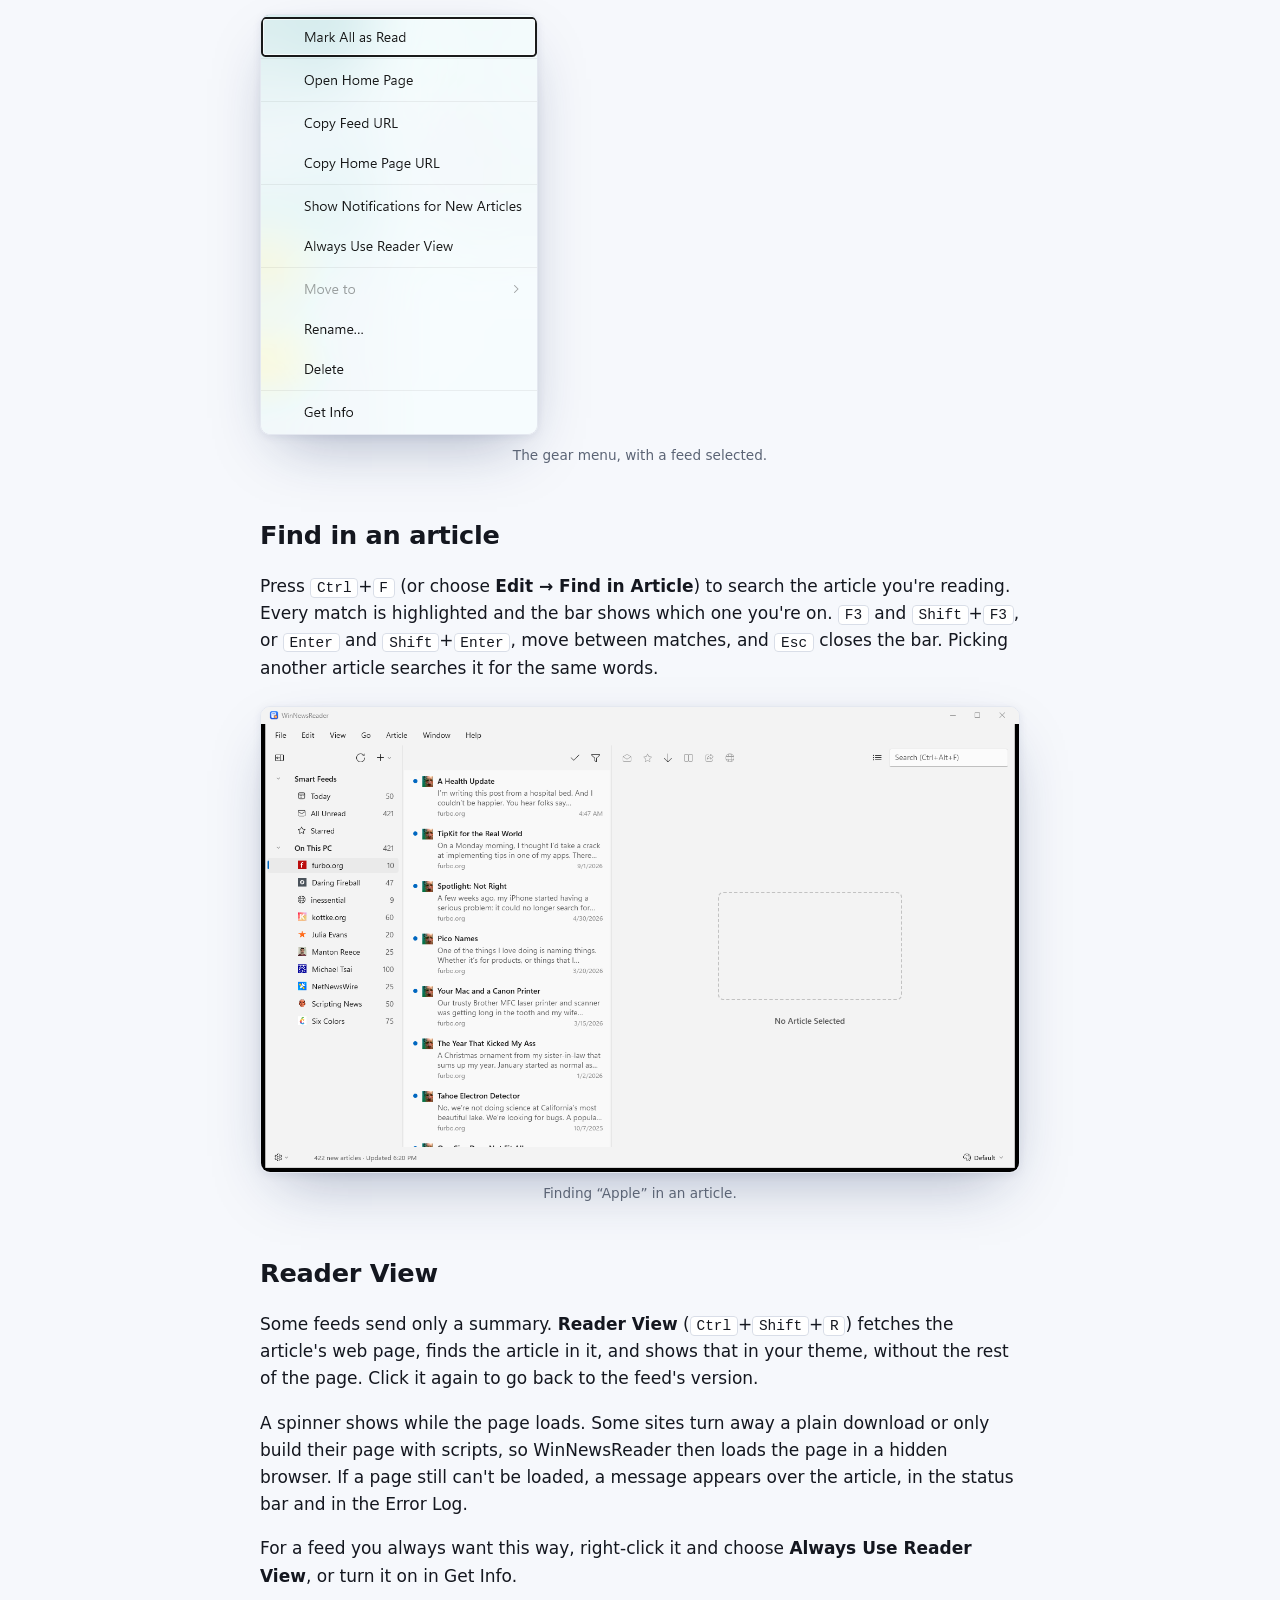
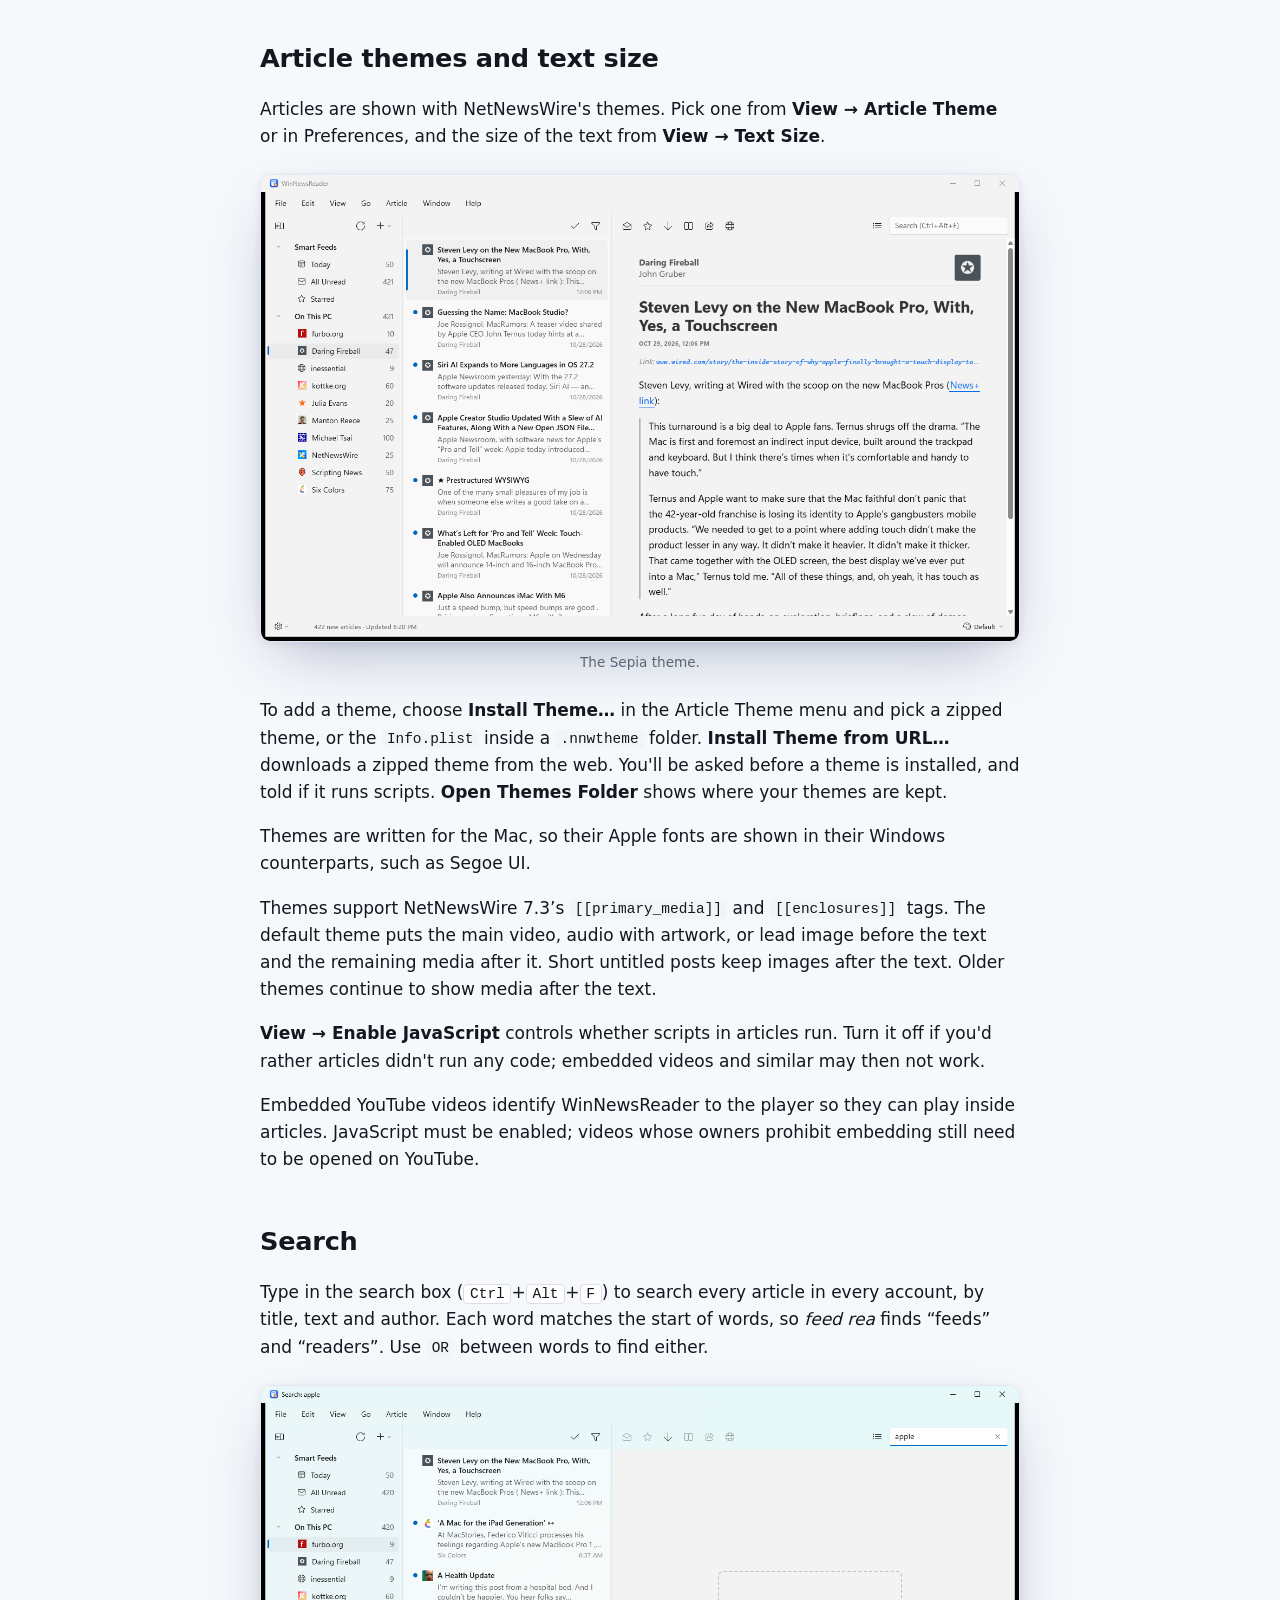
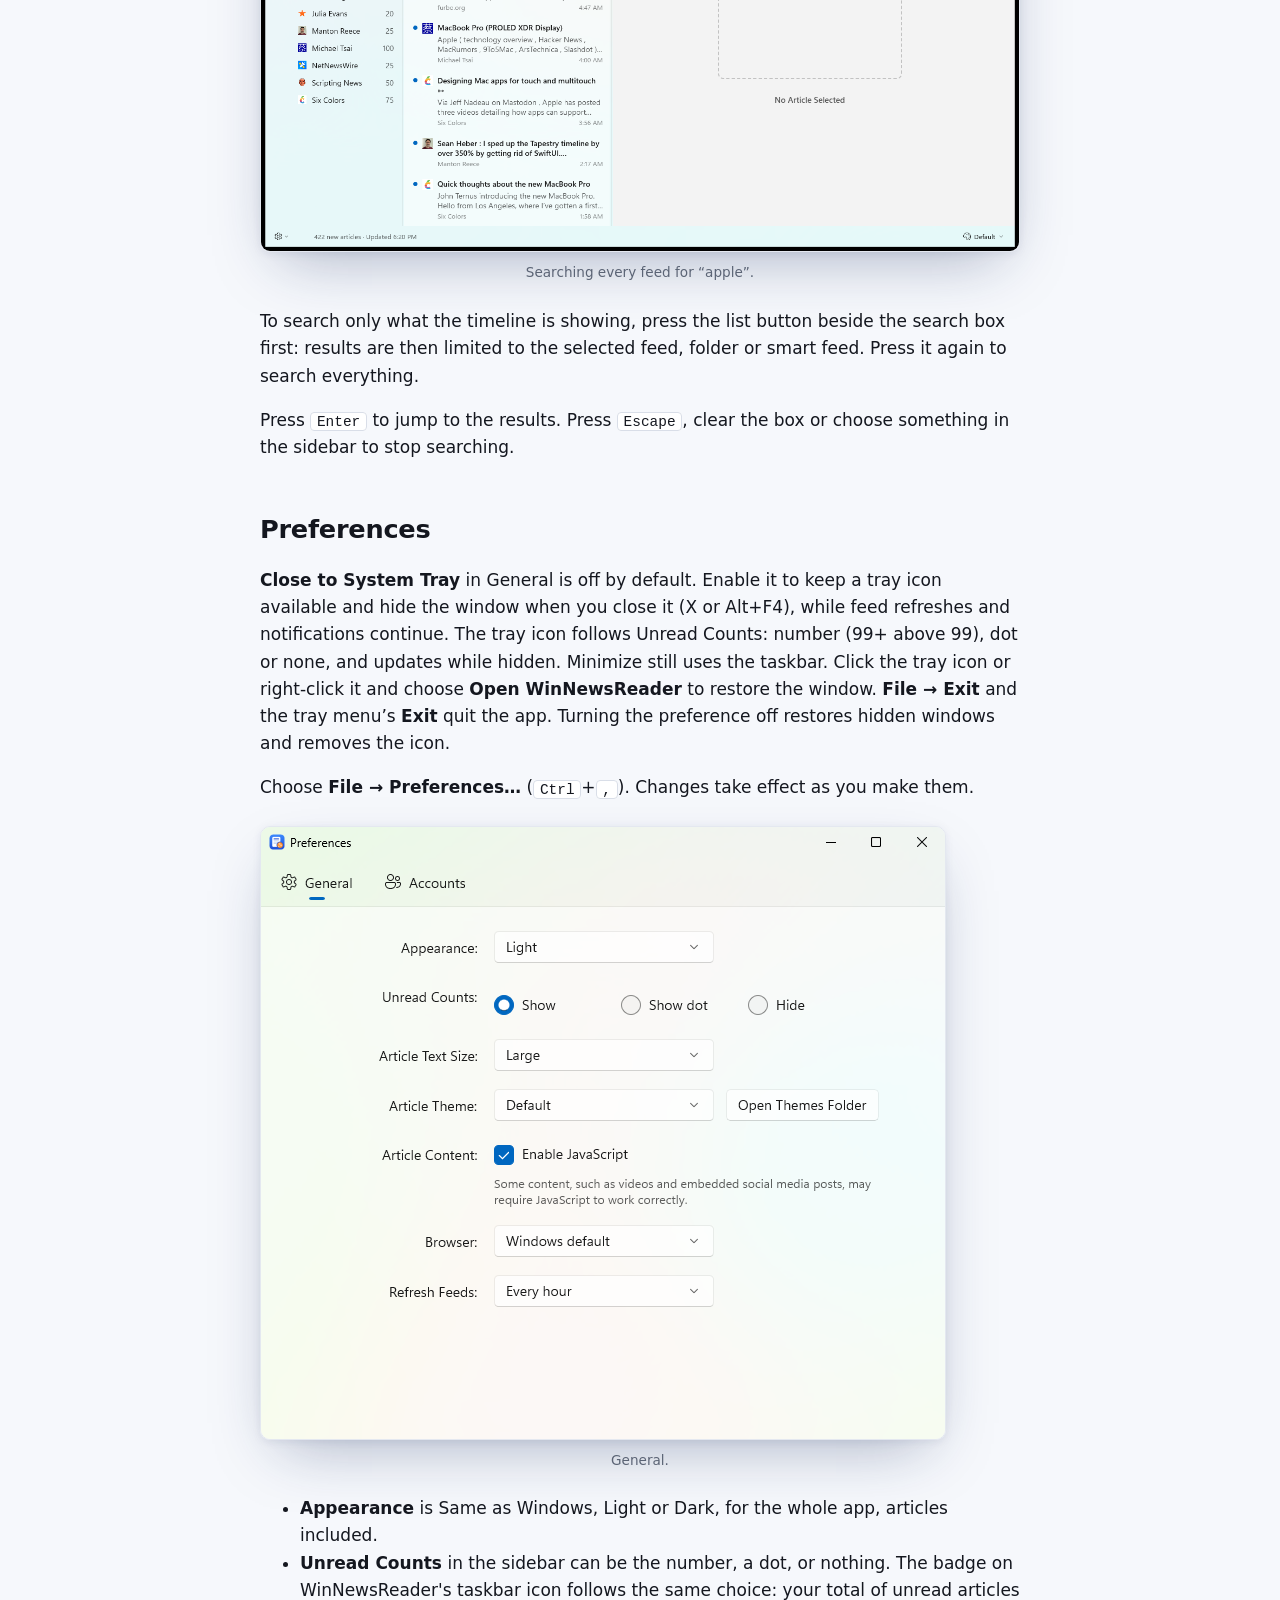
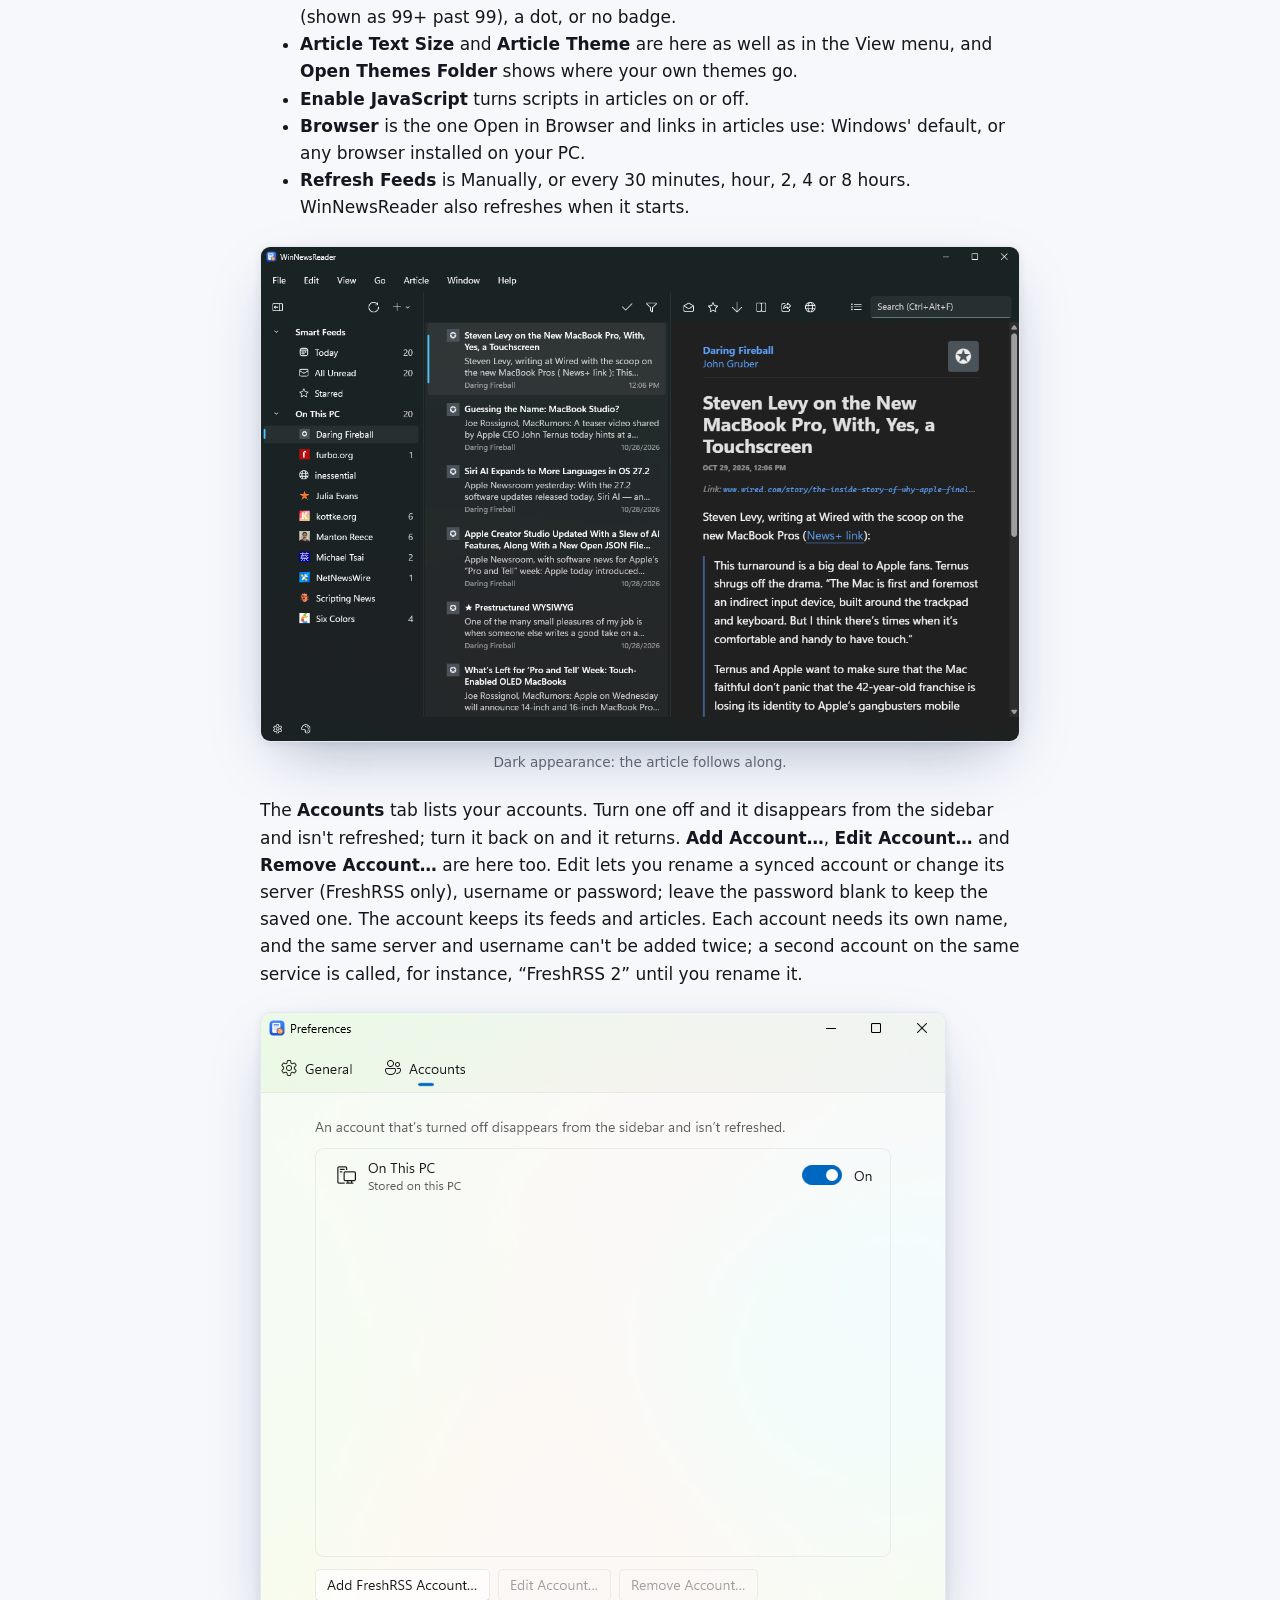
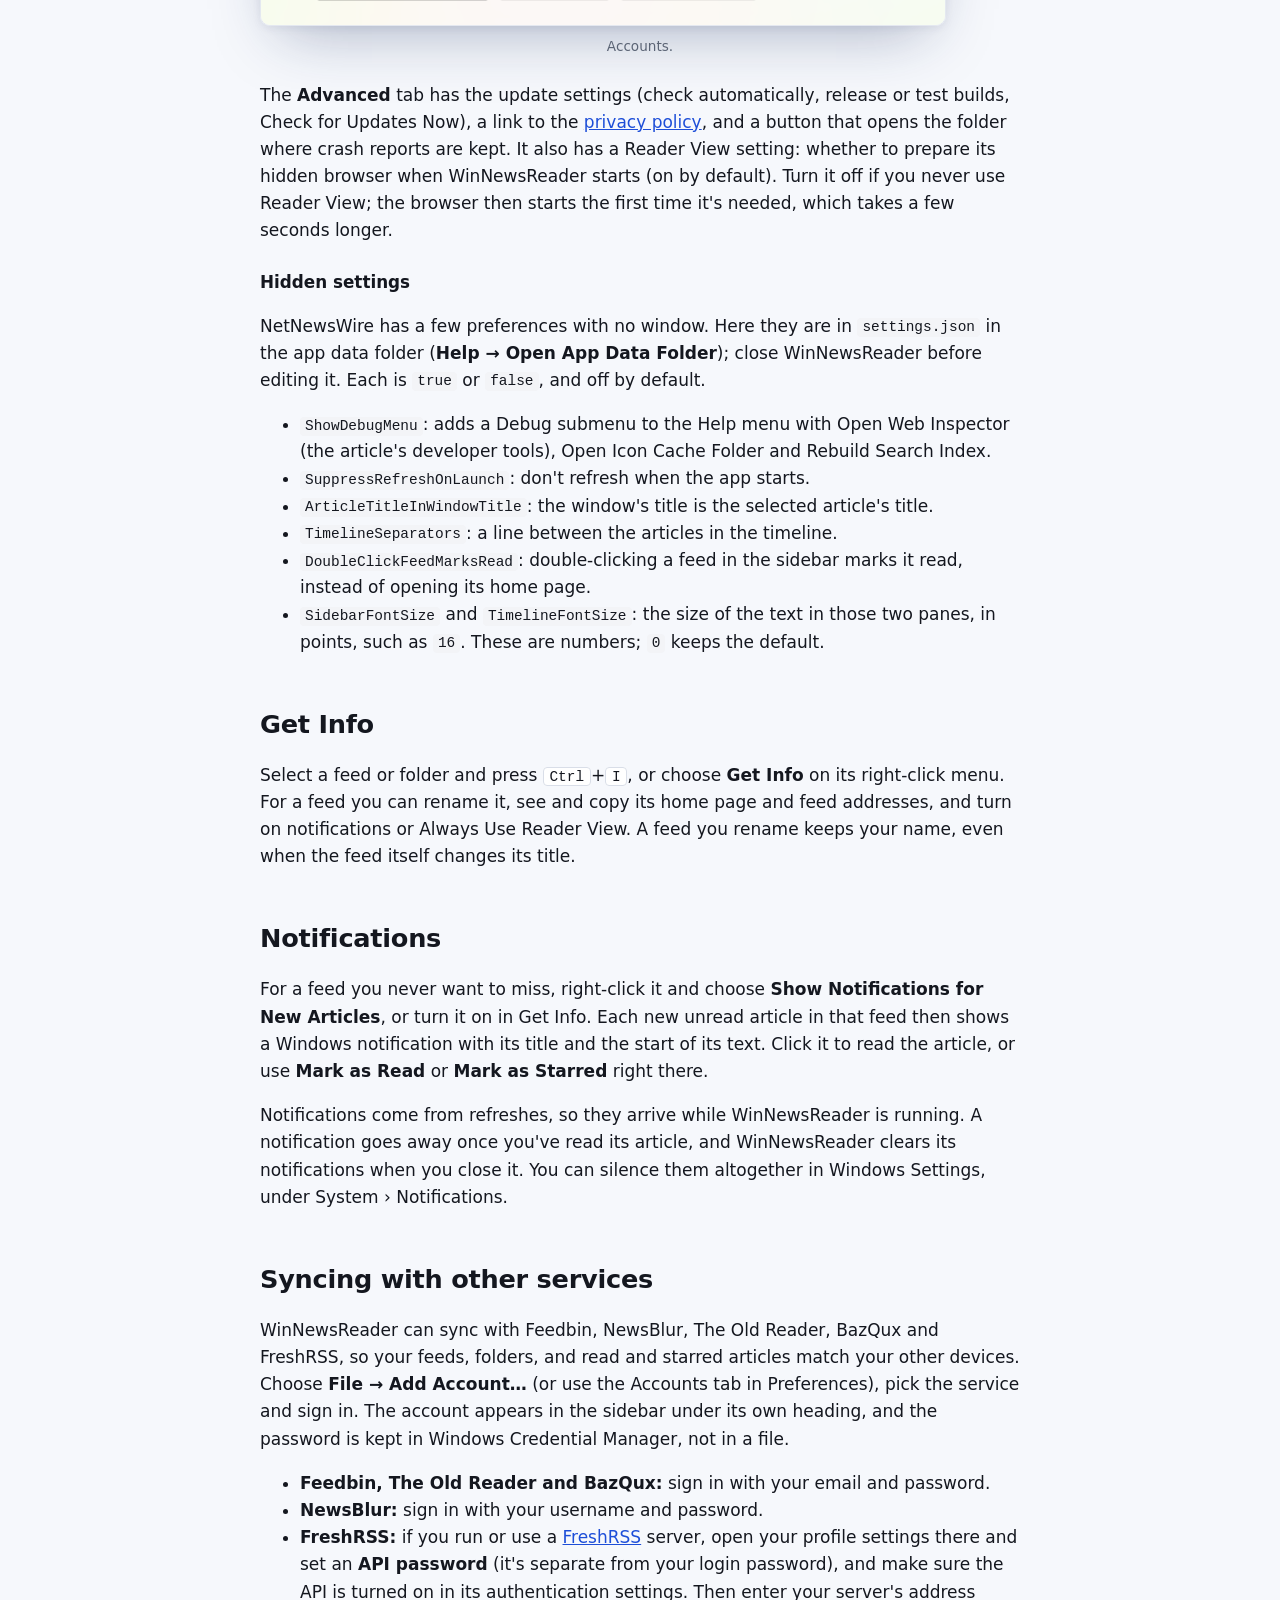
==== commit e0636a92: "feat(app): add experimental original article view Open the publisher page in a separate WebView2 wit" ====
--- a/site/help/index.html
+++ b/site/help/index.html
@@ -98,6 +98,7 @@
 			<h2>Reading</h2>
 			<p>Select an article to read it; that marks it as read. Press <kbd>Space</kbd> to page down through it, and at the end, <kbd>Space</kbd> takes you to the next unread article, even in another feed. It's the quickest way through your reading.</p>
 			<p>The <strong>Mark Read</strong> and <strong>Star</strong> buttons show the article's state, and change it. Star an article to keep it in the Starred smart feed. <strong>Open in Browser</strong> (<kbd>B</kbd> or <kbd>Enter</kbd>) shows the article on its website, and <strong>Share</strong> sends its link through Windows' share sheet.</p>
+			<p>Enable <strong>Open Original in App</strong> under <strong>Preferences → Advanced → Experimental</strong> to show the command in the Article menu and toolbar. For a single article, the command loads the publisher’s page in the article pane so embeds such as slide decks can play there. Choose <strong>Back to Feed Article</strong> to return. The preference is off by default.</p>
 			<p>To work on several articles at once, <kbd>Ctrl</kbd>-click or <kbd>Shift</kbd>-click them in the timeline, or press <kbd>Ctrl</kbd>+<kbd>A</kbd> for all of them. The article pane shows them as a stack. Mark Read, Star, Share and Open in Browser then act on all of them: if any is unread, Mark Read marks them all read; if they're all read, it marks them all unread.</p>
 			<figure class="shot">
 				<img src="images/multiple-selection.png" width="1184" height="772" alt="Three articles selected in the timeline, with the article pane showing a stack of paper reading 3 Articles Selected." loading="lazy">
